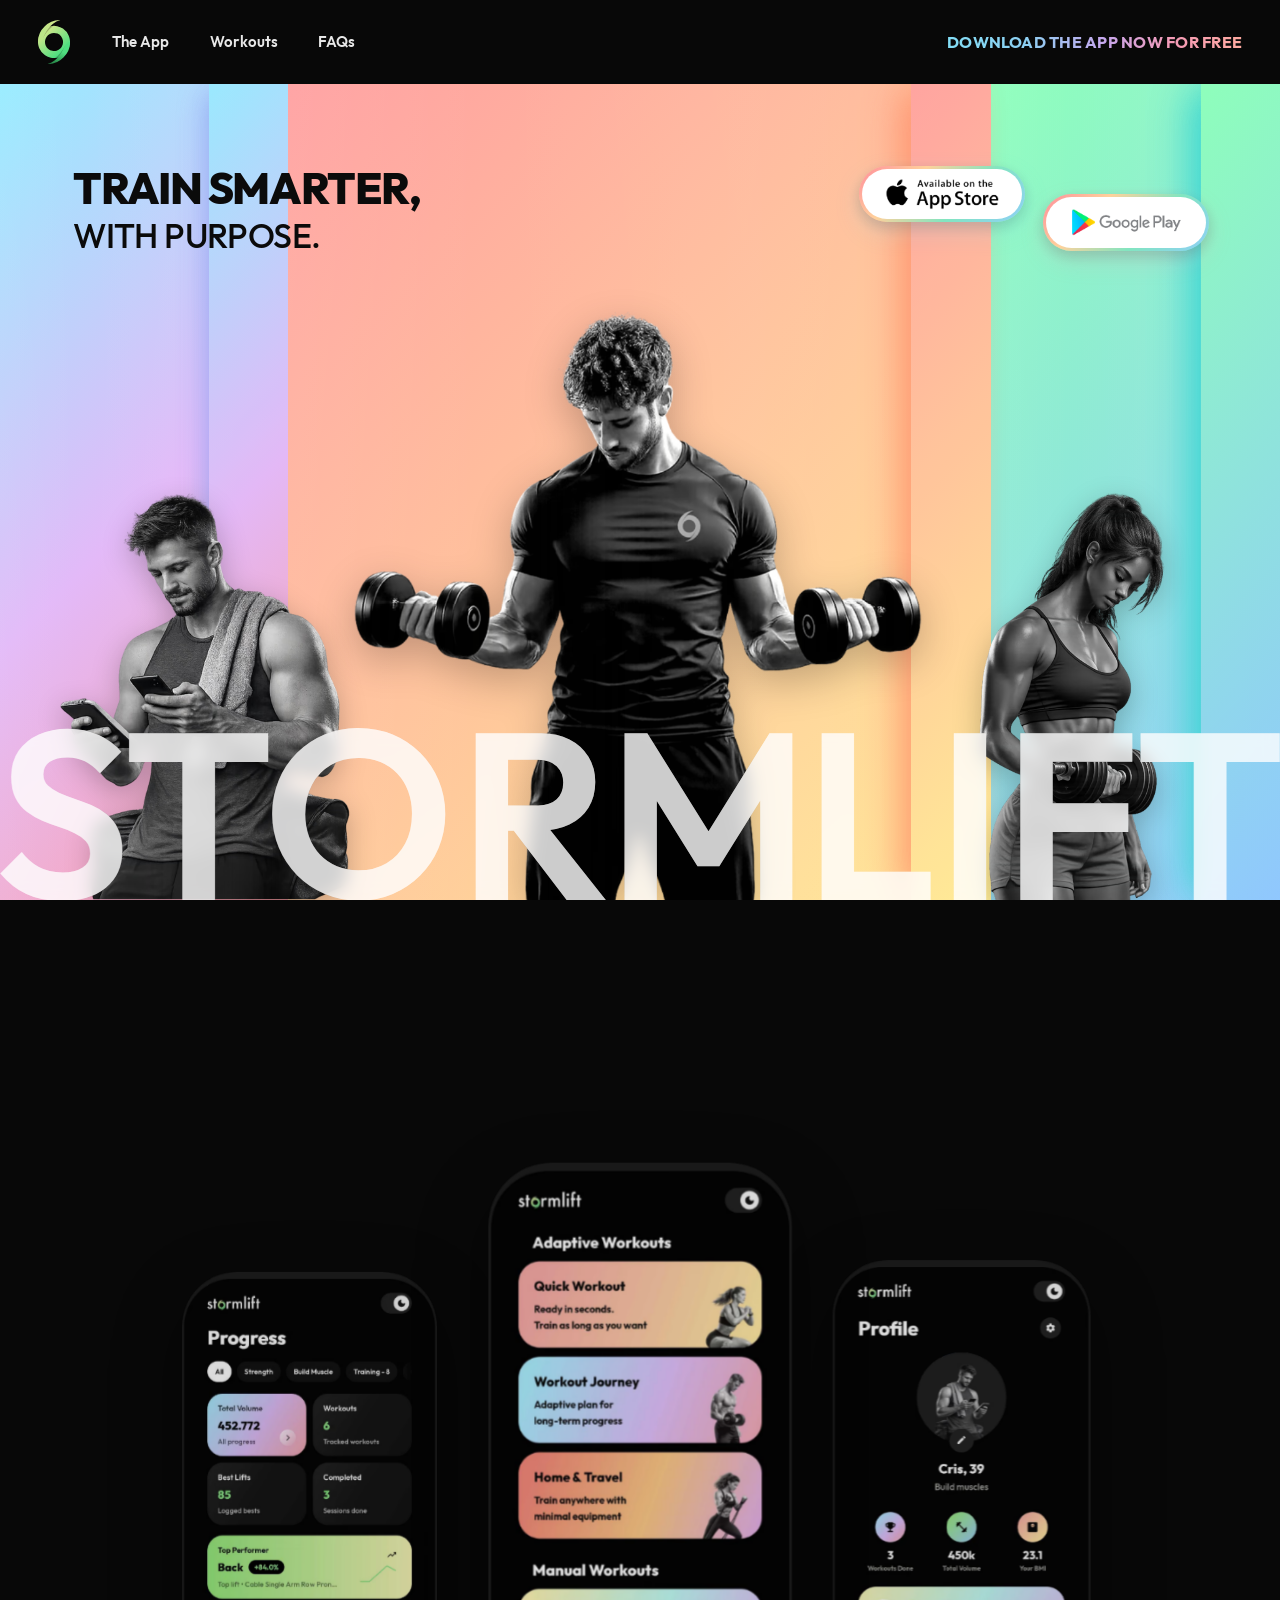
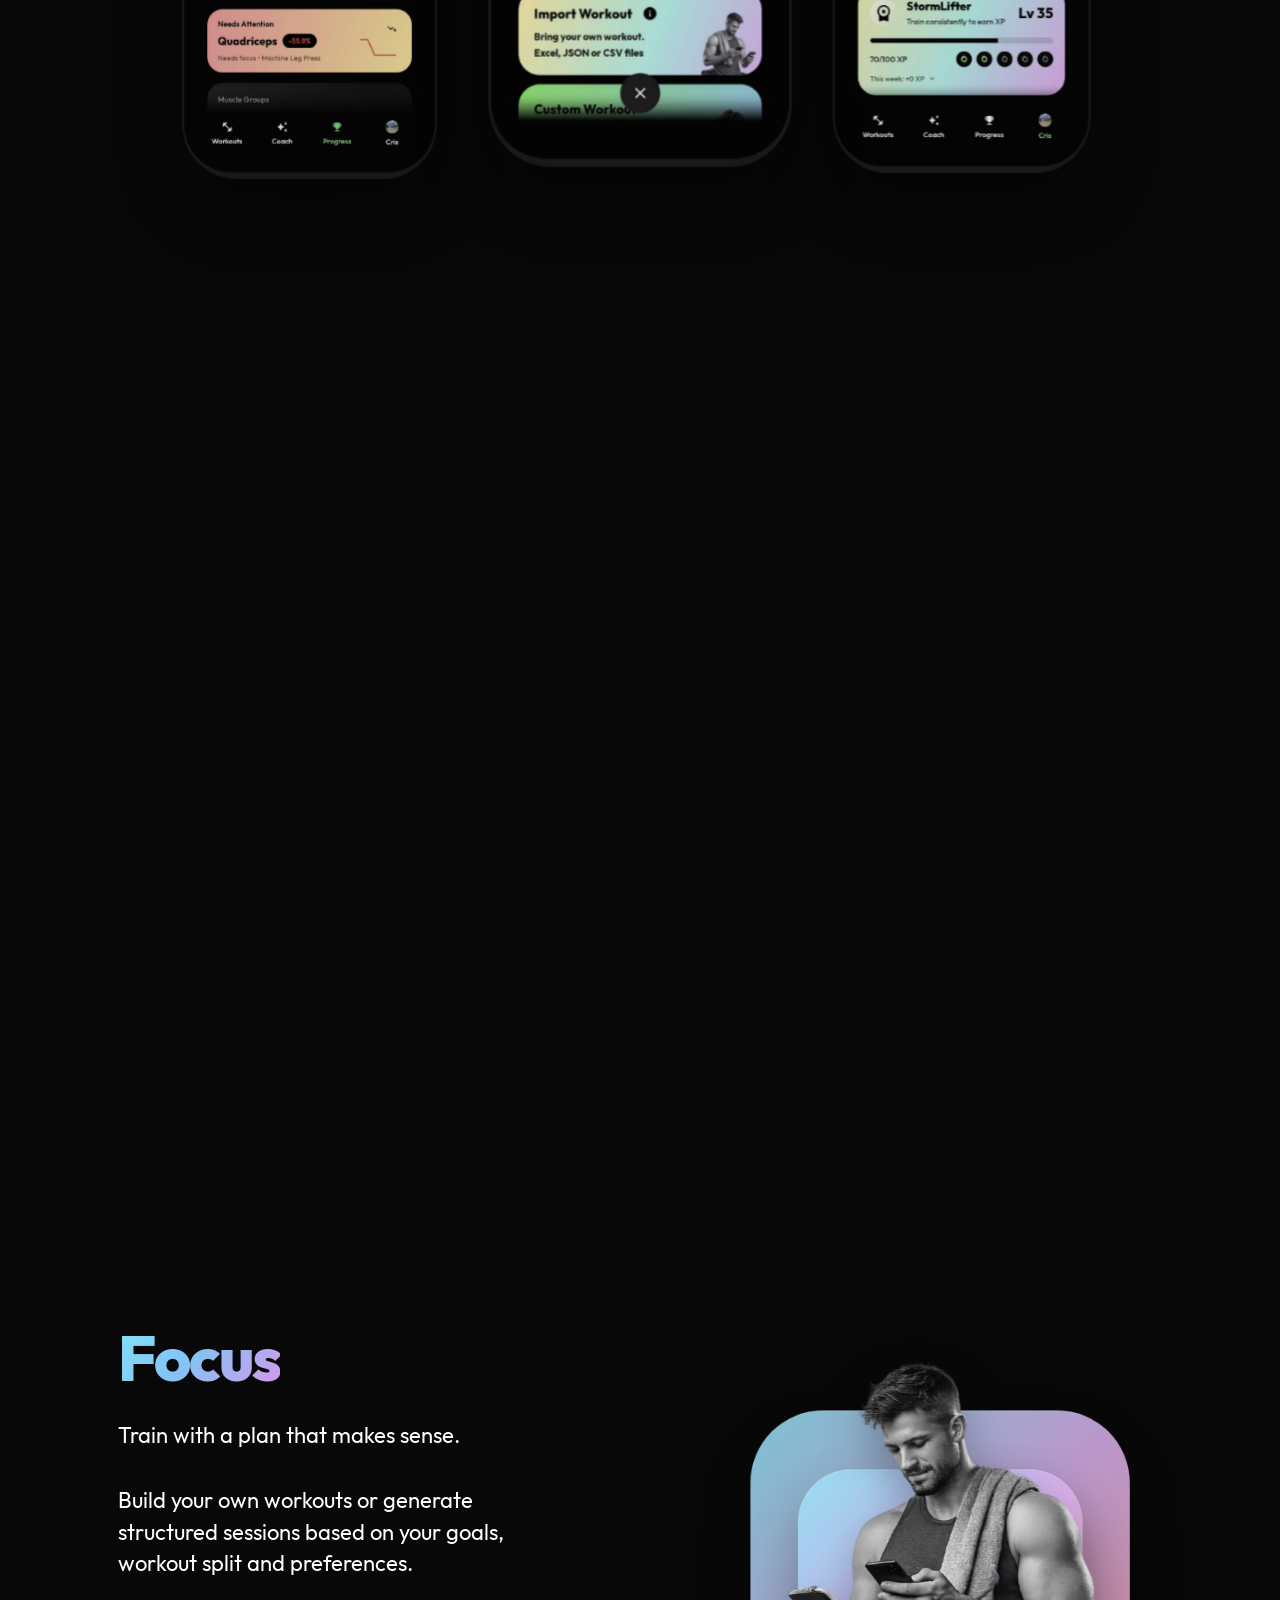
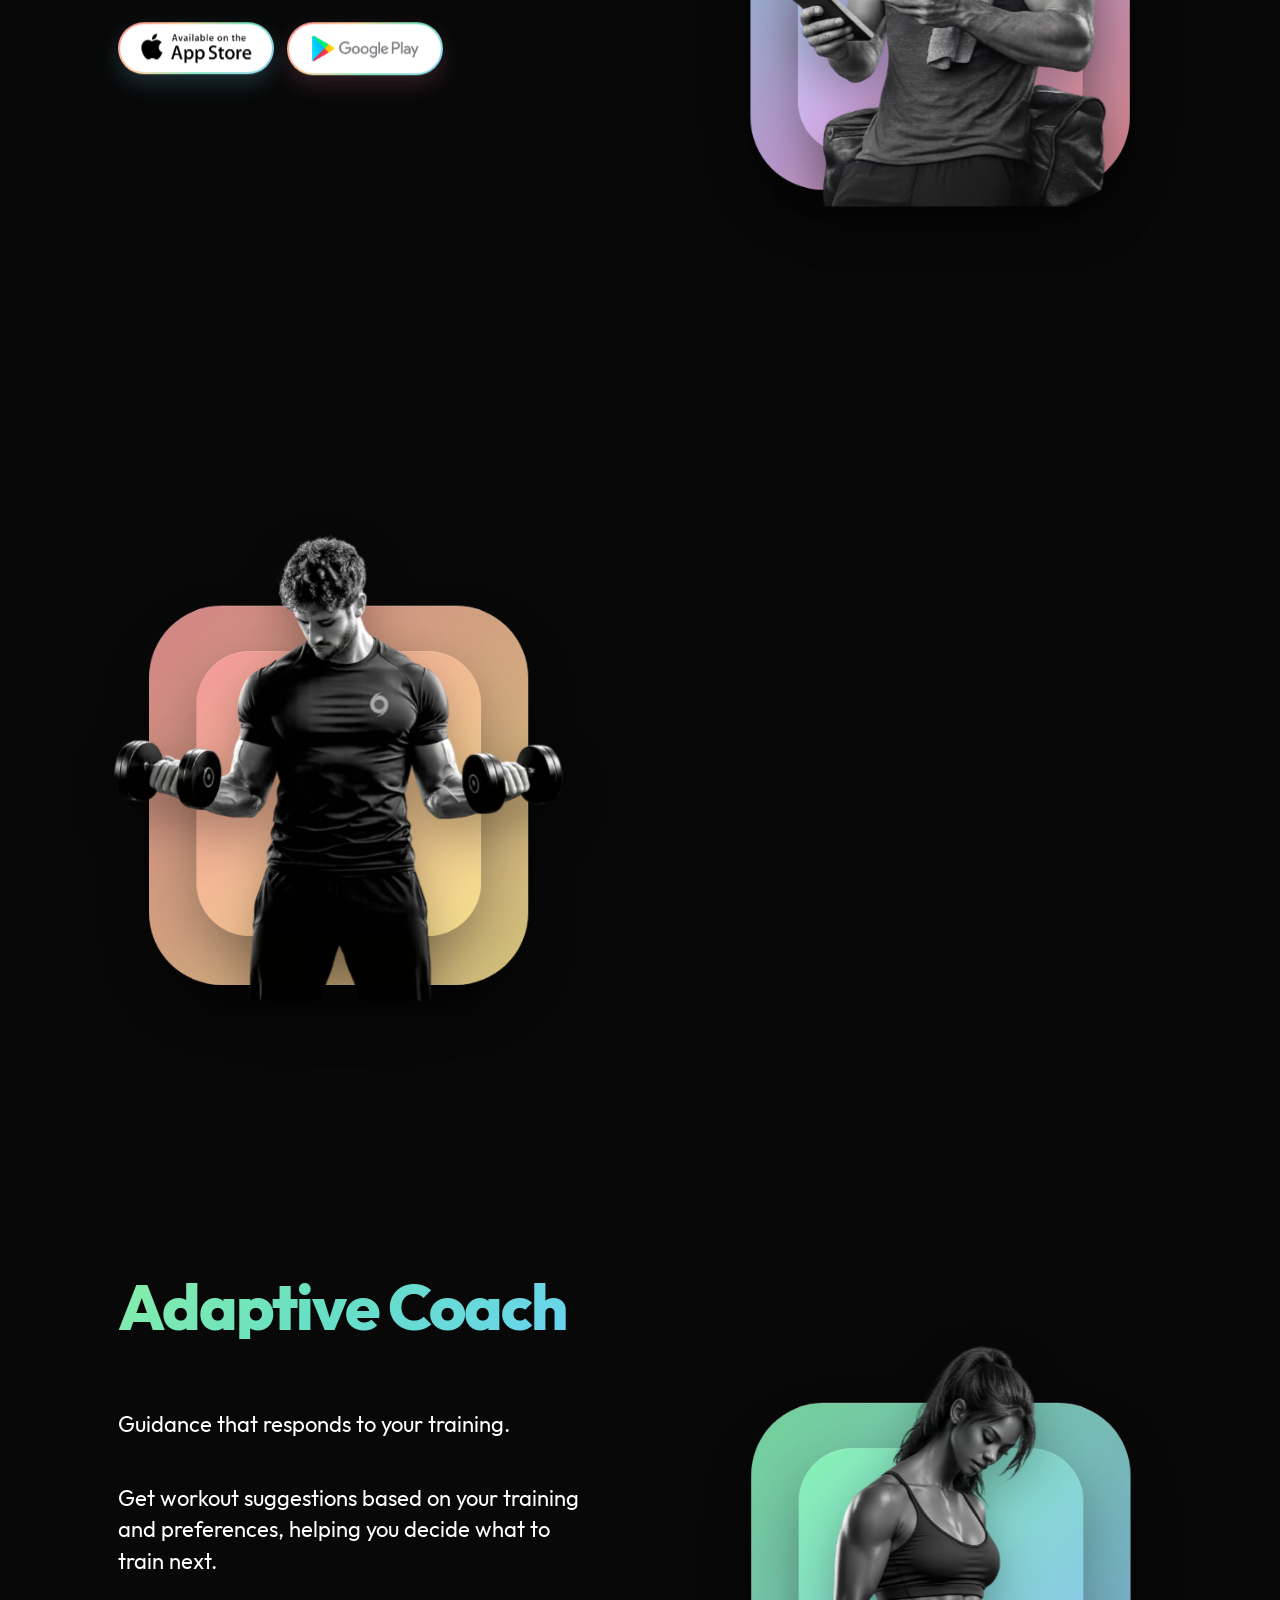
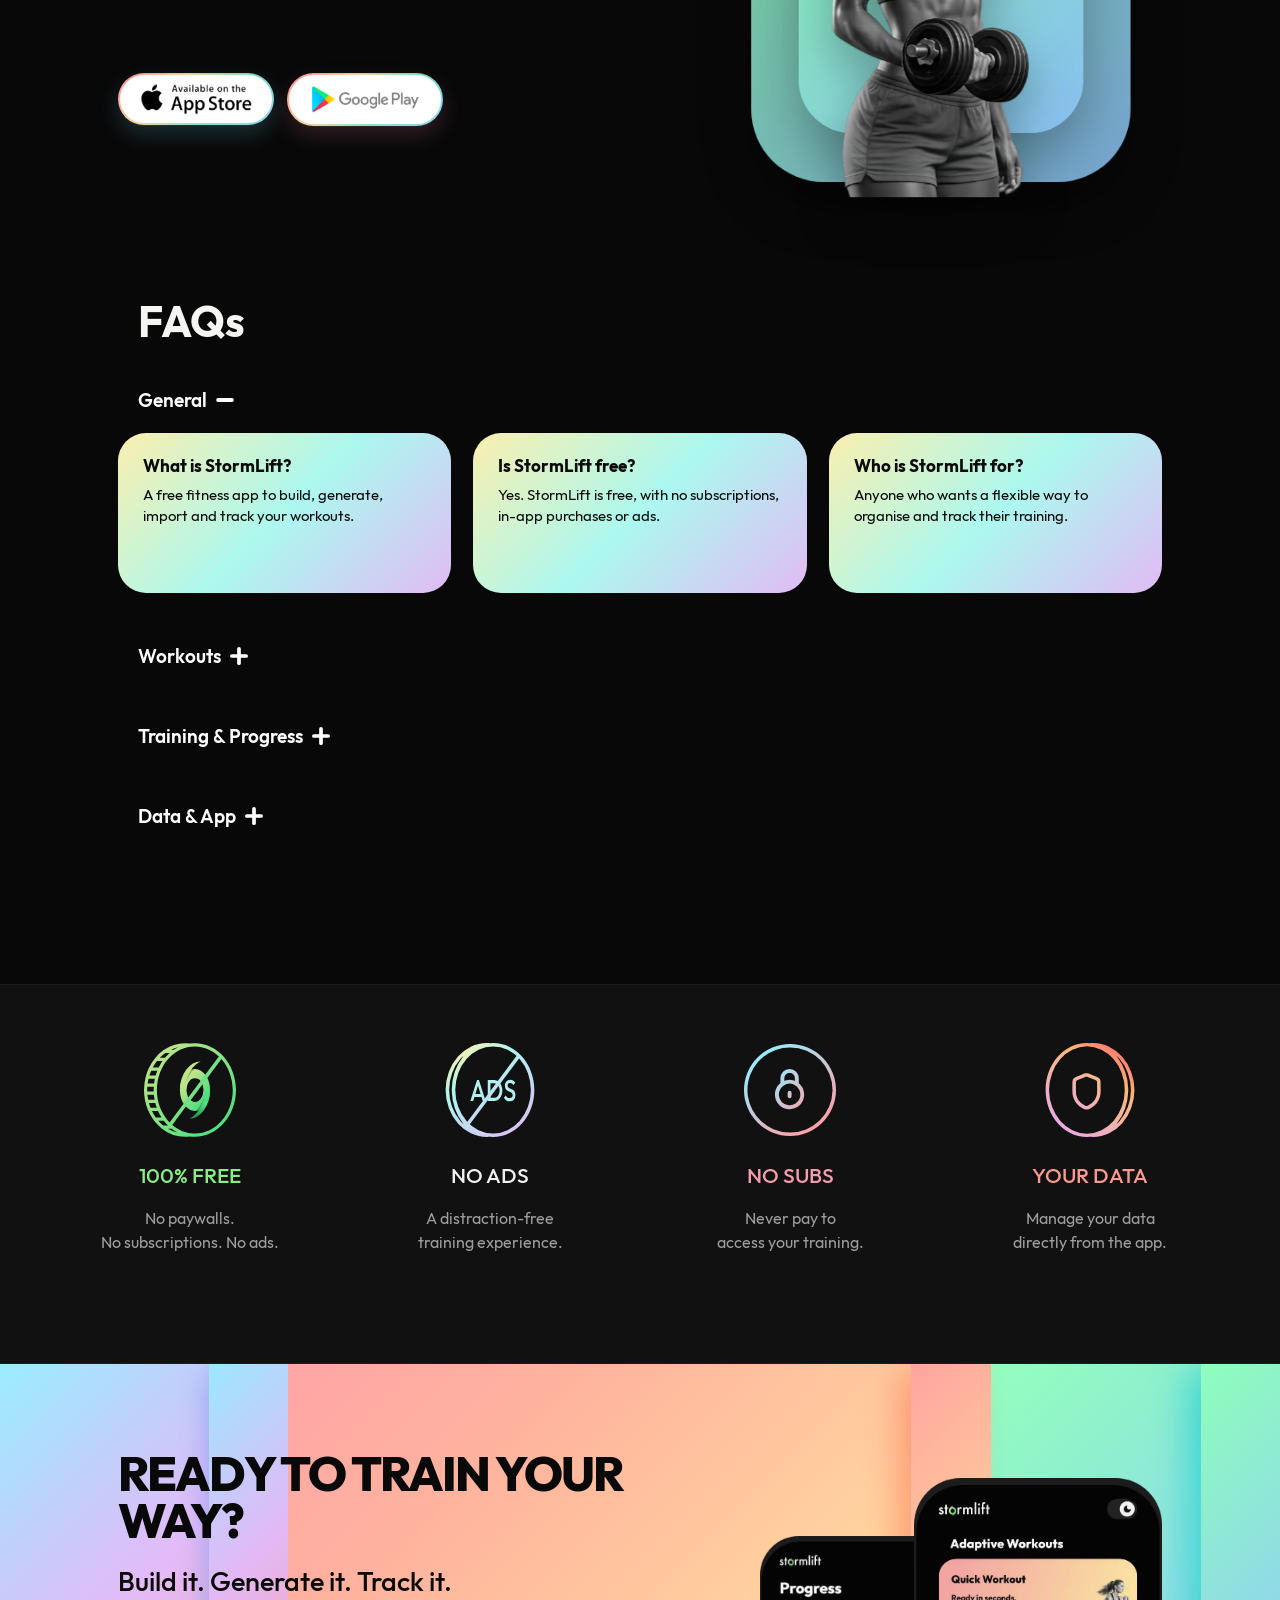
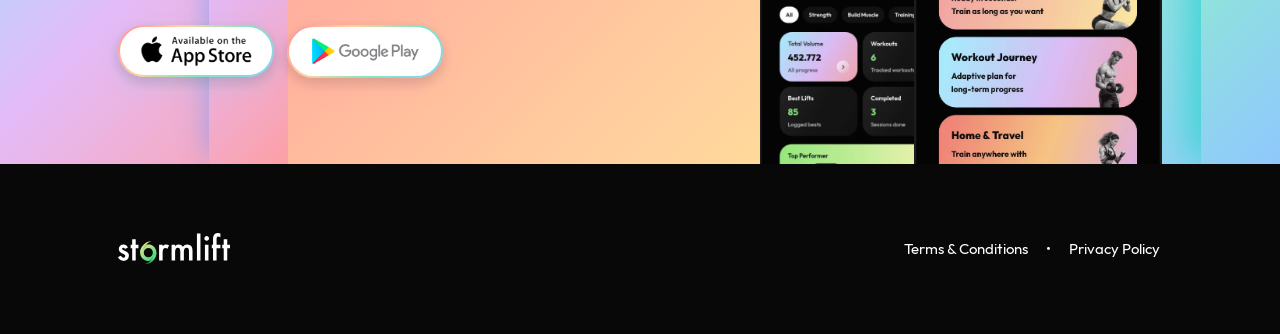
==== index.html @ 26814d28 "Website: refine download CTA layout" ====
<!doctype html>
<html lang="en">
  <head>
    <meta charset="utf-8">
    <meta name="viewport" content="width=device-width, initial-scale=1">
    <script>
      (() => {
        const route = {
          "#privacy": "privacy/",
          "#terms": "terms/",
          "#contact": "terms/#contact"
        }[window.location.hash.toLowerCase()];
        if (route) window.location.replace(route);
      })();
    </script>
    <title>StormLift — Build it. Generate it. Track it.</title>
    <meta name="description" content="StormLift is a free fitness app for building, generating, importing and tracking workouts—without ads or subscriptions.">
    <meta name="theme-color" content="#080808">
    <link rel="canonical" href="https://stormlift.app/">
    <meta property="og:type" content="website">
    <meta property="og:title" content="StormLift — Train smarter, with purpose.">
    <meta property="og:description" content="Build, generate, import and track your workouts with StormLift. Free, with no ads or subscriptions.">
    <meta property="og:url" content="https://stormlift.app/">
    <meta property="og:site_name" content="StormLift">
    <meta name="twitter:card" content="summary">
    <meta name="twitter:title" content="StormLift — Train smarter, with purpose.">
    <meta name="twitter:description" content="Build, generate, import and track your workouts with StormLift. Free, with no ads or subscriptions.">
    <link rel="icon" href="assets/header/logo.svg" type="image/svg+xml">
    <link rel="preload" href="assets/fonts/outfit-regular.woff2" as="font" type="font/woff2" crossorigin>
    <link rel="preload" href="assets/hero-slider/hero-man-dumbbells.avif" as="image" type="image/avif" fetchpriority="high" imagesrcset="assets/hero-slider/hero-man-dumbbells-480.avif 480w, assets/hero-slider/hero-man-dumbbells-640.avif 640w, assets/hero-slider/hero-man-dumbbells.avif 850w" imagesizes="(max-width: 900px) 88vw, 44vw">
    <link rel="stylesheet" href="styles.css?v=cta-layout-1">
    <script src="script.js?v=app-store-launch-1" defer></script>
  </head>
  <!-- Full restore: enable iOS/Hero/Feature/Final/Social flags, set footer layout to center, and disable the compact Header CTA. Hero swapping resumes automatically. -->
  <body class="home-page site-shell-page" data-ios-store-available="true" data-show-hero-store-buttons="true" data-show-feature-store-buttons="true" data-show-final-store-buttons="true" data-show-social-accounts="false" data-show-compact-header-play="false" data-footer-legal-layout="right">
    <a class="skip-link" href="#main-content">Skip to content</a>
    <header class="site-header">
      <a class="brand-mark" href="#top" aria-label="StormLift home"><img src="assets/header/logo.svg" width="48" height="65" alt=""></a>
      <nav class="site-nav" aria-label="Primary navigation">
        <a href="#app">The App</a><a href="#workouts">Workouts</a><a href="#faqs">FAQs</a>
      </nav>
      <div class="header-download-area">
        <div class="header-download" aria-hidden="true">Download the app now for free</div>
      </div>
    </header>

    <main id="main-content">
      <section class="hero-slider" id="top" aria-roledescription="carousel" aria-label="StormLift app highlights" data-slide="0">
        <div class="hero-stage">
          <div class="hero-copy" aria-live="off">
            <div class="hero-copy__item is-active" data-copy="0"><h1>Train smarter,<br><span>with purpose.</span></h1></div>
            <div class="hero-copy__item" data-copy="1" aria-hidden="true"><h2>Import a workout,<br><span>or generate new ones.</span></h2></div>
            <div class="hero-copy__item" data-copy="2" aria-hidden="true"><h2>No pay-walls,<br><span>just you training.</span></h2></div>
          </div>
          <div class="hero-gradient hero-gradient--strength" aria-hidden="true">
            <span class="hero-gradient__main"></span><span class="hero-gradient__strip"></span>
          </div>
          <div class="hero-gradient hero-gradient--coach" aria-hidden="true">
            <span class="hero-gradient__main"></span><span class="hero-gradient__strip"></span>
          </div>
          <div class="hero-gradient hero-gradient--focus" aria-hidden="true">
            <span class="hero-gradient__main"></span><span class="hero-gradient__strip"></span>
          </div>
          <span class="hero-wordmark hero-wordmark--blur" aria-hidden="true"></span>
          <button type="button" class="hero-person hero-person--strength" data-subject-slide="0" aria-label="Show dumbbell workout slide" aria-current="true" disabled tabindex="-1">
            <picture class="asset-picture"><source type="image/avif" srcset="assets/hero-slider/hero-man-dumbbells-480.avif 480w, assets/hero-slider/hero-man-dumbbells-640.avif 640w, assets/hero-slider/hero-man-dumbbells.avif 850w" sizes="(max-width: 900px) 88vw, 44vw"><img src="assets/hero-slider/hero-man-dumbbells.png" width="850" height="878" alt="" fetchpriority="high"></picture>
          </button>
          <button type="button" class="hero-person hero-person--coach" data-subject-slide="1" aria-label="Show woman slide">
            <picture class="asset-picture" data-deferred-hero><source type="image/avif" data-srcset="assets/hero-slider/hero-woman-420.avif 420w, assets/hero-slider/hero-woman-480.avif 480w, assets/hero-slider/hero-woman.avif 588w" data-sizes="(max-width: 900px) 88vw, 36vw"><img data-src="assets/hero-slider/hero-woman.png" width="588" height="882" alt="" decoding="async" fetchpriority="low"></picture>
          </button>
          <button type="button" class="hero-person hero-person--focus" data-subject-slide="2" aria-label="Show phone tracking slide">
            <picture class="asset-picture" data-deferred-hero><source type="image/avif" data-srcset="assets/hero-slider/hero-man-phones-480.avif 480w, assets/hero-slider/hero-man-phones.avif 638w" data-sizes="(max-width: 900px) 88vw, 36vw"><img data-src="assets/hero-slider/hero-man-phones.png" width="638" height="874" alt="" decoding="async" fetchpriority="low"></picture>
          </button>
          <script>
            if (window.matchMedia("(min-width: 901px)").matches) {
              document.currentScript.parentElement.querySelectorAll("[data-deferred-hero]").forEach((picture) => {
                const source = picture.querySelector("source[data-srcset]");
                const image = picture.querySelector("img[data-src]");
                if (source) {
                  source.srcset = source.dataset.srcset;
                  source.sizes = source.dataset.sizes;
                }
                if (image) image.src = image.dataset.src;
              });
            }
          </script>
          <div class="store-badges hero-store-badges" aria-label="Get StormLift">
            <a class="store-link" data-link="appStore" aria-label="Download StormLift on the App Store"><img data-src="assets/hero-slider/app-store-logo.png" width="151" height="43" alt="Download on the App Store"></a>
            <a class="store-link" data-link="playStore" aria-label="Get StormLift on Google Play"><img src="assets/hero-slider/play-store-logo.png" width="155" height="45" alt="Get it on Google Play"></a>
          </div>
          <img class="hero-wordmark hero-wordmark--front" src="assets/hero-slider/stormlift.svg" width="1920" height="259" alt="StormLift">
          <div class="hero-controls" role="group" aria-label="Choose hero slide">
            <button type="button" class="hero-control is-active" data-slide-control="0" aria-label="Show Train smarter" aria-pressed="true"></button>
            <button type="button" class="hero-control" data-slide-control="1" aria-label="Show Import or generate" aria-pressed="false"></button>
            <button type="button" class="hero-control" data-slide-control="2" aria-label="Show No pay-walls" aria-pressed="false"></button>
          </div>
        </div>
      </section>

      <section class="app-showcase section-shell" id="app" aria-labelledby="app-title">
        <h2 class="visually-hidden" id="app-title">The StormLift app</h2>
        <div class="phone-composition" data-scroll-motion>
          <div class="phone-unit phone-unit--left" data-phone="left">
            <picture class="asset-picture"><source type="image/avif" srcset="assets/app-phones/phone-left-240.avif 240w, assets/app-phones/phone-left.avif 373w" sizes="(max-width: 780px) 31vw, 23vw"><img class="phone phone--left" src="assets/app-phones/phone-left.png" width="373" height="742" alt="StormLift progress screen showing workout and body metrics" decoding="async"></picture>
            <span class="phone-pill phone-pill--warm phone-pill--left-top" data-enter-x="-9" data-enter-y="8" aria-hidden="true"><span class="phone-pill__surface"></span></span>
            <span class="phone-pill phone-pill--warm phone-pill--left-bottom" data-enter-x="9" data-enter-y="7" aria-hidden="true"><span class="phone-pill__surface"></span></span>
          </div>
          <div class="phone-unit phone-unit--center" data-phone="center">
            <picture class="asset-picture"><source type="image/avif" srcset="assets/app-phones/phone-center-280.avif 280w, assets/app-phones/phone-center.avif 434w" sizes="(max-width: 780px) 35vw, 27vw"><img class="phone phone--center" src="assets/app-phones/phone-center.png" width="434" height="864" alt="StormLift adaptive workouts screen" decoding="async"></picture>
            <span class="phone-pill phone-pill--focus phone-pill--center-top" data-enter-x="-8" data-enter-y="8" aria-hidden="true"><span class="phone-pill__surface"></span></span>
            <span class="phone-pill phone-pill--focus phone-pill--center-middle" data-enter-x="9" data-enter-y="7" aria-hidden="true"><span class="phone-pill__surface"></span></span>
            <span class="phone-pill phone-pill--focus phone-pill--center-bottom" data-enter-x="-8" data-enter-y="7" aria-hidden="true"><span class="phone-pill__surface"></span></span>
          </div>
          <div class="phone-unit phone-unit--right" data-phone="right">
            <picture class="asset-picture"><source type="image/avif" srcset="assets/app-phones/phone-right-240.avif 240w, assets/app-phones/phone-right.avif 373w" sizes="(max-width: 780px) 31vw, 23vw"><img class="phone phone--right" src="assets/app-phones/phone-right.png" width="373" height="742" alt="StormLift profile screen" decoding="async"></picture>
            <span class="phone-pill phone-pill--coach phone-pill--right-top" data-enter-x="9" data-enter-y="8" aria-hidden="true"><span class="phone-pill__surface"></span></span>
            <span class="phone-pill phone-pill--coach phone-pill--right-bottom" data-enter-x="-9" data-enter-y="7" aria-hidden="true"><span class="phone-pill__surface"></span></span>
          </div>
        </div>
      </section>

      <section class="workouts section-shell content-container" id="workouts" aria-labelledby="workouts-title" data-workouts-reveal>
        <div class="section-intro"><h2 class="gradient-heading gradient-heading--blue" id="workouts-title">Workouts</h2><p>Generate different workouts in seconds, import your own or create custom ones.</p></div>
        <div class="workout-grid">
          <article class="workout-card workout-card--quick"><div><h3>Quick Workout</h3><p>Train freely with flexible sessions that fit your day.</p></div><picture class="asset-picture"><source type="image/avif" srcset="assets/workouts/quick-workout.avif"><img src="assets/workouts/quick-workout.png" width="184" height="248" alt="" loading="lazy" decoding="async"></picture><span class="workout-glow workout-glow--top" aria-hidden="true"></span><span class="workout-glow workout-glow--bottom" aria-hidden="true"></span></article>
          <article class="workout-card workout-card--journey"><div><h3>Workout Journey</h3><p>Follow an adaptive plan built for steady long-term progress.</p></div><picture class="asset-picture"><source type="image/avif" srcset="assets/workouts/workout-journey.avif"><img src="assets/workouts/workout-journey.png" width="232" height="248" alt="" loading="lazy" decoding="async"></picture><span class="workout-glow workout-glow--top" aria-hidden="true"></span><span class="workout-glow workout-glow--bottom" aria-hidden="true"></span></article>
          <article class="workout-card workout-card--travel"><div><h3>Home &amp; Travel</h3><p>Train anywhere with simple workouts and minimal equipment needed.</p></div><picture class="asset-picture"><source type="image/avif" srcset="assets/workouts/home-and-travel.avif"><img src="assets/workouts/home-and-travel.png" width="190" height="284" alt="" loading="lazy" decoding="async"></picture><span class="workout-glow workout-glow--top" aria-hidden="true"></span><span class="workout-glow workout-glow--bottom" aria-hidden="true"></span></article>
          <article class="workout-card workout-card--import"><div><h3>Import Workout</h3><p>Bring your existing workout from Excel, JSON or CSV.</p></div><picture class="asset-picture"><source type="image/avif" srcset="assets/workouts/import-workout.avif"><img src="assets/workouts/import-workout.png" width="182" height="248" alt="" loading="lazy" decoding="async"></picture><span class="workout-glow workout-glow--top" aria-hidden="true"></span><span class="workout-glow workout-glow--bottom" aria-hidden="true"></span></article>
          <article class="workout-card workout-card--custom"><div><h3>Custom Workout</h3><p>Build your own workout with full control, step-by-step planning.</p></div><picture class="asset-picture"><source type="image/avif" srcset="assets/workouts/custom-workout.avif"><img src="assets/workouts/custom-workout.png" width="165" height="248" alt="" loading="lazy" decoding="async"></picture><span class="workout-glow workout-glow--top" aria-hidden="true"></span><span class="workout-glow workout-glow--bottom" aria-hidden="true"></span></article>
        </div>
      </section>

      <section class="features section-shell content-container" aria-label="StormLift features">
        <article class="feature feature--focus" id="focus" data-scroll-motion>
          <div class="feature-copy"><h2 class="gradient-heading gradient-heading--blue">Focus</h2><p>Train with a plan that makes sense.</p><p>Build your own workouts or generate structured sessions based on your goals, workout split and preferences.</p><div class="store-badges store-badges--small" aria-label="Get StormLift"><a class="store-link" data-link="appStore" aria-label="Download StormLift on the App Store"><img data-src="assets/hero-slider/app-store-logo.png" width="151" height="43" alt="Download on the App Store" loading="lazy"></a><a class="store-link" data-link="playStore" aria-label="Get StormLift on Google Play"><img src="assets/hero-slider/play-store-logo.png" width="155" height="45" alt="Get it on Google Play" loading="lazy"></a></div></div>
          <div class="feature-art feature-art--focus"><span class="feature-shape feature-shape--back" aria-hidden="true"></span><span class="feature-shape feature-shape--front" aria-hidden="true"></span><span class="feature-orb feature-orb--one" data-motion-side="right" aria-hidden="true"></span><span class="feature-orb feature-orb--two" data-motion-side="left" aria-hidden="true"></span><picture class="asset-picture"><source type="image/avif" srcset="assets/hero-slider/hero-man-phones-480.avif 480w, assets/hero-slider/hero-man-phones.avif 638w" sizes="(max-width: 780px) 68vw, 36vw"><img src="assets/hero-slider/hero-man-phones.png" width="638" height="874" alt="Athlete reviewing a workout on his phone" loading="lazy" decoding="async"></picture></div>
        </article>
        <article class="feature feature--track feature--reverse" id="track" data-scroll-motion>
          <div class="feature-copy"><h2 class="gradient-heading gradient-heading--warm">Track</h2><p>Every set. Every session. Your progress.</p><p>Track weights, reps and completed workouts while StormLift keeps your training history organised.</p><div class="store-badges store-badges--small" aria-label="Get StormLift"><a class="store-link" data-link="appStore" aria-label="Download StormLift on the App Store"><img data-src="assets/hero-slider/app-store-logo.png" width="151" height="43" alt="Download on the App Store" loading="lazy"></a><a class="store-link" data-link="playStore" aria-label="Get StormLift on Google Play"><img src="assets/hero-slider/play-store-logo.png" width="155" height="45" alt="Get it on Google Play" loading="lazy"></a></div></div>
          <div class="feature-art feature-art--track"><span class="feature-shape feature-shape--back" aria-hidden="true"></span><span class="feature-shape feature-shape--front" aria-hidden="true"></span><span class="feature-orb feature-orb--one" data-motion-side="left" aria-hidden="true"></span><span class="feature-orb feature-orb--two" data-motion-side="right" aria-hidden="true"></span><picture class="asset-picture"><source type="image/avif" srcset="assets/hero-slider/hero-man-dumbbells-480.avif 480w, assets/hero-slider/hero-man-dumbbells-640.avif 640w, assets/hero-slider/hero-man-dumbbells.avif 850w" sizes="(max-width: 780px) 68vw, 36vw"><img src="assets/hero-slider/hero-man-dumbbells.png" width="850" height="878" alt="Athlete tracking a dumbbell workout" loading="lazy" decoding="async"></picture></div>
        </article>
        <article class="feature feature--coach" id="adaptive-coach" data-scroll-motion>
          <div class="feature-copy"><h2 class="gradient-heading gradient-heading--green">Adaptive Coach</h2><p>Guidance that responds to your training.</p><p>Get workout suggestions based on your training and preferences, helping you decide what to train next.</p><div class="store-badges store-badges--small" aria-label="Get StormLift"><a class="store-link" data-link="appStore" aria-label="Download StormLift on the App Store"><img data-src="assets/hero-slider/app-store-logo.png" width="151" height="43" alt="Download on the App Store" loading="lazy"></a><a class="store-link" data-link="playStore" aria-label="Get StormLift on Google Play"><img src="assets/hero-slider/play-store-logo.png" width="155" height="45" alt="Get it on Google Play" loading="lazy"></a></div></div>
          <div class="feature-art feature-art--coach"><span class="feature-shape feature-shape--back" aria-hidden="true"></span><span class="feature-shape feature-shape--front" aria-hidden="true"></span><span class="feature-orb feature-orb--one" data-motion-side="left" aria-hidden="true"></span><span class="feature-orb feature-orb--two" data-motion-side="right" aria-hidden="true"></span><picture class="asset-picture"><source type="image/avif" srcset="assets/hero-slider/hero-woman-420.avif 420w, assets/hero-slider/hero-woman-480.avif 480w, assets/hero-slider/hero-woman.avif 588w" sizes="(max-width: 780px) 68vw, 36vw"><img src="assets/hero-slider/hero-woman.png" width="588" height="882" alt="Athlete following an adaptive dumbbell workout" loading="lazy" decoding="async"></picture></div>
        </article>
      </section>

      <section class="faq-section section-shell content-container" id="faqs" aria-labelledby="faq-title">
        <h2 id="faq-title" class="reveal">FAQs</h2>
        <div class="faq-accordion">
          <section class="faq-category reveal"><h3><button class="faq-toggle" type="button" aria-expanded="true" aria-controls="faq-general"><span>General</span><img src="assets/faqs/minus.svg" width="15" height="15" alt=""></button></h3><div class="faq-panel" id="faq-general"><div class="faq-grid"><article class="faq-card faq-card--warm"><h4>What is StormLift?</h4><p>A free fitness app to build, generate, import and track your workouts.</p></article><article class="faq-card faq-card--green"><h4>Is StormLift free?</h4><p>Yes. StormLift is free, with no subscriptions, in-app purchases or ads.</p></article><article class="faq-card faq-card--blue"><h4>Who is StormLift for?</h4><p>Anyone who wants a flexible way to organise and track their training.</p></article></div></div></section>
          <section class="faq-category reveal"><h3><button class="faq-toggle" type="button" aria-expanded="false" aria-controls="faq-workouts"><span>Workouts</span><img src="assets/faqs/plus.svg" width="15" height="15" alt=""></button></h3><div class="faq-panel" id="faq-workouts" hidden><div class="faq-grid"><article class="faq-card faq-card--pink"><h4>Can StormLift generate workouts?</h4><p>Yes. Generate workouts based on your training setup and preferences.</p></article><article class="faq-card faq-card--blue"><h4>Can I build my own workouts?</h4><p>Yes. Create workouts from scratch with full control over every detail.</p></article><article class="faq-card faq-card--pink"><h4>Can I import my current workouts?</h4><p>Yes. Import workout plans from Excel, CSV or JSON files.</p></article></div></div></section>
          <section class="faq-category reveal"><h3><button class="faq-toggle" type="button" aria-expanded="false" aria-controls="faq-progress"><span>Training &amp; Progress</span><img src="assets/faqs/plus.svg" width="15" height="15" alt=""></button></h3><div class="faq-panel" id="faq-progress" hidden><div class="faq-grid"><article class="faq-card faq-card--green"><h4>Can I track my workouts?</h4><p>Yes. Log sets, reps, weights and completed workouts.</p></article><article class="faq-card faq-card--green"><h4>Does StormLift save my progress?</h4><p>Yes. Your workout history is organised so you can track progress over time.</p></article><article class="faq-card faq-card--blue"><h4>Can I duplicate workouts?</h4><p>Yes. Clone workouts or training days to reuse your programming faster.</p></article></div></div></section>
          <section class="faq-category reveal"><h3><button class="faq-toggle" type="button" aria-expanded="false" aria-controls="faq-data"><span>Data &amp; App</span><img src="assets/faqs/plus.svg" width="15" height="15" alt=""></button></h3><div class="faq-panel" id="faq-data" hidden><div class="faq-grid"><article class="faq-card faq-card--warm"><h4>Can I train at home?</h4><p>Yes. Home &amp; Travel workouts are designed for limited space and equipment.</p></article><article class="faq-card faq-card--pink"><h4>Can I delete my data?</h4><p>Yes. You can delete all StormLift-managed data directly from the app.</p></article><article class="faq-card faq-card--pink"><h4>Is StormLift a medical app?</h4><p>No. StormLift is a fitness app and does not replace professional healthcare advice.</p></article></div></div></section>
        </div>
      </section>

      <section class="benefits" id="benefits" aria-label="StormLift benefits" data-benefits-reveal><div class="benefits-grid section-shell">
        <article class="benefit"><img src="assets/icons/100-free.svg" width="105" height="107" alt="" loading="lazy"><h2>100% Free</h2><p>No paywalls.<br>No subscriptions. No ads.</p></article>
        <article class="benefit"><img src="assets/icons/no-ads.svg" width="101" height="107" alt="" loading="lazy"><h2>No Ads</h2><p>A distraction-free<br>training experience.</p></article>
        <article class="benefit"><img src="assets/icons/no-subs.svg" width="107" height="107" alt="" loading="lazy"><h2>No Subs</h2><p>Never pay to<br>access your training.</p></article>
        <article class="benefit"><img src="assets/icons/your-data.svg" width="101" height="107" alt="" loading="lazy"><h2>Your Data</h2><p>Manage your data<br>directly from the app.</p></article>
      </div></section>

      <section class="final-cta" id="download" aria-labelledby="cta-title" data-cta-reveal>
        <div class="final-cta__backdrop" aria-hidden="true">
          <div class="final-cta-gradient final-cta-gradient--focus"><span class="final-cta-gradient__main"></span><span class="final-cta-gradient__strip"></span></div>
          <div class="final-cta-gradient final-cta-gradient--strength"><span class="final-cta-gradient__main"></span><span class="final-cta-gradient__strip"></span></div>
          <div class="final-cta-gradient final-cta-gradient--coach"><span class="final-cta-gradient__main"></span><span class="final-cta-gradient__strip"></span></div>
        </div>
        <div class="final-cta__content section-shell content-container"><div class="final-cta__copy"><h2 id="cta-title">Ready to train your way?</h2><p>Build it. Generate it. Track it.</p><div class="store-badges store-badges--small" aria-label="Get StormLift"><a class="store-link" data-link="appStore" aria-label="Download StormLift on the App Store"><img data-src="assets/hero-slider/app-store-logo.png" width="151" height="43" alt="Download on the App Store" loading="lazy"></a><a class="store-link" data-link="playStore" aria-label="Get StormLift on Google Play"><img src="assets/hero-slider/play-store-logo.png" width="155" height="45" alt="Get it on Google Play" loading="lazy"></a></div></div><div class="final-cta__phones" aria-hidden="true"><picture class="asset-picture"><source type="image/avif" srcset="assets/final-cta/phone-small-left.avif"><img class="final-phone final-phone--small" src="assets/final-cta/phone-small-left.png" width="257" height="315" alt="" loading="lazy" decoding="async"></picture><picture class="asset-picture"><source type="image/avif" srcset="assets/final-cta/phone-big-right.avif"><img class="final-phone final-phone--big" src="assets/final-cta/phone-big-right.png" width="318" height="389" alt="" loading="lazy" decoding="async"></picture></div></div>
      </section>
    </main>

    <footer class="site-footer" data-footer-reveal>
      <a class="footer-brand" href="#top" aria-label="StormLift home"><img src="assets/footer/logo-footer.svg" width="168" height="46" alt="StormLift" loading="lazy"></a>
      <nav class="footer-nav" aria-label="Legal navigation"><a href="terms/">Terms &amp; Conditions</a><span aria-hidden="true">•</span><a href="privacy/">Privacy Policy</a></nav>
      <div class="social-links" aria-label="StormLift social media"><a data-link="x" aria-label="StormLift on X"><img data-src="assets/footer/logo-x.svg" width="22" height="22" alt=""></a><a data-link="instagram" aria-label="StormLift on Instagram"><img data-src="assets/footer/logo-instagram.svg" width="26" height="26" alt=""></a></div>
    </footer>
  </body>
</html>
---- styles.css ----
@font-face { font-family: "Outfit"; src: url("assets/fonts/outfit-regular.woff2") format("woff2"), url("assets/fonts/outfit-regular.ttf") format("truetype"); font-weight: 400; font-style: normal; font-display: swap; }
@font-face { font-family: "Outfit"; src: url("assets/fonts/outfit-medium.woff2") format("woff2"), url("assets/fonts/outfit-medium.ttf") format("truetype"); font-weight: 500; font-style: normal; font-display: swap; }
@font-face { font-family: "Outfit"; src: url("assets/fonts/outfit-semibold.woff2") format("woff2"), url("assets/fonts/outfit-semibold.ttf") format("truetype"); font-weight: 600; font-style: normal; font-display: swap; }
@font-face { font-family: "Outfit"; src: url("assets/fonts/outfit-bold.woff2") format("woff2"), url("assets/fonts/outfit-bold.ttf") format("truetype"); font-weight: 700; font-style: normal; font-display: swap; }
@font-face { font-family: "Outfit"; src: url("assets/fonts/outfit-extrabold.woff2") format("woff2"), url("assets/fonts/outfit-extrabold.ttf") format("truetype"); font-weight: 800; font-style: normal; font-display: swap; }

:root {
  color-scheme: dark;
  --bg: #080808;
  --panel: #111111;
  --text: #f5f5f3;
  --muted: #a7a7a7;
  --line: rgba(255, 255, 255, 0.11);
  --gradient-red-yellow: linear-gradient(135deg, #FFA0A1 0%, #FFED96 100%);
  --gradient-cyan-lilac-pink: linear-gradient(135deg, #96ECFF 0%, #E3B9F8 50%, #FF9FA4 100%);
  --gradient-red-orange-pink: linear-gradient(135deg, #FF8172 0%, #FFBC76 50%, #E8AAE3 100%);
  --gradient-yellow-cyan-lilac: linear-gradient(135deg, #FAEFAF 0%, #ACF8EF 50%, #E1BBF5 100%);
  --gradient-green-cyan: linear-gradient(135deg, #8EFFBB 0%, #90C7FF 100%);
  --content-max-width: 1592px;
  --content-gutter: 40px;
  --warm: linear-gradient(135deg, #ff718d 0%, #ff9d85 43%, #f5dd7a 100%);
  --coach: linear-gradient(135deg, #87efa8 0%, #67dfc4 47%, #69d4ef 100%);
  --focus: linear-gradient(135deg, #82e2f8 0%, #83c4f5 45%, #d697eb 100%);
  --pink: linear-gradient(135deg, #ff9f8b 0%, #f58fc5 100%);
  --rainbow: linear-gradient(135deg, #ff8d9c 0%, #ffd19b 31%, #82e5c0 63%, #8fcff8 100%);
  --header-cta-gradient: linear-gradient(90deg, #82ddf5 0%, #8dcff2 27%, #c5a7ed 53%, #f39ab6 76%, #ffaaa0 100%);
  --ease-premium: cubic-bezier(0.22, 0.61, 0.36, 1);
  --header-height: 84px;
}

* { box-sizing: border-box; }
html { min-width: 320px; scroll-behavior: smooth; scroll-padding-top: calc(var(--header-height) + 18px); background: var(--bg); }
body { min-width: 320px; min-height: 100%; margin: 0; overflow-x: hidden; color: var(--text); background: var(--bg); font-family: "Outfit", ui-sans-serif, system-ui, sans-serif; line-height: 1.45; -webkit-font-smoothing: antialiased; }
img { display: block; max-width: 100%; }
.asset-picture { display: contents; }
a { color: inherit; text-decoration: none; }
button, a { -webkit-tap-highlight-color: transparent; }
button { font: inherit; }
:focus-visible { outline: 3px solid #8ee8dd; outline-offset: 5px; }
.skip-link { position: fixed; top: 12px; left: 12px; z-index: 100; padding: 10px 16px; transform: translateY(-150%); border-radius: 999px; color: #080808; background: #f5f5f3; font-weight: 700; transition: transform 180ms ease; }
.skip-link:focus { transform: translateY(0); }
.visually-hidden { position: absolute !important; width: 1px !important; height: 1px !important; padding: 0 !important; margin: -1px !important; overflow: hidden !important; clip: rect(0, 0, 0, 0) !important; white-space: nowrap !important; border: 0 !important; }
.section-shell { width: min(100% - 80px, 1550px); margin-inline: auto; }
.content-container { width: min(calc(100% - (var(--content-gutter) * 2)), var(--content-max-width)); margin-inline: auto; }

.site-header { position: relative; z-index: 20; display: grid; grid-template-columns: 1fr auto 1fr; align-items: center; height: var(--header-height); padding: 0 38px; background: #080808; }
.brand-mark { justify-self: start; width: 31px; transition: opacity 180ms ease; }
.brand-mark:hover { opacity: 0.82; }
.brand-mark img { width: 31px; height: auto; }
.site-nav { display: flex; align-items: center; gap: clamp(24px, 3vw, 54px); font-size: 0.86rem; font-weight: 500; }
.site-nav a { position: relative; padding: 12px 2px; color: #e8e8e8; }
.site-nav a::after { position: absolute; right: 0; bottom: 7px; left: 0; height: 1px; content: ""; transform: scaleX(0); transform-origin: center; background: #fff; transition: transform 180ms ease; }
.site-nav a:hover::after, .site-nav a:focus-visible::after { transform: scaleX(1); }
.header-download-area { justify-self: end; display: flex; align-items: center; gap: clamp(10px, .7292vw, 14px); }
.header-download { justify-self: end; color: #b8dff0; font-size: 0.65rem; font-weight: 600; letter-spacing: 0.05em; text-transform: uppercase; }

/* Temporary availability mode. The body data attributes are the only layout/visibility switches. */
.site-shell-page[data-ios-store-available="false"] [data-link="appStore"],
.home-page[data-show-hero-store-buttons="false"] .hero-store-badges,
.home-page[data-show-feature-store-buttons="false"] .features .store-badges,
.home-page[data-show-final-store-buttons="false"] .final-cta .store-badges,
.site-shell-page[data-show-social-accounts="false"] .social-links,
.site-shell-page[data-show-compact-header-play="false"] .header-play-cta { display: none !important; pointer-events: none; }

.home-page {
  --anchor-header-height: var(--header-height);
  --document-scroll-padding: calc(var(--header-height) + 18px);
  --anchor-visible-gap: 24px;
  --app-anchor-content-offset: clamp(150px, 12.8vw, 245px);
  --workouts-anchor-content-offset: 110px;
  --faq-anchor-content-offset: 180px;
}
.site-shell-page .site-header { position: sticky; top: 0; z-index: 90; }
.site-shell-page .brand-mark,
.site-shell-page .brand-mark img { flex: none; }
.site-shell-page .brand-mark img { height: auto; transform: none; image-rendering: auto; }
.site-shell-page .site-nav { font-size: .92rem; font-weight: 600; line-height: 1.15; }
.site-shell-page .header-download {
  color: transparent;
  background: var(--header-cta-gradient);
  background-clip: text;
  -webkit-background-clip: text;
  -webkit-text-fill-color: transparent;
  font-size: clamp(.8rem, 1.25vw, .95rem);
  font-weight: 700;
  line-height: 1;
  letter-spacing: .025em;
}
.home-page #app {
  scroll-margin-top: calc(var(--anchor-header-height) + var(--anchor-visible-gap) - var(--app-anchor-content-offset) - var(--document-scroll-padding));
}
.home-page #workouts {
  scroll-margin-top: calc(var(--anchor-header-height) + var(--anchor-visible-gap) - var(--workouts-anchor-content-offset) - var(--document-scroll-padding));
}
.home-page #faqs {
  scroll-margin-top: calc(var(--anchor-header-height) + var(--anchor-visible-gap) - var(--faq-anchor-content-offset) - var(--document-scroll-padding));
}

.hero-slider { position: relative; height: calc(100vh - var(--header-height)); height: max(620px, calc(100dvh - var(--header-height))); overflow: hidden; background: #080808; }
.hero-stage { position: relative; width: 100%; height: 100%; overflow: hidden; isolation: isolate;
  --copy-top: 102px; --store-top: 104px; --store-left: 69%;
}
.hero-slider[data-slide="0"] .hero-stage { background-image: var(--gradient-red-yellow); }
.hero-slider[data-slide="1"] .hero-stage { background-image: var(--gradient-green-cyan); }
.hero-slider[data-slide="2"] .hero-stage { background-image: var(--gradient-cyan-lilac-pink); }
.hero-gradient { position: absolute; inset-block: 0; z-index: 1; left: var(--gradient-left); width: var(--gradient-width); pointer-events: none; background: var(--subject-gradient); transition: left 1.28s cubic-bezier(.64,0,.22,1), width 1.28s cubic-bezier(.64,0,.22,1); will-change: left, width; --strip-width: clamp(58px, 6.25vw, 120px); }
.hero-gradient__main { position: absolute; inset: 0; background: var(--subject-gradient); background-size: 112% 100%; }
.hero-gradient__main::after { position: absolute; inset: 0; content: ""; background: linear-gradient(90deg, rgba(255,255,255,.08), transparent 28%, rgba(255,255,255,.055) 65%, transparent); opacity: .7; }
.hero-gradient__strip { position: absolute; inset-block: 0; right: 0; z-index: 3; width: var(--strip-width); background: var(--subject-strip-gradient); box-shadow: var(--strip-shadow, -14px 0 30px -10px var(--subject-shadow), -7px 0 22px -12px var(--subject-shadow)); opacity: var(--strip-opacity, .86); }
.hero-gradient--strength { --subject-gradient: var(--gradient-red-yellow); --subject-strip-gradient: var(--gradient-red-yellow); --subject-shadow: rgba(255,126,103,.58); --strip-shadow: -18px 0 38px -7px rgba(255,126,103,.78), -10px 0 28px -9px rgba(255,190,102,.52); }
.hero-gradient--coach { --subject-gradient: var(--gradient-green-cyan); --subject-strip-gradient: var(--gradient-green-cyan); --subject-shadow: rgba(52,210,218,.76); --strip-shadow: -18px 0 40px -7px rgba(52,210,218,.88), -10px 0 30px -9px rgba(65,224,175,.56); --strip-opacity: .94; }
.hero-gradient--focus { --subject-gradient: var(--gradient-cyan-lilac-pink); --subject-strip-gradient: var(--gradient-cyan-lilac-pink); --subject-shadow: rgba(132,157,239,.62); }
.hero-slider[data-slide="0"] .hero-gradient--focus,
.hero-slider[data-slide="1"] .hero-gradient--strength,
.hero-slider[data-slide="2"] .hero-gradient--coach { --gradient-left: 0%; --gradient-width: 22.6%; }
.hero-slider[data-slide="0"] .hero-gradient--strength,
.hero-slider[data-slide="1"] .hero-gradient--coach,
.hero-slider[data-slide="2"] .hero-gradient--focus { --gradient-left: 22.5%; --gradient-width: 54.9%; z-index: 2; }
.hero-slider[data-slide="0"] .hero-gradient--coach,
.hero-slider[data-slide="1"] .hero-gradient--focus,
.hero-slider[data-slide="2"] .hero-gradient--strength { --gradient-left: 77.3%; --gradient-width: 22.8%; }
.hero-person { appearance: none; position: absolute; bottom: 0; left: 0; z-index: 5; width: auto; max-width: none; padding: 0; border: 0; color: inherit; background: transparent; transform: translate3d(var(--person-x),0,0) scale(var(--person-scale)); transform-origin: left bottom; transition: transform 1.32s cubic-bezier(.64,0,.22,1) 70ms; will-change: transform; }
.hero-person img { width: 100%; max-width: none; height: auto; pointer-events: none; filter: drop-shadow(0 18px 30px rgba(0,0,0,.24)); transition: filter 180ms ease, transform 180ms ease; }
.hero-person--strength { width: min(850px, 58vw); }
.hero-person--coach { width: min(588px, 42vw); }
.hero-person--focus { width: min(638px, 45vw); }
.hero-slider[data-slide="0"] .hero-person--strength,
.hero-slider[data-slide="1"] .hero-person--coach,
.hero-slider[data-slide="2"] .hero-person--focus { z-index: 6; }
.hero-slider[data-slide="0"] .hero-person--strength { --person-x: 24vw; --person-scale: .9; }
.hero-slider[data-slide="0"] .hero-person--coach { --person-x: 73vw; --person-scale: .64; }
.hero-slider[data-slide="0"] .hero-person--focus { --person-x: 4.5vw; --person-scale: .64; }
.hero-slider[data-slide="1"] .hero-person--strength { --person-x: 2vw; --person-scale: .64; }
.hero-slider[data-slide="1"] .hero-person--coach { --person-x: 31vw; --person-scale: .9; }
.hero-slider[data-slide="1"] .hero-person--focus { --person-x: 70vw; --person-scale: .64; }
.hero-slider[data-slide="2"] .hero-person--strength { --person-x: 68vw; --person-scale: .64; }
.hero-slider[data-slide="2"] .hero-person--coach { --person-x: 2.5vw; --person-scale: .64; }
.hero-slider[data-slide="2"] .hero-person--focus { --person-x: 30vw; --person-scale: .9; }
.hero-person:not(:disabled) { cursor: pointer; }
.hero-person:not(:disabled):hover img { transform: translateY(-2px) scale(1.008); filter: drop-shadow(0 21px 34px rgba(0,0,0,.25)) brightness(1.035); }
.hero-person:focus-visible { outline: 0; }
.hero-person:focus-visible img { filter: drop-shadow(0 18px 30px rgba(0,0,0,.24)) drop-shadow(0 0 8px rgba(255,255,255,.9)); }
.hero-copy { position: absolute; top: var(--copy-top); left: clamp(42px, 5.8vw, 112px); z-index: 9; width: min(460px, 31vw); perspective: 900px; }
.hero-copy__item { position: absolute; inset: 0 auto auto 0; width: 100%; transform: translate3d(0,22px,-18px) rotateX(-30deg) scale(.985); transform-origin: 50% 0; opacity: 0; pointer-events: none; transition: opacity 520ms ease, transform 820ms var(--ease-premium); }
.hero-copy__item.is-leaving { transform: translate3d(0,-18px,-16px) rotateX(28deg) scale(.985); transform-origin: 50% 100%; }
.hero-copy__item.is-active { transform: translateY(0) rotateX(0); opacity: 1; pointer-events: auto; }
.hero-copy h1, .hero-copy h2 { margin: 0; color: #0b0b0b; font-size: clamp(2.3rem, 3.35vw, 4rem); font-weight: 800; letter-spacing: -0.035em; line-height: 0.98; text-transform: uppercase; }
.hero-copy h1 span, .hero-copy h2 span { font-size: 0.72em; font-weight: 500; letter-spacing: -0.02em; }
.store-badges { display: flex; align-items: center; gap: 22px; }
.hero-store-badges { position: absolute; top: var(--store-top); left: var(--store-left); z-index: 9; width: calc((var(--store-button-width) * 2) + var(--store-gap)); height: calc(var(--store-button-height) + var(--store-stagger)); --store-art-width: clamp(136px, 7.6563vw, 147px); --store-image-width: clamp(124px, 6.9792vw, 134px); --store-pad-x: clamp(22px, 1.6667vw, 32px); --store-pad-y: clamp(11px, .7292vw, 14px); --store-border: 3px; --store-gap: clamp(18px, 1.1458vw, 22px); --store-stagger: clamp(28px, 1.9792vw, 38px); --store-button-width: calc(var(--store-art-width) + (var(--store-pad-x) * 2) + (var(--store-border) * 2)); --store-button-height: calc((var(--store-art-width) * .2903) + (var(--store-pad-y) * 2) + (var(--store-border) * 2)); }
.store-link { display: block; overflow: hidden; border-radius: 999px; background: #fff; box-shadow: 0 7px 14px rgba(0,0,0,0.16); transition: transform 180ms ease, opacity 180ms ease; }
.store-link:hover { transform: translateY(-2px); }
.store-link[aria-disabled="true"], .social-links a[aria-disabled="true"] { cursor: default; }
.store-link[aria-disabled="true"]:hover { transform: none; }
.header-play-cta {
  --header-play-art-width: clamp(82px, 5vw, 96px);
  display: grid;
  place-items: center;
  overflow: visible;
  padding: clamp(5px, .3125vw, 6px) clamp(10px, .625vw, 12px);
  border: 2px solid transparent;
  background: linear-gradient(#fff, #fff) padding-box, var(--rainbow) border-box;
  box-shadow: 0 7px 18px rgba(115,211,238,.2), 0 4px 10px rgba(0,0,0,.18);
}
.header-play-cta:hover { transform: translateY(-1px); }
.header-play-cta img { width: var(--header-play-art-width); height: auto; filter: none; }
.hero-store-badges .store-link { position: absolute; top: 0; display: grid; place-items: center; width: var(--store-button-width); overflow: visible; padding: var(--store-pad-y) var(--store-pad-x); border: var(--store-border) solid transparent; background: linear-gradient(#fff,#fff) padding-box, var(--rainbow) border-box; box-shadow: 0 10px 25px rgba(115,211,238,.22), 0 5px 14px rgba(0,0,0,.16); transform: translateY(calc(var(--store-y) + var(--store-hover-y, 0px))); transition: transform 1.05s var(--ease-premium) 120ms, opacity 180ms ease; will-change: transform; }
.hero-store-badges .store-link:first-child { left: 0; }
.hero-store-badges .store-link:nth-child(2) { left: calc(var(--store-button-width) + var(--store-gap)); }
.hero-store-badges .store-link:nth-child(2) { box-shadow: 0 10px 25px rgba(244,145,176,.2), 0 5px 14px rgba(0,0,0,.16); }
.hero-store-badges .store-link:hover { --store-hover-y: -2px; }
.hero-store-badges .store-link[aria-disabled="true"]:hover { --store-hover-y: 0px; }
.hero-store-badges img { width: var(--store-image-width); height: auto; filter: none; }
.hero-store-badges:not(.is-swapped) .store-link:first-child,
.hero-store-badges.is-swapped .store-link:nth-child(2) { --store-y: 0px; }
.hero-store-badges:not(.is-swapped) .store-link:nth-child(2),
.hero-store-badges.is-swapped .store-link:first-child { --store-y: var(--store-stagger); }
.hero-wordmark { position: absolute; right: 0; bottom: -1px; left: 0; width: 100%; max-width: none; height: auto; pointer-events: none; }
.hero-wordmark--blur { z-index: 7; aspect-ratio: 1920 / 259; background: rgba(255,255,255,.58); -webkit-backdrop-filter: blur(8px) saturate(.92); backdrop-filter: blur(8px) saturate(.92); -webkit-mask: url("assets/hero-slider/stormlift.svg") center bottom / 100% 100% no-repeat; mask: url("assets/hero-slider/stormlift.svg") center bottom / 100% 100% no-repeat; }
.hero-wordmark--front { z-index: 8; opacity: .52; filter: none; }
.hero-controls { display: none !important; }
.hero-control { position: relative; width: 40px; height: 40px; padding: 0; border: 0; background: transparent; cursor: pointer; }
.hero-control::before { position: absolute; top: 50%; left: 50%; width: 10px; height: 10px; content: ""; transform: translate(-50%, -50%); border: 1px solid rgba(255,255,255,0.75); border-radius: 999px; background: transparent; transition: width 220ms ease, background 220ms ease; }
.hero-control.is-active::before { width: 28px; background: #fff; }

.app-showcase { min-height: clamp(900px, 64vw, 1230px); padding: clamp(150px, 12.8vw, 245px) 0 clamp(100px, 8.8vw, 170px); }
.phone-composition { position: relative; width: min(1120px, 100%); height: clamp(600px, 42.7vw, 820px); margin: 0 auto; }
.phone-unit { position: absolute; bottom: 0; z-index: 2; aspect-ratio: 373 / 742; opacity: var(--phone-opacity, .86); transform: translate3d(0, var(--phone-y, 44px), 0) scale(var(--phone-scale, .91)); transform-origin: 50% 100%; will-change: transform, opacity; }
.phone-unit--left { left: 6%; height: 77.9%; }
.phone-unit--center { left: 50%; z-index: 3; height: 95%; aspect-ratio: 434 / 864; transform: translate3d(-50%, var(--phone-y, 32px), 0) scale(var(--phone-scale, .93)); }
.phone-unit--right { right: 6%; height: 77.9%; }
.phone { position: relative; z-index: 2; width: 100%; height: 100%; max-height: none; object-fit: contain; filter: drop-shadow(0 28px 42px rgba(0,0,0,0.55)); }
.phone-pill { position: absolute; z-index: 4; height: clamp(18px, 5.2%, 38px); opacity: var(--pill-opacity, 0); transform: translate3d(var(--pill-x, 0), var(--pill-y, 8px), 0) scale(var(--pill-scale, .84)); transform-origin: center; will-change: transform, opacity; }
.phone-pill__surface { position: relative; display: block; width: 100%; height: 100%; border: 1px solid rgba(255,255,255,.18); border-radius: 999px; box-shadow: var(--pill-shadow), inset 0 1px 0 rgba(255,255,255,.28); }
.phone-pill__surface::before { position: absolute; inset: 0; content: ""; border-radius: inherit; background: var(--pill-gradient); opacity: .88; }
.phone-pill--warm { --pill-gradient: var(--gradient-red-yellow); --pill-shadow: 0 4px 14px 1px rgba(255,160,161,.46), 0 0 18px rgba(255,237,150,.24); }
.phone-pill--focus { --pill-gradient: var(--gradient-cyan-lilac-pink); --pill-shadow: 0 4px 14px 1px rgba(227,185,248,.42), 0 0 18px rgba(150,236,255,.26), 0 0 10px rgba(255,159,164,.2); }
.phone-pill--coach { --pill-gradient: var(--gradient-green-cyan); --pill-shadow: 0 4px 14px 1px rgba(142,255,187,.42), 0 0 18px rgba(144,199,255,.28); }
.phone-pill--left-top { top: 6.2%; left: -6%; width: clamp(42px, 20.3%, 76px); }
.phone-pill--left-bottom { top: 88.7%; left: 84%; width: clamp(42px, 20.3%, 76px); }
.phone-pill--center-top { top: 8.5%; left: -8.5%; width: clamp(42px, 15.5%, 68px); }
.phone-pill--center-middle { top: 47.4%; left: 89%; width: clamp(54px, 27%, 116px); }
.phone-pill--center-bottom { top: 90.3%; left: -3.5%; width: clamp(50px, 23%, 98px); }
.phone-pill--right-top { top: 17%; left: 86.5%; width: clamp(42px, 20.3%, 76px); }
.phone-pill--right-bottom { top: 89%; left: -6%; width: clamp(50px, 25.5%, 94px); }
.phone-pill--left-top .phone-pill__surface { animation: phone-pill-drift-a 8.8s ease-in-out infinite -2.1s; }
.phone-pill--left-bottom .phone-pill__surface { animation: phone-pill-drift-b 11.2s ease-in-out infinite -5.4s; }
.phone-pill--center-top .phone-pill__surface { animation: phone-pill-drift-c 9.6s ease-in-out infinite -4s; }
.phone-pill--center-middle .phone-pill__surface { animation: phone-pill-drift-a 12.6s ease-in-out infinite -7.2s; }
.phone-pill--center-bottom .phone-pill__surface { animation: phone-pill-drift-b 10.4s ease-in-out infinite -1.8s; }
.phone-pill--right-top .phone-pill__surface { animation: phone-pill-drift-c 11.8s ease-in-out infinite -6.3s; }
.phone-pill--right-bottom .phone-pill__surface { animation: phone-pill-drift-a 9.2s ease-in-out infinite -3.7s; }
@keyframes phone-pill-drift-a { 0%,100% { translate: 0 0; } 50% { translate: 6px -4px; } }
@keyframes phone-pill-drift-b { 0%,100% { translate: 0 0; } 50% { translate: -5px 5px; } }
@keyframes phone-pill-drift-c { 0%,100% { translate: 0 0; } 50% { translate: 3px 6px; } }

.workouts { min-height: clamp(850px, 58vw, 1120px); padding: 110px 0 clamp(190px, 15vw, 290px); }
.section-intro { text-align: center; }
.section-intro p { margin: 18px 0 0; color: var(--muted); font-size: clamp(1rem, 1.25vw, 1.2rem); }
.workouts .section-intro p { color: #FFFFFF; font-size: clamp(1.05rem, 1.35vw, 1.3rem); }
.gradient-heading { width: fit-content; margin: 0; color: transparent; background-clip: text; -webkit-background-clip: text; font-size: clamp(3rem, 4vw, 4.5rem); font-weight: 800; letter-spacing: -0.03em; line-height: 1.02; }
.section-intro .gradient-heading { margin-inline: auto; }
.gradient-heading--blue { background-image: var(--focus); }
.gradient-heading--warm { background-image: var(--warm); }
.gradient-heading--green { background-image: var(--coach); }
.workout-grid { display: grid; grid-template-columns: repeat(6, minmax(0, 1fr)); gap: 44px 30px; margin-top: 95px; }
.workout-card { --card-delay: 0ms; position: relative; grid-column: span 2; height: clamp(185px, 11.5vw, 220px); padding: 35px 28px; overflow: visible; border-radius: 36px; color: #0a0a0a; background: var(--workout-gradient); box-shadow: 0 20px 34px rgba(0,0,0,0.26); isolation: isolate; }
.workout-card:nth-child(4) { grid-column: 2 / span 2; }
.workout-card:nth-child(5) { grid-column: 4 / span 2; }
.workout-card--quick { --workout-gradient: var(--gradient-red-yellow); --workout-pill-gradient: linear-gradient(135deg, rgba(255,160,161,.9) 0%, rgba(255,237,150,.9) 100%); --workout-pill-shadow: 0 7px 22px rgba(255,160,161,.58), 0 0 19px rgba(255,237,150,.38); --top-pill-left: 13%; --bottom-pill-right: 9%; }
.workout-card--journey { --workout-gradient: var(--gradient-cyan-lilac-pink); --workout-pill-gradient: linear-gradient(135deg, rgba(150,236,255,.9) 0%, rgba(227,185,248,.9) 50%, rgba(255,159,164,.9) 100%); --workout-pill-shadow: 0 7px 22px rgba(227,185,248,.56), 0 0 19px rgba(150,236,255,.42), 0 0 13px rgba(255,159,164,.28); --top-pill-left: 12%; --bottom-pill-right: 11%; }
.workout-card--travel { --workout-gradient: var(--gradient-red-orange-pink); --workout-pill-gradient: linear-gradient(135deg, rgba(255,129,114,.9) 0%, rgba(255,188,118,.9) 50%, rgba(232,170,227,.9) 100%); --workout-pill-shadow: 0 7px 22px rgba(255,129,114,.56), 0 0 19px rgba(255,188,118,.4), 0 0 13px rgba(232,170,227,.28); --top-pill-left: 14%; --bottom-pill-right: 9%; }
.workout-card--import { --workout-gradient: var(--gradient-yellow-cyan-lilac); --workout-pill-gradient: linear-gradient(135deg, rgba(250,239,175,.9) 0%, rgba(172,248,239,.9) 50%, rgba(225,187,245,.9) 100%); --workout-pill-shadow: 0 7px 22px rgba(250,239,175,.48), 0 0 19px rgba(172,248,239,.4), 0 0 13px rgba(225,187,245,.3); --top-pill-left: 13%; --bottom-pill-right: 9%; }
.workout-card--custom { --workout-gradient: var(--gradient-green-cyan); --workout-pill-gradient: linear-gradient(135deg, rgba(142,255,187,.9) 0%, rgba(144,199,255,.9) 100%); --workout-pill-shadow: 0 7px 22px rgba(142,255,187,.54), 0 0 19px rgba(144,199,255,.42); --top-pill-left: 12%; --bottom-pill-right: 10%; }
.workout-card > div { position: relative; z-index: 2; max-width: 52%; padding-top: 4px; }
.workout-card--quick > div { max-width: 50%; }
.workout-card--journey > div { max-width: 56%; }
.workout-card--travel > div { max-width: 58%; }
.workout-card--import > div { max-width: 58%; }
.workout-card--custom > div { max-width: 62%; }
.workout-card h3 { position: relative; z-index: 2; margin: 0 0 10px; font-size: clamp(1.25rem, 1.5vw, 1.65rem); line-height: 1; }
.workout-card p { position: relative; z-index: 2; margin: 0; font-size: clamp(1.0625rem, 1.7vw, 1.25rem); line-height: 1.32; }
.workout-card img { position: absolute; right: 12px; bottom: 0; z-index: 1; width: auto; height: clamp(210px, 12.9vw, 248px); object-fit: contain; object-position: bottom right; }
.workout-card--quick img { right: 20px; }
.workout-card--journey img { right: 20px; height: clamp(224px, 13.75vw, 264px); }
.workout-card--travel img { right: 16px; height: clamp(236px, 15.42vw, 296px); }
.workout-card--import img { right: 16px; height: clamp(216px, 13.33vw, 256px); }
.workout-card--custom img { right: 22px; height: clamp(220px, 13.33vw, 256px); }
.workout-glow { position: absolute; z-index: 3; display: block; border-radius: 999px; }
.workout-glow::before { position: absolute; inset: 0; content: ""; border-radius: inherit; background: var(--workout-pill-gradient, var(--workout-gradient)); box-shadow: var(--workout-pill-shadow); animation: var(--pill-drift-name, workout-pill-drift-a) var(--pill-drift-duration, 12s) ease-in-out var(--pill-drift-delay, 700ms) infinite; animation-play-state: paused; }
.workout-glow--top { top: -14px; left: var(--top-pill-left); width: clamp(72px, 5vw, 96px); height: clamp(28px, 1.7708vw, 34px); }
.workout-glow--bottom { right: var(--bottom-pill-right); bottom: -15px; width: clamp(84px, 6.0417vw, 116px); height: clamp(30px, 1.875vw, 36px); }
.workouts.is-composed .workout-glow::before { animation-play-state: running; }
.workout-card:nth-child(1) .workout-glow--top { --pill-drift-name: workout-pill-drift-a; --pill-drift-duration: 10.8s; --pill-drift-delay: calc(var(--card-delay) + 640ms); }
.workout-card:nth-child(1) .workout-glow--bottom { --pill-drift-name: workout-pill-drift-b; --pill-drift-duration: 13.2s; --pill-drift-delay: calc(var(--card-delay) + 780ms); }
.workout-card:nth-child(2) .workout-glow--top { --pill-drift-name: workout-pill-drift-c; --pill-drift-duration: 11.6s; --pill-drift-delay: calc(var(--card-delay) + 720ms); }
.workout-card:nth-child(2) .workout-glow--bottom { --pill-drift-name: workout-pill-drift-d; --pill-drift-duration: 14.1s; --pill-drift-delay: calc(var(--card-delay) + 860ms); }
.workout-card:nth-child(3) .workout-glow--top { --pill-drift-name: workout-pill-drift-b; --pill-drift-duration: 12.7s; --pill-drift-delay: calc(var(--card-delay) + 670ms); }
.workout-card:nth-child(3) .workout-glow--bottom { --pill-drift-name: workout-pill-drift-e; --pill-drift-duration: 15.2s; --pill-drift-delay: calc(var(--card-delay) + 830ms); }
.workout-card:nth-child(4) .workout-glow--top { --pill-drift-name: workout-pill-drift-d; --pill-drift-duration: 13.6s; --pill-drift-delay: calc(var(--card-delay) + 700ms); }
.workout-card:nth-child(4) .workout-glow--bottom { --pill-drift-name: workout-pill-drift-a; --pill-drift-duration: 11.9s; --pill-drift-delay: calc(var(--card-delay) + 810ms); }
.workout-card:nth-child(5) .workout-glow--top { --pill-drift-name: workout-pill-drift-e; --pill-drift-duration: 14.7s; --pill-drift-delay: calc(var(--card-delay) + 690ms); }
.workout-card:nth-child(5) .workout-glow--bottom { --pill-drift-name: workout-pill-drift-c; --pill-drift-duration: 12.3s; --pill-drift-delay: calc(var(--card-delay) + 840ms); }
@keyframes workout-pill-drift-a { 0%,100% { translate: 0 0; scale: 1; } 50% { translate: 3px -2px; scale: 1.012; } }
@keyframes workout-pill-drift-b { 0%,100% { translate: 0 0; scale: 1; } 50% { translate: -3px 2px; scale: .992; } }
@keyframes workout-pill-drift-c { 0%,100% { translate: 0 0; scale: 1; } 50% { translate: 2px 3px; scale: 1.008; } }
@keyframes workout-pill-drift-d { 0%,100% { translate: 0 0; scale: 1; } 50% { translate: -2px -3px; scale: .988; } }
@keyframes workout-pill-drift-e { 0%,100% { translate: 0 0; scale: 1; } 50% { translate: 4px 2px; scale: 1.01; } }

.features { padding-bottom: 230px; }
.feature { display: grid; grid-template-columns: minmax(0, .88fr) minmax(480px, 1.12fr); align-items: center; min-height: clamp(720px, 48vw, 920px); gap: 9vw; }
.feature + .feature { margin-top: 85px; }
.feature--reverse .feature-copy { grid-column: 2; grid-row: 1; }
.feature--reverse .feature-art { grid-column: 1; grid-row: 1; }
.feature-copy { max-width: 540px; padding-left: clamp(0px, 3vw, 48px); opacity: var(--motion-opacity, 1); transform: translateY(var(--copy-y, 0)); will-change: transform, opacity; }
.feature-copy > p { margin: 30px 0 0; color: #FFFFFF; font-size: clamp(1.125rem, 1.35vw, 1.375rem); line-height: 1.42; }
.feature-copy > p + p { max-width: 470px; margin-top: 34px; }
.store-badges--small {
  --feature-store-image-width: clamp(112px, 7.1875vw, 138px);
  --feature-store-pad-x: clamp(18px, 1.5625vw, 30px);
  --feature-store-pad-y: clamp(8px, .5208vw, 10px);
  --feature-store-border: 2px;
  gap: clamp(12px, 1.0417vw, 20px);
  margin-top: 54px;
  opacity: var(--cta-opacity, 1);
  transform: translateY(var(--cta-y, 0));
  will-change: transform, opacity;
}
.store-badges--small .store-link {
  display: grid;
  place-items: center;
  overflow: visible;
  padding: var(--feature-store-pad-y) var(--feature-store-pad-x);
  border: var(--feature-store-border) solid transparent;
  background: linear-gradient(#fff, #fff) padding-box, var(--rainbow) border-box;
  box-shadow: 0 9px 22px rgba(115,211,238,.2), 0 5px 13px rgba(0,0,0,.16);
}
.store-badges--small .store-link:nth-child(2) { box-shadow: 0 9px 22px rgba(244,145,176,.18), 0 5px 13px rgba(0,0,0,.16); }
.store-badges--small .store-link[aria-disabled="true"]:hover { transform: none; }
.store-badges--small img { width: var(--feature-store-image-width); height: auto; filter: none; }
.feature-art {
  --composition-x: 50%;
  --outer-size: min(93%, 670px);
  --inner-size: min(72%, 520px);
  --outer-bottom: 0%;
  --inner-bottom: 10%;
  --person-x: 0px;
  --feature-gradient: var(--gradient-cyan-lilac-pink);
  --feature-glow: rgba(150,236,255,.28);
  position: relative;
  width: 100%;
  height: clamp(500px, 34vw, 650px);
  overflow: visible;
  transform: translateY(var(--shape-y, 0)) scale(var(--motion-scale, 1));
  transform-origin: center;
  will-change: transform;
}
.feature-shape {
  position: absolute;
  left: var(--composition-x);
  aspect-ratio: 1;
  background: var(--feature-gradient);
  box-shadow: inset 0 1px 0 rgba(255,255,255,.28), 0 30px 65px rgba(0,0,0,.4);
  transform-origin: center bottom;
  will-change: transform;
}
.feature-shape--back {
  bottom: var(--outer-bottom);
  width: var(--outer-size);
  border-radius: 105px;
  opacity: .82;
  transform: translate3d(-50%, 0, 0) scale(var(--outer-shape-scale, 1));
}
.feature-shape--front {
  bottom: var(--inner-bottom);
  width: var(--inner-size);
  border-radius: 78px;
  opacity: .74;
  transform: translate3d(-50%, var(--inner-y, 0), 0) scale(var(--inner-shape-scale, 1));
}
.feature-art--focus { --person-rest-y: 2px; --feature-gradient: var(--gradient-cyan-lilac-pink); --feature-glow: rgba(227,185,248,.34); }
.feature-art--track { --feature-gradient: var(--gradient-red-yellow); --feature-glow: rgba(255,160,161,.34); }
.feature-art--coach { --feature-gradient: var(--gradient-green-cyan); --feature-glow: rgba(142,255,187,.34); }
.feature-art img {
  position: absolute;
  right: auto;
  bottom: var(--outer-bottom);
  left: var(--composition-x);
  z-index: 2;
  width: auto;
  max-width: none;
  object-fit: contain;
  object-position: bottom;
  transform: translate3d(calc(-50% + var(--person-x)), calc(var(--person-y, 0px) + var(--person-rest-y, 0px)), 0) scale(var(--motion-side-scale, 1));
  transform-origin: center bottom;
  filter: drop-shadow(0 22px 26px rgba(0,0,0,.3));
  will-change: transform;
}
.feature-art--focus img { height: min(98.6%, 710px); }
.feature-art--track img { width: min(94.5%, 690px); height: auto; }
.feature-art--coach img { height: min(106.7%, 720px); }
.feature-orb {
  position: absolute;
  z-index: 3;
  width: 130px;
  height: 130px;
  border-radius: 40px;
  background: var(--feature-gradient);
  box-shadow: 0 16px 34px var(--feature-glow), 0 12px 24px rgba(0,0,0,.18), inset 0 1px 0 rgba(255,255,255,.24);
  opacity: calc(.88 * var(--orb-opacity-current, 1));
  transform: translate3d(var(--orb-x, 0px), var(--orb-y, 0px), 0) scale(var(--orb-scale, 1));
  will-change: transform, opacity;
}
.feature-orb--two { width: 110px; height: 110px; border-radius: 34px; }

.faq-section { padding: 180px 0 95px; }
.faq-section > h2 { margin: 0 0 44px; font-size: clamp(2.5rem, 3.4vw, 3.8rem); line-height: 1; }
.faq-category + .faq-category { margin-top: 24px; }
.faq-category h3 { margin: 0; }
.faq-toggle { display: flex; align-items: center; gap: 9px; width: 100%; min-height: 48px; padding: 0; border: 0; color: #fff; background: transparent; text-align: left; cursor: pointer; font-size: 1rem; font-weight: 600; }
.faq-toggle img { width: 15px; height: 15px; object-fit: contain; }
.faq-panel { display: grid; grid-template-rows: 1fr; overflow: hidden; opacity: 1; transition: grid-template-rows 360ms var(--ease-premium), opacity 260ms ease; }
.faq-panel[hidden] { display: none; }
.faq-grid { display: grid; grid-template-columns: repeat(3, 1fr); gap: 30px; min-height: 0; padding: 13px 0 8px; }
.faq-card { min-height: 160px; padding: 26px 27px; border-radius: 30px; color: #0b0b0b; }
#faq-general .faq-card { background: var(--gradient-yellow-cyan-lilac); }
#faq-workouts .faq-card { background: var(--gradient-cyan-lilac-pink); }
#faq-progress .faq-card { background: var(--gradient-green-cyan); }
#faq-data .faq-card { background: var(--gradient-red-orange-pink); }
.faq-card h4 { margin: 0 0 12px; font-size: 1.05rem; line-height: 1.1; }
.faq-card p { margin: 0; font-size: 0.98rem; line-height: 1.25; }

.benefits { border-top: 1px solid rgba(255,255,255,0.05); border-bottom: 1px solid rgba(255,255,255,0.05); background: #111111; }
.benefits-grid { display: grid; grid-template-columns: repeat(4, 1fr); align-items: start; min-height: 460px; padding-top: 80px; padding-bottom: 72px; }
.benefit { text-align: center; }
.benefit img { width: 92px; height: 94px; margin: 0 auto 28px; }
.benefit h2 { margin: 0; color: #f0f0f0; font-size: 1.35rem; font-weight: 500; text-transform: uppercase; }
.benefit:nth-child(1) h2 { color: #8cec86; }
.benefit:nth-child(3) h2 { color: #f59cae; }
.benefit:nth-child(4) h2 { color: #fb9a8e; }
.benefit p { margin: 15px 0 0; color: #9e9e9e; font-size: 0.96rem; line-height: 1.4; }

.final-cta { position: relative; isolation: isolate; height: 390px; overflow: hidden; background: var(--gradient-red-yellow); color: #090909; }
.final-cta__backdrop { position: absolute; inset: 0; z-index: 0; overflow: hidden; pointer-events: none; }
.final-cta-gradient { position: absolute; inset-block: 0; left: var(--cta-panel-left); width: var(--cta-panel-width); background: var(--cta-panel-gradient); --cta-strip-width: clamp(30px, 6.25vw, 120px); }
.final-cta-gradient__main { position: absolute; inset: 0; background: var(--cta-panel-gradient); background-size: 112% 100%; }
.final-cta-gradient__main::after { position: absolute; inset: 0; content: ""; background: linear-gradient(135deg, rgba(255,255,255,.08), transparent 28%, rgba(255,255,255,.055) 65%, transparent); opacity: .7; }
.final-cta-gradient__strip { position: absolute; inset-block: 0; right: 0; z-index: 3; width: var(--cta-strip-width); background: var(--cta-panel-gradient); box-shadow: var(--cta-strip-shadow); opacity: var(--cta-strip-opacity, .86); }
.final-cta-gradient--focus { z-index: 1; --cta-panel-left: 0%; --cta-panel-width: 22.6%; --cta-panel-gradient: var(--gradient-cyan-lilac-pink); --cta-strip-shadow: -14px 0 30px -10px rgba(132,157,239,.62), -7px 0 22px -12px rgba(132,157,239,.62); }
.final-cta-gradient--strength { z-index: 2; --cta-panel-left: 22.5%; --cta-panel-width: 54.9%; --cta-panel-gradient: var(--gradient-red-yellow); --cta-strip-shadow: -18px 0 38px -7px rgba(255,126,103,.78), -10px 0 28px -9px rgba(255,190,102,.52); }
.final-cta-gradient--coach { z-index: 1; --cta-panel-left: 77.3%; --cta-panel-width: 22.8%; --cta-panel-gradient: var(--gradient-green-cyan); --cta-strip-shadow: -18px 0 40px -7px rgba(52,210,218,.88), -10px 0 30px -9px rgba(65,224,175,.56); --cta-strip-opacity: .94; }
.final-cta__content { position: relative; z-index: 1; display: flex; align-items: center; height: 100%; }
.final-cta__copy { position: relative; z-index: 2; padding-left: 30px; }
.final-cta h2 { margin: 0; font-size: clamp(2rem, 3.2vw, 3.8rem); font-weight: 800; letter-spacing: -0.04em; line-height: .98; text-transform: uppercase; }
.final-cta p { margin: 16px 0 0; font-size: clamp(1.2rem, 1.8vw, 1.75rem); font-weight: 500; }
.home-page .final-cta .store-badges { flex-wrap: wrap; margin-top: 24px; }
.final-cta__phones { position: absolute; right: 7%; bottom: -18px; width: 430px; height: 100%; }
.final-phone { position: absolute; bottom: 0; width: auto; }
.final-phone--small { left: 28px; z-index: 1; width: 200px; height: auto; }
.final-phone--big { right: 0; z-index: 2; width: 248px; height: auto; }

.site-footer { display: grid; grid-template-columns: 1fr auto 1fr; align-items: center; min-height: 150px; padding: 30px 9vw; background: #080808; }
.footer-brand img { width: 132px; height: auto; }
.footer-nav { display: flex; align-items: center; gap: 12px; color: #FFFFFF; font-size: 0.84rem; }
.footer-nav a { position: relative; padding: 12px 2px; color: #e8e8e8; }
.footer-nav a::after { position: absolute; right: 0; bottom: 7px; left: 0; height: 1px; content: ""; transform: scaleX(0); transform-origin: center; background: #fff; transition: transform 180ms ease; }
.footer-nav a:hover, .footer-nav a:focus-visible { color: #fff; }
.footer-nav a:hover::after, .footer-nav a:focus-visible::after { transform: scaleX(1); }
.social-links { justify-self: end; display: flex; gap: 12px; }
.social-links a { display: grid; place-items: center; width: 32px; height: 32px; border-radius: 50%; background: var(--rainbow); transition: transform 180ms ease; }
.social-links a:hover { transform: translateY(-2px); }
.social-links img { width: 16px; height: 16px; }
.site-shell-page[data-footer-legal-layout="right"] .site-footer { grid-template-columns: 1fr auto; }
.site-shell-page[data-footer-legal-layout="right"] .footer-nav { grid-column: 2; justify-self: end; }

.motion-ready .reveal { opacity: 0; transform: translateY(28px) scale(.985); transition: opacity 720ms ease, transform 780ms var(--ease-premium); }
.motion-ready .reveal.is-visible { opacity: 1; transform: translateY(0) scale(1); }
.benefit { --benefit-delay: 0ms; }
.benefit:nth-child(2) { --benefit-delay: 72ms; }
.benefit:nth-child(3) { --benefit-delay: 144ms; }
.benefit:nth-child(4) { --benefit-delay: 216ms; }
.motion-ready .benefits[data-benefits-reveal] .benefit img,
.motion-ready .benefits[data-benefits-reveal] .benefit h2,
.motion-ready .benefits[data-benefits-reveal] .benefit p { opacity: 0; }
.motion-ready .benefits[data-benefits-reveal] .benefit img {
  transform: translate3d(0, 16px, 0) scale(.88);
  transform-origin: center;
  transition: opacity 420ms ease var(--benefit-delay), transform 560ms var(--ease-premium) var(--benefit-delay);
}
.motion-ready .benefits[data-benefits-reveal] .benefit h2 {
  transform: translateY(12px);
  transition: opacity 400ms ease calc(var(--benefit-delay) + 64ms), transform 500ms var(--ease-premium) calc(var(--benefit-delay) + 64ms);
}
.motion-ready .benefits[data-benefits-reveal] .benefit p {
  transform: translateY(10px);
  transition: opacity 400ms ease calc(var(--benefit-delay) + 112ms), transform 500ms var(--ease-premium) calc(var(--benefit-delay) + 112ms);
}
.motion-ready .benefits[data-benefits-reveal].is-composed .benefit img,
.motion-ready .benefits[data-benefits-reveal].is-composed .benefit h2,
.motion-ready .benefits[data-benefits-reveal].is-composed .benefit p { opacity: 1; transform: translate3d(0, 0, 0) scale(1); }

.motion-ready .final-cta[data-cta-reveal] h2,
.motion-ready .final-cta[data-cta-reveal] p,
.motion-ready .final-cta[data-cta-reveal] .final-phone { opacity: 0; }
.motion-ready .final-cta[data-cta-reveal] h2 {
  transform: translate3d(-18px, 8px, 0);
  transition: opacity 500ms ease, transform 620ms var(--ease-premium);
}
.motion-ready .final-cta[data-cta-reveal] p {
  transform: translate3d(-12px, 7px, 0);
  transition: opacity 460ms ease 110ms, transform 560ms var(--ease-premium) 110ms;
}
.motion-ready .final-cta[data-cta-reveal] .final-phone--small {
  transform: translate3d(20px, 24px, 0) scale(.92);
  transform-origin: right bottom;
  transition: opacity 540ms ease 235ms, transform 700ms var(--ease-premium) 235ms;
}
.motion-ready .final-cta[data-cta-reveal] .final-phone--big {
  transform: translate3d(26px, 30px, 0) scale(.88);
  transform-origin: right bottom;
  transition: opacity 580ms ease 355ms, transform 760ms var(--ease-premium) 355ms;
}
.motion-ready .final-cta[data-cta-reveal].is-composed h2,
.motion-ready .final-cta[data-cta-reveal].is-composed p,
.motion-ready .final-cta[data-cta-reveal].is-composed .final-phone { opacity: 1; transform: translate3d(0, 0, 0) scale(1); }

.motion-ready .site-footer[data-footer-reveal] {
  opacity: 0;
  transform: translateY(14px);
  transition: opacity 480ms ease, transform 620ms var(--ease-premium);
}
.motion-ready .site-footer[data-footer-reveal].is-composed { opacity: 1; transform: translateY(0); }
.motion-ready .workouts[data-workouts-reveal] .section-intro h2,
.motion-ready .workouts[data-workouts-reveal] .section-intro p,
.motion-ready .workouts[data-workouts-reveal] .workout-card,
.motion-ready .workouts[data-workouts-reveal] .workout-glow { opacity: 0; }
.motion-ready .workouts[data-workouts-reveal] .section-intro h2 { transform: translateY(16px); transition: opacity 520ms ease, transform 580ms var(--ease-premium); }
.motion-ready .workouts[data-workouts-reveal] .section-intro p { transform: translateY(12px); transition: opacity 500ms ease 100ms, transform 560ms var(--ease-premium) 100ms; }
.motion-ready .workouts[data-workouts-reveal] .workout-card { --card-delay: 220ms; transform: translateY(20px) scale(.93); transform-origin: center; transition: opacity 560ms ease var(--card-delay), transform 640ms var(--ease-premium) var(--card-delay); }
.motion-ready .workouts[data-workouts-reveal] .workout-card:nth-child(2) { --card-delay: 340ms; }
.motion-ready .workouts[data-workouts-reveal] .workout-card:nth-child(3) { --card-delay: 460ms; }
.motion-ready .workouts[data-workouts-reveal] .workout-card:nth-child(4) { --card-delay: 580ms; }
.motion-ready .workouts[data-workouts-reveal] .workout-card:nth-child(5) { --card-delay: 700ms; }
.motion-ready .workouts[data-workouts-reveal] .workout-glow { transition: opacity 420ms ease calc(var(--card-delay) + 45ms), transform 460ms var(--ease-premium) calc(var(--card-delay) + 45ms); }
.motion-ready .workouts[data-workouts-reveal] .workout-glow--top { transform: translate3d(-7px,5px,0) scale(.84); }
.motion-ready .workouts[data-workouts-reveal] .workout-glow--bottom { transform: translate3d(7px,-5px,0) scale(.84); transition-delay: calc(var(--card-delay) + 90ms); }
.motion-ready .workouts[data-workouts-reveal].is-composed .section-intro h2,
.motion-ready .workouts[data-workouts-reveal].is-composed .section-intro p,
.motion-ready .workouts[data-workouts-reveal].is-composed .workout-card,
.motion-ready .workouts[data-workouts-reveal].is-composed .workout-glow { opacity: 1; transform: translate3d(0,0,0) scale(1); }

/* Desktop fidelity map, measured against the 1920px final artwork. */
@media (min-width: 1181px) {
  .site-shell-page {
    --fidelity-header: clamp(84px, 6.0417vw, 116px);
    --header-height: var(--fidelity-header);
    --fidelity-footer: clamp(170px, 10.8854vw, 209px);
  }

  .home-page {
    --anchor-header-height: var(--fidelity-header);
    --document-scroll-padding: 102px;
    --app-anchor-content-offset: clamp(120px, 8.3333vw, 160px);
    --workouts-anchor-content-offset: clamp(68px, 4.375vw, 84px);
    --faq-anchor-content-offset: 0px;
    --fidelity-hero: clamp(800px, 50.2083vw, 964px);
    --fidelity-app: clamp(900px, 58.3333vw, 1120px);
    --fidelity-workouts: clamp(900px, 52.0833vw, 1000px);
    --fidelity-feature: clamp(800px, 52.0833vw, 1000px);
    --fidelity-faq: clamp(650px, 39.0625vw, 750px);
    --fidelity-benefits: clamp(380px, 21.5625vw, 414px);
    --fidelity-cta: clamp(400px, 23.6458vw, 454px);
    --home-warm: var(--gradient-red-yellow);
    --home-coach: var(--gradient-green-cyan);
    --home-focus: var(--gradient-cyan-lilac-pink);
    --home-rainbow: linear-gradient(90deg, #82ddf5 0%, #cba8ef 16%, #89d7ef 22.5%, #ff8e9e 22.5%, #ffd09a 61%, #ff9c8c 77.3%, #7be9b6 77.3%, #72dcc7 93.6%, #84cdf3 100%);
  }

  .site-shell-page .site-header {
    display: flex;
    height: var(--header-height);
    padding: 0 clamp(38px, 2.0833vw, 40px);
  }
  .site-shell-page .brand-mark,
  .site-shell-page .brand-mark img { width: clamp(31px, 2.5vw, 48px); }
  .site-shell-page .site-nav {
    gap: clamp(38px, 3.1771vw, 61px);
    margin-left: clamp(42px, 3.1771vw, 61px);
    font-size: clamp(.95rem, 1.0417vw, 1.25rem);
  }
  .site-shell-page .site-nav a { padding-inline: 0; }
  .site-shell-page .header-download-area { margin-left: auto; }
  .site-shell-page .header-download {
    margin-left: 0;
    font-size: clamp(1rem, 1.015625vw, 1.21875rem);
    letter-spacing: .015em;
  }

  .home-page .hero-slider { height: calc(100vh - var(--header-height)); height: max(620px, calc(100dvh - var(--header-height))); }
  .home-page .hero-stage {
    --copy-top: clamp(94px, 6.25vw, 120px);
    --store-top: clamp(98px, 5.8333vw, 112px);
    --store-left: 67.1%;
  }
  .home-page .hero-slider[data-slide="0"] .hero-stage { background-image: var(--home-warm); }
  .home-page .hero-slider[data-slide="1"] .hero-stage { background-image: var(--home-coach); }
  .home-page .hero-slider[data-slide="2"] .hero-stage { background-image: var(--home-focus); }
  .home-page .hero-gradient--strength { --subject-gradient: var(--home-warm); }
  .home-page .hero-gradient--coach { --subject-gradient: var(--home-coach); }
  .home-page .hero-gradient--focus { --subject-gradient: var(--home-focus); }

  .home-page .hero-person {
    bottom: 0;
    left: 0;
    max-width: none;
    transform: translate3d(var(--person-x),0,0) scale(var(--person-scale));
    transform-origin: left bottom;
    transition: transform 1.32s cubic-bezier(.64, 0, .22, 1) 70ms;
    will-change: transform;
  }
  .home-page .hero-person--strength { width: 850px; }
  .home-page .hero-person--coach { width: 588px; }
  .home-page .hero-person--focus { width: 638px; }
  .home-page .hero-slider[data-slide="0"] .hero-person--strength { --person-x: 27.6vw; --person-scale: .94; }
  .home-page .hero-slider[data-slide="0"] .hero-person--coach { --person-x: 73.4vw; --person-scale: .65; }
  .home-page .hero-slider[data-slide="0"] .hero-person--focus { --person-x: 4.5vw; --person-scale: .66; }
  .home-page .hero-slider[data-slide="1"] .hero-person--strength { --person-x: 5.8vw; --person-scale: .67; }
  .home-page .hero-slider[data-slide="1"] .hero-person--coach { --person-x: 36.6vw; --person-scale: .94; }
  .home-page .hero-slider[data-slide="1"] .hero-person--focus { --person-x: 68.9vw; --person-scale: .67; }
  .home-page .hero-slider[data-slide="2"] .hero-person--strength { --person-x: calc(100vw - 580px); --person-scale: .65; }
  .home-page .hero-slider[data-slide="2"] .hero-person--coach { --person-x: 4.8vw; --person-scale: .65; }
  .home-page .hero-slider[data-slide="2"] .hero-person--focus { --person-x: 33.8vw; --person-scale: .94; }

  .home-page .hero-copy {
    top: var(--copy-top);
    left: clamp(56px, 5.7292vw, 110px);
    width: clamp(560px, 37.5vw, 720px);
    perspective: 900px;
  }
  .home-page .hero-copy h1,
  .home-page .hero-copy h2 {
    font-size: clamp(2.75rem, 3.125vw, 3.75rem);
    letter-spacing: -.032em;
    line-height: .99;
  }
  .home-page .hero-copy h1 span,
  .home-page .hero-copy h2 span {
    font-size: .78em;
    font-weight: 500;
    letter-spacing: -.018em;
  }
  .home-page .hero-store-badges {
    top: var(--store-top);
    left: var(--store-left);
  }
  .home-page .hero-wordmark { bottom: -1px; }

  .home-page .app-showcase {
    width: min(calc(100% - 80px), 1740px);
    height: var(--fidelity-app);
    min-height: 0;
    padding: clamp(120px, 8.3333vw, 160px) 0 clamp(65px, 5vw, 96px);
  }
  .home-page .phone-composition {
    width: min(78.125vw, 1500px);
    height: clamp(715px, 45vw, 864px);
  }
  .home-page .phone-unit--left { left: 2.25%; height: 81.59%; }
  .home-page .phone-unit--center { height: 94.91%; }
  .home-page .phone-unit--right { right: 3.15%; height: 81.59%; }

  .home-page .workouts {
    height: var(--fidelity-workouts);
    min-height: 0;
    padding: clamp(68px, 4.375vw, 84px) 0 0;
  }
  .home-page .section-intro p {
    margin-top: 18px;
    font-size: clamp(1.05rem, 1.1458vw, 1.375rem);
  }
  .home-page .gradient-heading { font-size: clamp(4rem, 5vw, 6rem); }
  .home-page .workouts .gradient-heading { font-size: clamp(3.6rem, 3.75vw, 4.5rem); }
  .home-page .workout-grid {
    grid-template-columns: repeat(6, minmax(0, 1fr));
    width: min(100%, 1280px);
    gap: 68px 50px;
    margin-top: clamp(82px, 5.2604vw, 101px);
    margin-inline: auto;
  }
  .home-page .workout-card {
    height: 180px;
    padding: 24px;
    border-radius: clamp(32px, 1.875vw, 36px);
  }
  .home-page .workout-card > div { padding-top: 6px; }
  .home-page .workout-card h3 { width: max-content; margin: 4px 0 12px 0; font-size: clamp(1.35rem, 1.5625vw, 1.875rem); white-space: nowrap; }
  .home-page .workout-card p { font-size: clamp(1.125rem, 1.1979vw, 1.4375rem); line-height: 1.32; }
  .home-page .workout-card--quick > div { max-width: 55%; }
  .home-page .workout-card--journey > div { max-width: 62%; }
  .home-page .workout-card--travel > div { max-width: 84%; }
  .home-page .workout-card--import > div { max-width: 62%; }
  .home-page .workout-card--custom > div { max-width: 70%; }
  .home-page .workout-card img { bottom: 0; height: clamp(185px, 10.3125vw, 198px); }
  .home-page .workout-card--quick img { right: 12px; height: clamp(185px, 10.3125vw, 198px); }
  .home-page .workout-card--journey img { right: 12px; height: clamp(197px, 11.1458vw, 214px); }
  .home-page .workout-card--travel img { right: -30px; height: clamp(200px, 11.4583vw, 220px); }
  .home-page .workout-card--import img { right: 8px; height: clamp(190px, 10.7292vw, 206px); }
  .home-page .workout-card--custom img { right: 10px; height: clamp(190px, 10.7292vw, 206px); }
  .home-page .workout-glow--top { top: -17px; height: 34px; }
  .home-page .workout-glow--bottom { bottom: -18px; height: 36px; }

  .home-page .features {
    --feature-content-gutter: 118px;
    width: min(calc(100% - (var(--feature-content-gutter) * 2)), var(--content-max-width));
    padding-bottom: 0;
  }
  .home-page .feature {
    grid-template-columns: 40.83% 45.85%;
    align-items: center;
    min-height: var(--fidelity-feature);
    gap: 13.32%;
  }
  .home-page .feature--reverse { grid-template-columns: 45.85% 40.83%; }
  .home-page .feature + .feature { margin-top: 0; }
  .home-page .feature-copy {
    max-width: none;
    margin-top: 0;
    padding-left: 0;
  }
  .home-page .feature--reverse .feature-copy { padding-left: clamp(6px, .4688vw, 9px); }
  .home-page .feature-copy > p {
    max-width: 610px;
    margin-top: clamp(30px, 2.2917vw, 44px);
    color: #FFFFFF;
    font-size: clamp(1.35rem, 1.6667vw, 2rem);
    line-height: 1.46;
  }
  .home-page .feature-copy > p + p { max-width: 590px; margin-top: clamp(32px, 2.6042vw, 50px); }
  .home-page .store-badges--small { margin-top: clamp(42px, 2.9167vw, 56px); }
  .home-page .feature-art {
    width: 100%;
    height: clamp(590px, 37.5vw, 720px);
    margin-top: 0;
  }
  .home-page .feature--track .feature-copy > p { margin-top: clamp(46px, 2.9167vw, 56px); }
  .home-page .feature--track .feature-copy > p + p { margin-top: clamp(58px, 3.6458vw, 70px); }
  .home-page .feature--track .store-badges--small { margin-top: clamp(86px, 5.4688vw, 105px); }
  .home-page .feature--track .feature-art {
    height: clamp(555px, 35.1563vw, 675px);
  }
  .home-page .feature--coach {
    grid-template-columns: 45.85% 42.21%;
    gap: 11.94%;
  }
  .home-page .feature--coach .feature-copy > p { margin-top: clamp(70px, 4.4271vw, 85px); }
  .home-page .feature--coach .feature-copy > p + p { margin-top: clamp(42px, 2.6042vw, 50px); }
  .home-page .feature--coach .store-badges--small { margin-top: clamp(96px, 6.25vw, 120px); }
  .home-page .feature--coach .feature-art {
    height: clamp(555px, 35.1563vw, 675px);
  }
  .home-page .feature-shape--back { border-radius: clamp(84px, 6.25vw, 120px); }
  .home-page .feature-shape--front { border-radius: clamp(64px, 4.6875vw, 90px); }
  .home-page .feature-art--focus {
    --composition-x: 54%;
    --outer-size: min(91.8%, 670px);
    --inner-size: min(71.25%, 520px);
    --outer-bottom: 2%;
    --inner-bottom: 10%;
    --person-x: clamp(8px, .78125vw, 15px);
  }
  .home-page .feature-art--track {
    --composition-x: 46%;
    --outer-size: min(91.8%, 670px);
    --inner-size: min(71.25%, 520px);
    --outer-bottom: 0%;
    --inner-bottom: 11%;
    --person-x: 0px;
  }
  .home-page .feature-art--coach {
    --composition-x: 50%;
    --outer-size: min(99.7%, 670px);
    --inner-size: min(77.4%, 520px);
    --outer-bottom: .5%;
    --inner-bottom: 11.5%;
    --person-x: 0px;
  }
  .home-page .feature-art--focus img { height: clamp(500px, 36.9792vw, 710px); }
  .home-page .feature-art--track img { width: clamp(500px, 35.9375vw, 690px); height: auto; }
  .home-page .feature-art--coach img { height: clamp(510px, 37.5vw, 720px); }
  .home-page .feature-art--focus .feature-orb--one { top: 13.5%; right: -7%; width: clamp(130px, 8.8542vw, 170px); height: clamp(130px, 8.8542vw, 170px); border-radius: clamp(40px, 2.7083vw, 52px); }
  .home-page .feature-art--focus .feature-orb--two { bottom: 14%; left: 0; width: clamp(110px, 7.0833vw, 136px); height: clamp(110px, 7.0833vw, 136px); border-radius: clamp(34px, 2.1875vw, 42px); }
  .home-page .feature-art--track .feature-orb--one,
  .home-page .feature-art--coach .feature-orb--one { width: clamp(130px, 8.8542vw, 170px); height: clamp(130px, 8.8542vw, 170px); border-radius: 42px; }
  .home-page .feature-art--track .feature-orb--two,
  .home-page .feature-art--coach .feature-orb--two { width: clamp(110px, 7.0833vw, 136px); height: clamp(110px, 7.0833vw, 136px); border-radius: clamp(34px, 2.1875vw, 42px); }
  .home-page .feature-art--track .feature-orb--one { top: 12.5%; right: auto; left: -5%; }
  .home-page .feature-art--track .feature-orb--two { right: .5%; bottom: 10.7%; left: auto; }
  .home-page .feature-art--coach .feature-orb--one { top: 11.5%; right: auto; left: -4%; }
  .home-page .feature-art--coach .feature-orb--two { right: -6.5%; bottom: 9.8%; left: auto; }

  .home-page .faq-section {
    --faq-content-gutter: 118px;
    --faq-benefits-gap: calc(
      clamp(325px, 19.53125vw, 375px)
      - clamp(1.35rem, 1.35415vw, 1.625rem)
      - clamp(16px, 1.04165vw, 20px)
      - 100px
      - clamp(15px, 1.04165vw, 20px)
      - clamp(15px, 1.04165vw, 20px)
      - clamp(15px, 1.04165vw, 20px)
    );
    width: min(calc(100% - (var(--faq-content-gutter) * 2)), var(--content-max-width));
    height: auto;
    min-height: 0;
    padding: 0 0 var(--faq-benefits-gap);
  }
  .home-page .faq-section > h2 { margin: 0 0 clamp(32px, 2.0833vw, 40px) clamp(20px, 1.4583vw, 28px); font-size: clamp(2.7rem, 2.7083vw, 3.25rem); }
  .home-page .faq-toggle { min-height: 50px; padding-left: clamp(20px, 1.4583vw, 28px); font-size: clamp(1rem, 1.4583vw, 1.75rem); }
  .home-page .faq-toggle img { width: 18px; height: 18px; }
  .home-page .faq-grid { gap: clamp(22px, 1.6667vw, 32px); padding: 8px 0; }
  .home-page .faq-card {
    min-height: 160px;
    padding: 24px clamp(25px, 1.6667vw, 32px);
    border-radius: clamp(28px, 2.0833vw, 40px);
  }
  .home-page .faq-card h4 { margin-bottom: 8px; font-size: clamp(1.05rem, 1.25vw, 1.5rem); }
  .home-page .faq-card p { font-size: clamp(.95rem, 1.0417vw, 1.25rem); line-height: 1.4; }
  .home-page .faq-category + .faq-category { margin-top: clamp(30px, 2.0833vw, 40px); }

  .home-page .benefits { height: var(--fidelity-benefits); min-height: 0; }
  .home-page .benefits-grid {
    width: min(calc(100% - 80px), 1592px);
    height: 100%;
    min-height: 0;
    padding-top: clamp(58px, 3.6458vw, 70px);
    padding-bottom: clamp(45px, 2.8646vw, 55px);
  }
  .home-page .benefit img { width: clamp(92px, 5.4688vw, 105px); height: clamp(94px, 5.5729vw, 107px); margin-bottom: clamp(24px, 1.4583vw, 28px); }
  .home-page .benefit h2 { font-size: clamp(1.25rem, 1.6667vw, 2rem); }
  .home-page .benefit p { margin-top: clamp(14px, 1.0417vw, 20px); font-size: clamp(.95rem, 1.25vw, 1.5rem); line-height: 1.55; }

  .home-page .final-cta {
    height: var(--fidelity-cta);
    background: var(--home-warm);
  }
  .home-page .final-cta__content {
    --final-cta-content-gutter: 118px;
    width: min(calc(100% - (var(--final-cta-content-gutter) * 2)), var(--content-max-width));
  }
  .home-page .final-cta__copy { max-width: calc(100% - 430px); padding-left: 0; }
  .home-page .final-cta h2 { font-size: clamp(3rem, 3.2292vw, 3.875rem); }
  .home-page .final-cta p { margin-top: 18px; font-size: clamp(1.45rem, 2.0833vw, 2.5rem); }
  .home-page .final-cta__phones { right: 0; bottom: -18px; width: 430px; height: 100%; }
  .home-page .final-phone--small { left: 28px; width: 200px; height: auto; }
  .home-page .final-phone--big { width: 248px; height: auto; }

  .site-shell-page .site-footer {
    --footer-content-gutter: 118px;
    min-height: var(--fidelity-footer);
    padding: 30px max(var(--footer-content-gutter), calc((100vw - 1592px) / 2));
  }
  .site-shell-page .footer-brand img { width: clamp(112px, 6.25vw, 128px); }
  .site-shell-page .footer-nav { gap: 16px; font-size: clamp(.95rem, 1.1458vw, 1.375rem); }
  .site-shell-page .footer-nav a { color: #FFFFFF; }
  .site-shell-page .social-links { gap: 18px; }
  .site-shell-page .social-links a { width: clamp(38px, 2.5vw, 48px); height: clamp(38px, 2.5vw, 48px); }
  .site-shell-page .social-links a:first-child { background: linear-gradient(135deg, #78e5d0, #82cdf2); }
  .site-shell-page .social-links a:last-child { background: linear-gradient(135deg, #ff9a8f, #e996db); }
  .site-shell-page .social-links img { width: clamp(20px, 1.3542vw, 26px); height: clamp(20px, 1.3542vw, 26px); }

  .home-page.motion-ready .reveal { transform: translateY(16px) scale(.993); transition: opacity .64s ease, transform .78s cubic-bezier(.22,.61,.36,1); }
  .home-page.motion-ready .reveal.is-visible { transform: translateY(0) scale(1); }
}

@media (min-width: 1181px) and (max-width: 1599px) {
  .home-page .hero-slider[data-slide="0"] .hero-person--strength { --person-scale: .76; }
  .home-page .hero-slider[data-slide="0"] .hero-person--coach { --person-scale: .55; }
  .home-page .hero-slider[data-slide="0"] .hero-person--focus { --person-scale: .55; }
  .home-page .hero-slider[data-slide="1"] .hero-person--strength { --person-scale: .55; }
  .home-page .hero-slider[data-slide="1"] .hero-person--coach { --person-scale: .76; }
  .home-page .hero-slider[data-slide="1"] .hero-person--focus { --person-scale: .55; }
  .home-page .hero-slider[data-slide="2"] .hero-person--strength { --person-scale: .55; }
  .home-page .hero-slider[data-slide="2"] .hero-person--coach { --person-scale: .55; }
  .home-page .hero-slider[data-slide="2"] .hero-person--focus { --person-scale: .77; }
  .home-page .hero-slider[data-slide="2"] .hero-person--strength { --person-x: calc(100vw - 490px); }
}

@media (min-width: 1181px) and (max-width: 1450px) {
  .home-page .hero-stage { --copy-top: 82px; --store-top: 82px; }
  .home-page .hero-slider[data-slide="0"] .hero-person--strength,
  .home-page .hero-slider[data-slide="1"] .hero-person--coach,
  .home-page .hero-slider[data-slide="2"] .hero-person--focus { --person-scale: .67; }
  .home-page .hero-slider[data-slide="0"] .hero-person--coach,
  .home-page .hero-slider[data-slide="0"] .hero-person--focus,
  .home-page .hero-slider[data-slide="1"] .hero-person--strength,
  .home-page .hero-slider[data-slide="1"] .hero-person--focus,
  .home-page .hero-slider[data-slide="2"] .hero-person--strength,
  .home-page .hero-slider[data-slide="2"] .hero-person--coach { --person-scale: .47; }
  .home-page .hero-slider[data-slide="2"] .hero-person--strength { --person-x: calc(100vw - 420px); }
  .home-page .hero-store-badges { --store-art-width: 124px; --store-image-width: 114px; --store-pad-x: 18px; --store-pad-y: 9px; --store-gap: 18px; --store-stagger: 28px; }
}

/* Shared legal presentation */
.legal-page { background: #080808; }
.legal-main { width: min(100% - 40px, 900px); margin: 0 auto; padding: 110px 0 150px; }
.legal-hero { margin-bottom: 78px; }
.legal-eyebrow { margin: 0 0 18px; color: #8fe1ce; font-size: 0.8rem; font-weight: 700; letter-spacing: 0.12em; text-transform: uppercase; }
.legal-hero h1 { margin: 0; color: transparent; background: var(--rainbow); background-clip: text; -webkit-background-clip: text; font-size: clamp(3rem, 7vw, 5.8rem); font-weight: 800; letter-spacing: -0.045em; line-height: .98; }
.legal-effective { margin: 24px 0 0; color: var(--muted); font-size: 1rem; }
.legal-content { color: #d2d2d2; }
.legal-content h2 { margin: 68px 0 18px; padding-top: 34px; border-top: 1px solid var(--line); color: #fff; font-size: clamp(1.45rem, 3vw, 2rem); line-height: 1.2; }
.legal-content h2:first-child { margin-top: 0; }
.legal-content h3 { margin: 38px 0 12px; color: #fff; font-size: 1.2rem; }
.legal-content p, .legal-content li, .legal-content address { color: #c5c5c5; font-size: 1.05rem; line-height: 1.72; }
.legal-content p, .legal-content ul, .legal-content address { margin: 0 0 22px; }
.legal-content ul { padding-left: 1.35rem; }
.legal-content li + li { margin-top: 10px; }
.legal-content address { font-style: normal; }
.legal-content a { color: #8fe1ce; text-decoration: underline; text-underline-offset: 3px; }
.legal-content [id] { scroll-margin-top: calc(var(--header-height) + 18px); }
.legal-content .google-notice { padding: 22px 24px; border-left: 3px solid #eea0b6; background: #121212; font-size: .94rem; }
.legal-back { display: inline-flex; align-items: center; min-height: 44px; margin-top: 50px; color: #8fe1ce; font-weight: 600; }

@media (max-width: 1180px) {
  :root { --header-height: 76px; --content-gutter: 28px; }
  .home-page {
    --app-anchor-content-offset: 160px;
    --workouts-anchor-content-offset: 110px;
    --faq-anchor-content-offset: 180px;
  }
  .section-shell { width: min(100% - 56px, 1100px); }
  .hero-slider { height: calc(100vh - var(--header-height)); height: clamp(680px, calc(100dvh - var(--header-height)), 820px); }
  .hero-stage { --copy-top: 82px; --store-top: 84px; }
  .hero-copy { width: 39vw; }
  .app-showcase { min-height: 900px; padding-top: 160px; }
  .phone-composition { height: 600px; }
  .workouts { min-height: 900px; }
  .workout-grid { gap: 30px 22px; }
  .workout-card { height: 200px; padding: 30px 24px; border-radius: 30px; }
  .workout-card img { bottom: 0; height: 220px; }
  .workout-card--quick img { right: 16px; height: 220px; }
  .workout-card--journey img { right: 12px; height: 230px; }
  .workout-card--travel img { right: 12px; height: 242px; }
  .workout-card--import img { right: 12px; height: 220px; }
  .workout-card--custom img { right: 16px; height: 225px; }
  .feature { grid-template-columns: minmax(0, .9fr) minmax(400px, 1.1fr); min-height: 740px; gap: 6vw; }
  .feature-art { height: 520px; }
  .faq-card { min-height: 175px; }
  .final-cta__copy { width: 42%; }
  .final-cta__phones { right: -2%; }
}

@media (max-width: 900px) {
  .home-page {
    --workouts-anchor-content-offset: 100px;
    --faq-anchor-content-offset: 140px;
  }
  .site-header { grid-template-columns: auto 1fr; padding: 0 24px; }
  .site-nav { justify-self: end; gap: 28px; }
  .header-download-area { display: none; }
  .header-download { display: none; }
  .hero-slider { height: calc(100vh - var(--header-height)); height: clamp(650px, calc(100dvh - var(--header-height)), 850px); touch-action: pan-y; }
  .hero-stage { --copy-top: 48px; --store-top: auto; --store-left: auto; }
  .hero-copy { top: 48px; left: 30px; width: calc(100% - 60px); text-align: left; }
  .hero-copy h1, .hero-copy h2 { font-size: clamp(2.25rem, 8vw, 4.2rem); }
  .hero-store-badges { top: auto; right: auto; bottom: 110px; left: 30px; --store-art-width: 118px; --store-image-width: 108px; --store-pad-x: 14px; --store-pad-y: 9px; --store-border: 2px; --store-gap: 12px; --store-stagger: 18px; }
  .hero-wordmark { bottom: 0; width: 122%; max-width: none; transform: translateX(-8%); }
  .hero-gradient { left: 0 !important; width: 100% !important; opacity: 0; transition: opacity 720ms ease; }
  .hero-person { bottom: 0; left: 50%; opacity: 0; pointer-events: none; transform: translate3d(-50%,0,0) scale(.98); transition: opacity 700ms ease, transform 900ms var(--ease-premium); }
  .hero-slider[data-slide="0"] .hero-gradient--strength,
  .hero-slider[data-slide="1"] .hero-gradient--coach,
  .hero-slider[data-slide="2"] .hero-gradient--focus { opacity: 1; }
  .hero-slider[data-slide="0"] .hero-person--strength,
  .hero-slider[data-slide="1"] .hero-person--coach,
  .hero-slider[data-slide="2"] .hero-person--focus { opacity: 1; transform: translate3d(-50%,0,0) scale(1); }
  .hero-slider[data-slide="0"] .hero-person--strength { width: min(590px, 82vw); }
  .hero-slider[data-slide="1"] .hero-person--coach { width: min(430px, 63vw); }
  .hero-slider[data-slide="2"] .hero-person--focus { width: min(465px, 68vw); }
  .app-showcase { min-height: 900px; padding: 160px 0 120px; }
  .phone-composition { height: 610px; }
  .phone-unit--left { left: 0; }
  .phone-unit--right { right: 0; }
  .workouts { min-height: auto; padding: 100px 0 220px; }
  .workout-grid { grid-template-columns: repeat(2, 1fr); gap: 26px; }
  .workout-card, .workout-card:nth-child(4), .workout-card:nth-child(5) { grid-column: auto; }
  .workout-card:last-child { grid-column: 1 / -1; width: calc(50% - 13px); justify-self: center; }
  .feature { grid-template-columns: minmax(0, .85fr) minmax(360px, 1.15fr); min-height: 720px; gap: 34px; }
  .feature + .feature { margin-top: 70px; }
  .feature-art { height: 480px; }
  .feature-shape { border-radius: 80px; }
  .feature-shape--front { border-radius: 58px; }
  .feature-orb { width: 75px; height: 75px; border-radius: 24px; }
  .feature-copy { padding-left: 0; }
  .feature-copy > p { font-size: 1.0625rem; line-height: 1.45; }
  .faq-section { padding: 140px 0 70px; }
  .faq-grid { grid-template-columns: repeat(2, 1fr); gap: 22px; }
  .faq-card:last-child { grid-column: 1 / -1; }
  .benefits-grid { grid-template-columns: repeat(2, 1fr); gap: 64px 24px; padding-block: 70px; }
  .final-cta__copy { width: 42%; padding-left: 0; }
  .final-cta__phones { right: -8%; width: 390px; }
  .final-phone--small { left: 24px; width: 180px; }
  .final-phone--big { width: 224px; }
}

@media (max-width: 640px) {
  :root { --header-height: 68px; --content-gutter: 18px; }
  .home-page {
    --app-anchor-content-offset: 125px;
    --workouts-anchor-content-offset: 90px;
    --faq-anchor-content-offset: 110px;
  }
  .section-shell { width: min(100% - 36px, 560px); }
  .site-header { padding: 0 16px; }
  .brand-mark { width: 24px; }
  .brand-mark img { width: 24px; }
  .site-nav { gap: 18px; font-size: 0.78rem; }
  .site-shell-page .site-nav { font-size: 0.82rem; }
  .site-nav a { min-height: 44px; display: flex; align-items: center; }
  .hero-slider { height: calc(100vh - var(--header-height)); height: clamp(620px, calc(100dvh - var(--header-height)), 820px); }
  .hero-copy { top: 38px; left: 20px; width: calc(100% - 40px); }
  .hero-copy h1, .hero-copy h2 { font-size: clamp(2rem, 10vw, 3.15rem); }
  .hero-store-badges { bottom: 120px; left: 18px; --store-art-width: 116px; --store-image-width: 106px; }
  .hero-slider[data-slide="0"] .hero-person--strength { width: min(530px, 115vw); }
  .hero-slider[data-slide="1"] .hero-person--coach { width: min(390px, 88vw); }
  .hero-slider[data-slide="2"] .hero-person--focus { width: min(410px, 94vw); }
  .hero-wordmark { bottom: 0; width: 180%; transform: translateX(-25%); }
  .app-showcase { min-height: 690px; padding: 125px 0 80px; }
  .phone-composition { height: 460px; }
  .phone-unit--left { left: 0; height: 68.4%; }
  .phone-unit--right { right: 0; height: 68.4%; }
  .phone-unit--center { height: 88.4%; }
  .phone-pill--right-top { left: 80%; }
  .workouts { padding: 90px 0 165px; }
  .gradient-heading { font-size: clamp(2.7rem, 13vw, 4rem); }
  .section-intro p { max-width: 330px; margin-inline: auto; font-size: .95rem; }
  .workouts .section-intro p { color: #FFFFFF; font-size: 1.02rem; }
  .workout-grid { grid-template-columns: 1fr; gap: 24px; margin-top: 64px; }
  .workout-card, .workout-card:last-child { grid-column: auto; width: 100%; height: 185px; justify-self: stretch; padding: 28px 24px; border-radius: 28px; }
  .workout-card img { bottom: 0; height: 205px; }
  .workout-card--quick img { right: 10px; height: 205px; }
  .workout-card--journey img { right: -4px; height: 205px; }
  .workout-card--travel img { right: 8px; height: 225px; }
  .workout-card--import img { right: 8px; height: 205px; }
  .workout-card--custom img { right: 12px; height: 210px; }
  .features { padding-bottom: 90px; }
  .feature, .feature--reverse { display: flex; flex-direction: column; min-height: auto; gap: 50px; padding: 70px 0 110px; }
  .feature + .feature { margin-top: 20px; }
  .feature--reverse .feature-copy, .feature--reverse .feature-art { grid-column: auto; grid-row: auto; }
  .feature--reverse .feature-copy { order: 1; }
  .feature--reverse .feature-art { order: 2; }
  .feature-copy { width: 100%; }
  .feature-copy > p { margin-top: 22px; font-size: 1.0625rem; line-height: 1.45; }
  .feature-copy > p + p { margin-top: 24px; }
  .store-badges--small {
    --feature-store-image-width: clamp(96px, 27vw, 112px);
    --feature-store-pad-x: 12px;
    --feature-store-pad-y: 8px;
    margin-top: 36px;
    gap: 12px;
  }
  .store-badges--small img { width: var(--feature-store-image-width); }
  .feature-art { width: calc(100% - 10px); height: 410px; }
  .feature-shape { border-radius: 64px; }
  .feature-shape--front { border-radius: 46px; }
  .feature-art--focus { --composition-x: 50%; --outer-size: min(93%, 380px); --inner-size: min(72%, 292px); --outer-bottom: 0%; --inner-bottom: 10%; --person-x: 4px; }
  .feature-art--track { --composition-x: 50%; --outer-size: min(93%, 380px); --inner-size: min(72%, 292px); --outer-bottom: 0%; --inner-bottom: 10%; --person-x: 0px; }
  .feature-art--coach { --composition-x: 50%; --outer-size: min(93%, 380px); --inner-size: min(72%, 292px); --outer-bottom: 0%; --inner-bottom: 10%; --person-x: 0px; }
  .feature-art--focus img { right: auto; height: min(100%, 390px); }
  .feature-art--track img { right: auto; width: min(105%, 370px); height: auto; }
  .feature-art--coach img { right: auto; height: min(108%, 410px); }
  .feature-art--focus .feature-orb--one { top: 15%; right: 8px; left: auto; }
  .feature-art--focus .feature-orb--two { bottom: 10%; left: 8px; }
  .feature-art--track .feature-orb--one,
  .feature-art--coach .feature-orb--one { top: 15%; right: auto; left: 8px; }
  .feature-art--track .feature-orb--two,
  .feature-art--coach .feature-orb--two { right: 8px; bottom: 10%; left: auto; }
  .faq-section { padding: 110px 0 60px; }
  .faq-section > h2 { margin-bottom: 32px; }
  .faq-category + .faq-category { margin-top: 16px; }
  .faq-grid { grid-template-columns: 1fr; gap: 15px; }
  .faq-card, .faq-card:last-child { grid-column: auto; min-height: 138px; padding: 23px 22px; border-radius: 24px; }
  .benefits-grid { gap: 54px 12px; padding-block: 58px; }
  .benefit img { width: 72px; height: 76px; margin-bottom: 20px; }
  .benefit h2 { font-size: 1.05rem; }
  .benefit p { font-size: .83rem; }
  .final-cta { height: auto; min-height: 410px; }
  .final-cta__content { align-items: flex-start; height: auto; min-height: 410px; padding-block: 40px 240px; }
  .final-cta__copy { width: 100%; padding-left: 0; }
  .final-cta h2 { max-width: 340px; font-size: clamp(2rem, 10vw, 3rem); }
  .final-cta p { margin-top: 10px; font-size: 1.15rem; }
  .final-cta__phones { right: -48px; bottom: -22px; width: 315px; height: 64%; }
  .final-phone--small { left: 18px; width: 145px; }
  .final-phone--big { width: 180px; }
  .site-footer { grid-template-columns: 1fr auto; min-height: 176px; padding: 30px 20px; }
  .footer-brand img { width: 105px; }
  .footer-nav { grid-column: 1 / -1; grid-row: 2; justify-content: center; order: 3; font-size: .75rem; }
  .social-links { grid-column: 2; grid-row: 1; }
  .site-shell-page[data-footer-legal-layout="right"] .site-footer { grid-template-columns: 1fr; align-content: center; row-gap: 8px; }
  .site-shell-page[data-footer-legal-layout="right"] .footer-nav { grid-column: 1; grid-row: 2; justify-self: end; justify-content: flex-end; }
  .legal-main { width: min(100% - 32px, 900px); padding: 72px 0 100px; }
  .legal-hero { margin-bottom: 54px; }
  .legal-content h2 { margin-top: 50px; padding-top: 28px; }
  .legal-content p, .legal-content li, .legal-content address { font-size: 1rem; line-height: 1.65; }
}

@media (max-width: 380px) {
  .site-nav { gap: 12px; }
  .hero-store-badges { --store-art-width: 108px; --store-image-width: 99px; --store-pad-x: 12px; --store-gap: 10px; }
  .store-badges--small { gap: 10px; }
  .store-badges--small img { width: var(--feature-store-image-width); }
  .phone-composition { height: 420px; }
  .workout-card h3 { width: max-content; margin-bottom: 10px; font-size: 1.125rem; white-space: nowrap; }
  .workout-card--quick > div { max-width: 58%; }
  .workout-card--journey > div { max-width: 56%; }
  .workout-card--travel > div { max-width: 62%; }
  .workout-card--import > div { max-width: 62%; }
  .workout-card--custom > div { max-width: 65%; }
  .workout-card--quick img { right: 0; height: 195px; }
  .workout-card--journey img { right: -18px; height: 190px; }
  .workout-card--travel img { right: -16px; height: 210px; }
  .workout-card--import img { right: -16px; height: 195px; }
  .workout-card--custom img { right: -16px; height: 195px; }
  .feature-art { height: 360px; }
  .benefit p { font-size: .77rem; }
}

@media (prefers-reduced-motion: reduce) {
  html { scroll-behavior: auto; }
  *, *::before, *::after { scroll-behavior: auto !important; animation-duration: .01ms !important; animation-iteration-count: 1 !important; transition-duration: .01ms !important; }
  .hero-copy__item { transform: none; }
  .motion-ready .reveal, .motion-ready .reveal.is-visible { opacity: 1; transform: none; }
  .motion-ready .workouts[data-workouts-reveal] .section-intro h2,
  .motion-ready .workouts[data-workouts-reveal] .section-intro p,
  .motion-ready .workouts[data-workouts-reveal] .workout-card,
  .motion-ready .workouts[data-workouts-reveal] .workout-glow { opacity: 1; transform: none; transition: none; }
  .motion-ready .benefits[data-benefits-reveal] .benefit img,
  .motion-ready .benefits[data-benefits-reveal] .benefit h2,
  .motion-ready .benefits[data-benefits-reveal] .benefit p,
  .motion-ready .final-cta[data-cta-reveal] h2,
  .motion-ready .final-cta[data-cta-reveal] p,
  .motion-ready .final-cta[data-cta-reveal] .final-phone,
  .motion-ready .site-footer[data-footer-reveal] { opacity: 1; transform: none; transition: none; }
  .workout-glow::before { animation: none !important; }
  .phone-unit { --phone-scale: 1 !important; --phone-y: 0px !important; --phone-opacity: 1 !important; }
  .phone-pill { --pill-x: 0px !important; --pill-y: 0px !important; --pill-scale: 1 !important; --pill-opacity: 1 !important; }
  .phone-pill__surface { animation: none !important; }
  .feature, .feature-copy, .feature-art, .feature-art img, .feature-orb, .store-badges--small { --motion-scale: 1 !important; --motion-side-scale: 1 !important; --outer-shape-scale: 1 !important; --inner-shape-scale: 1 !important; --motion-y: 0px !important; --shape-y: 0px !important; --inner-y: 0px !important; --person-y: 0px !important; --copy-y: 0px !important; --orb-x: 0px !important; --orb-y: 0px !important; --orb-scale: 1 !important; --orb-opacity-current: 1 !important; --cta-y: 0px !important; --cta-opacity: 1 !important; --motion-opacity: 1 !important; }
}
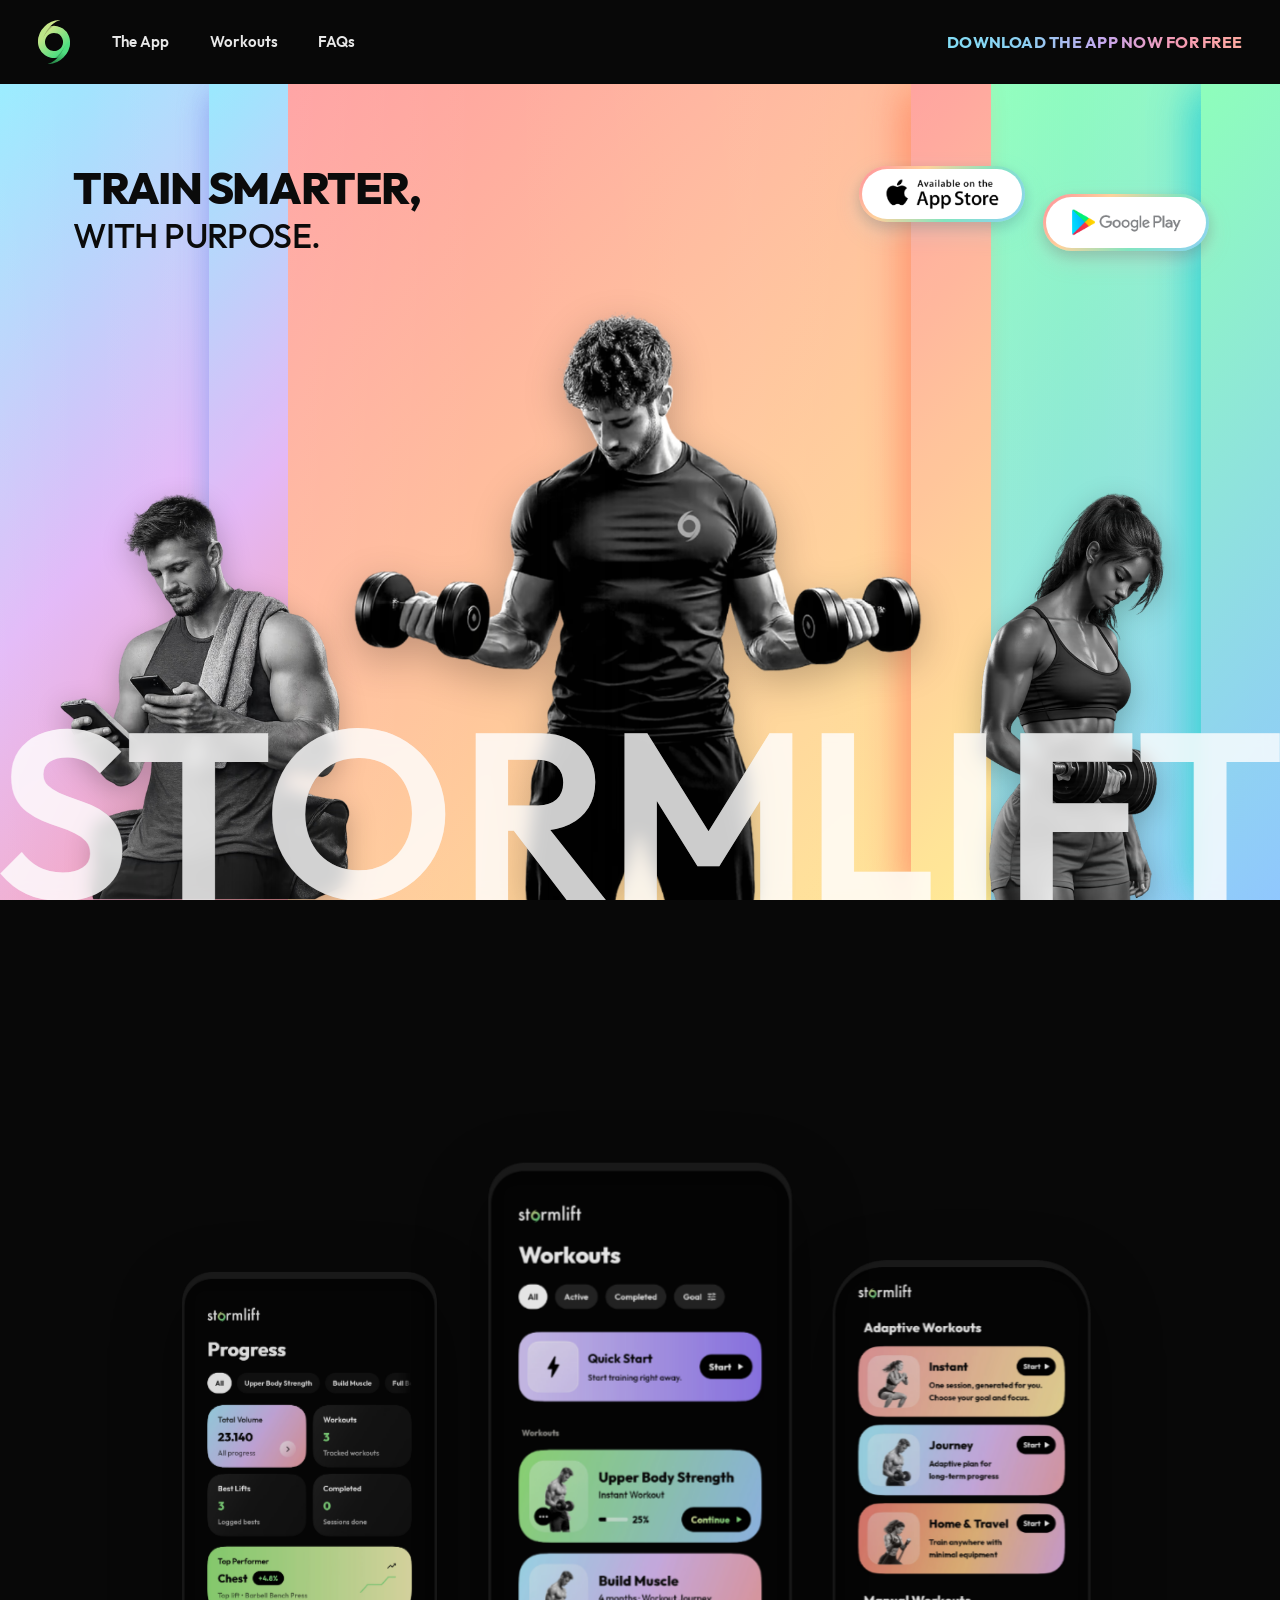
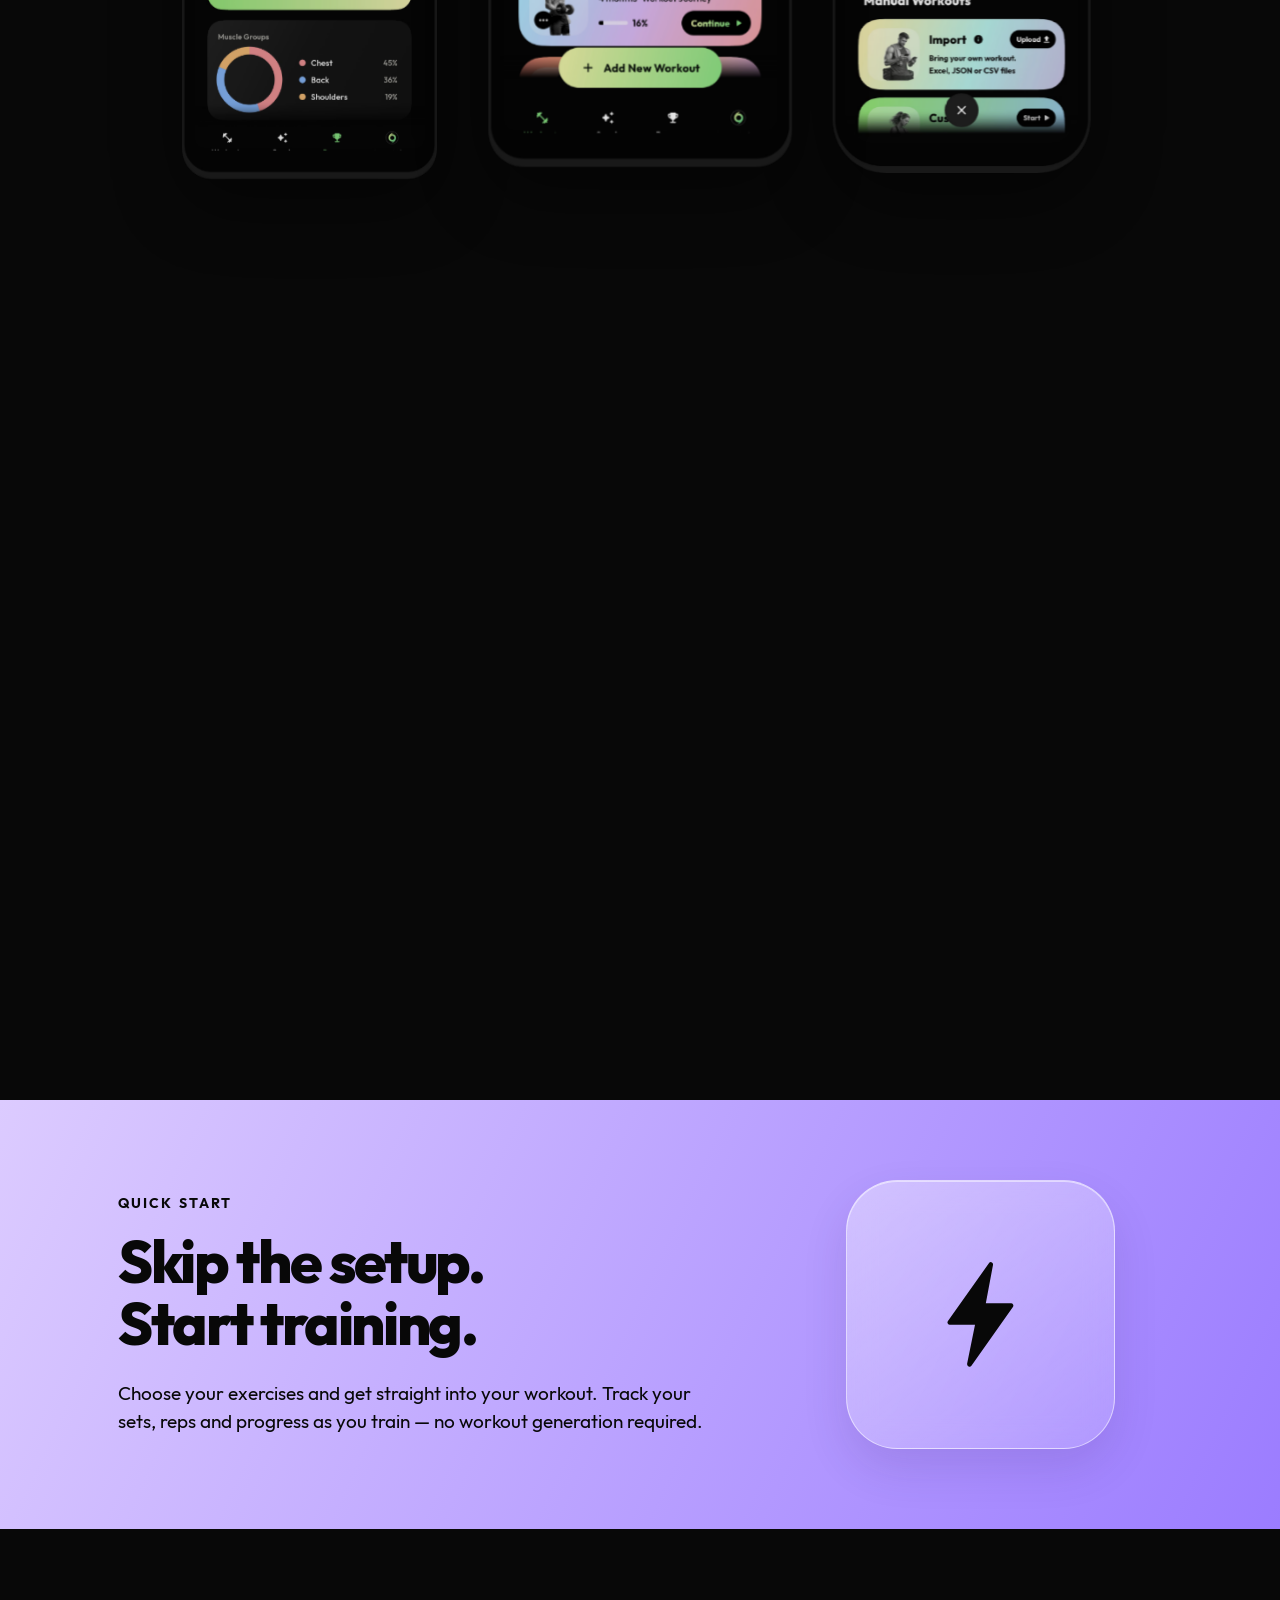
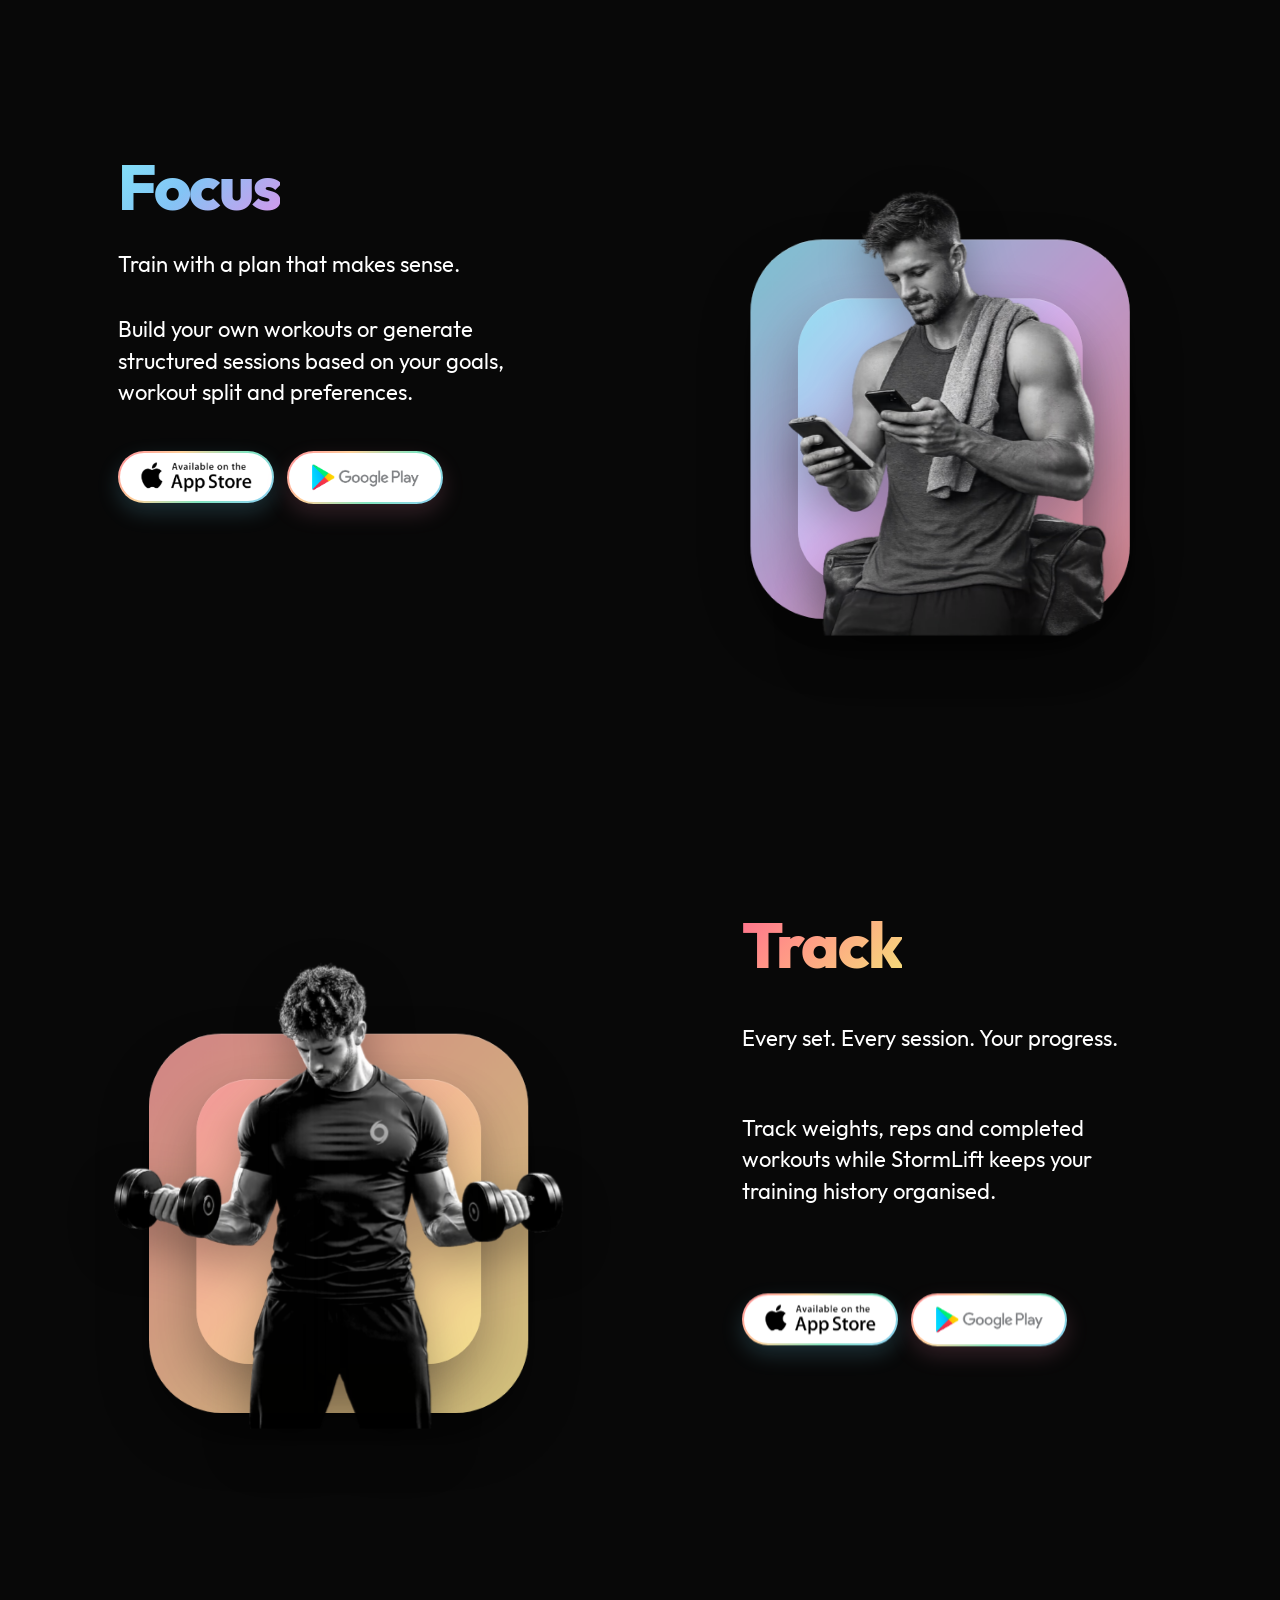
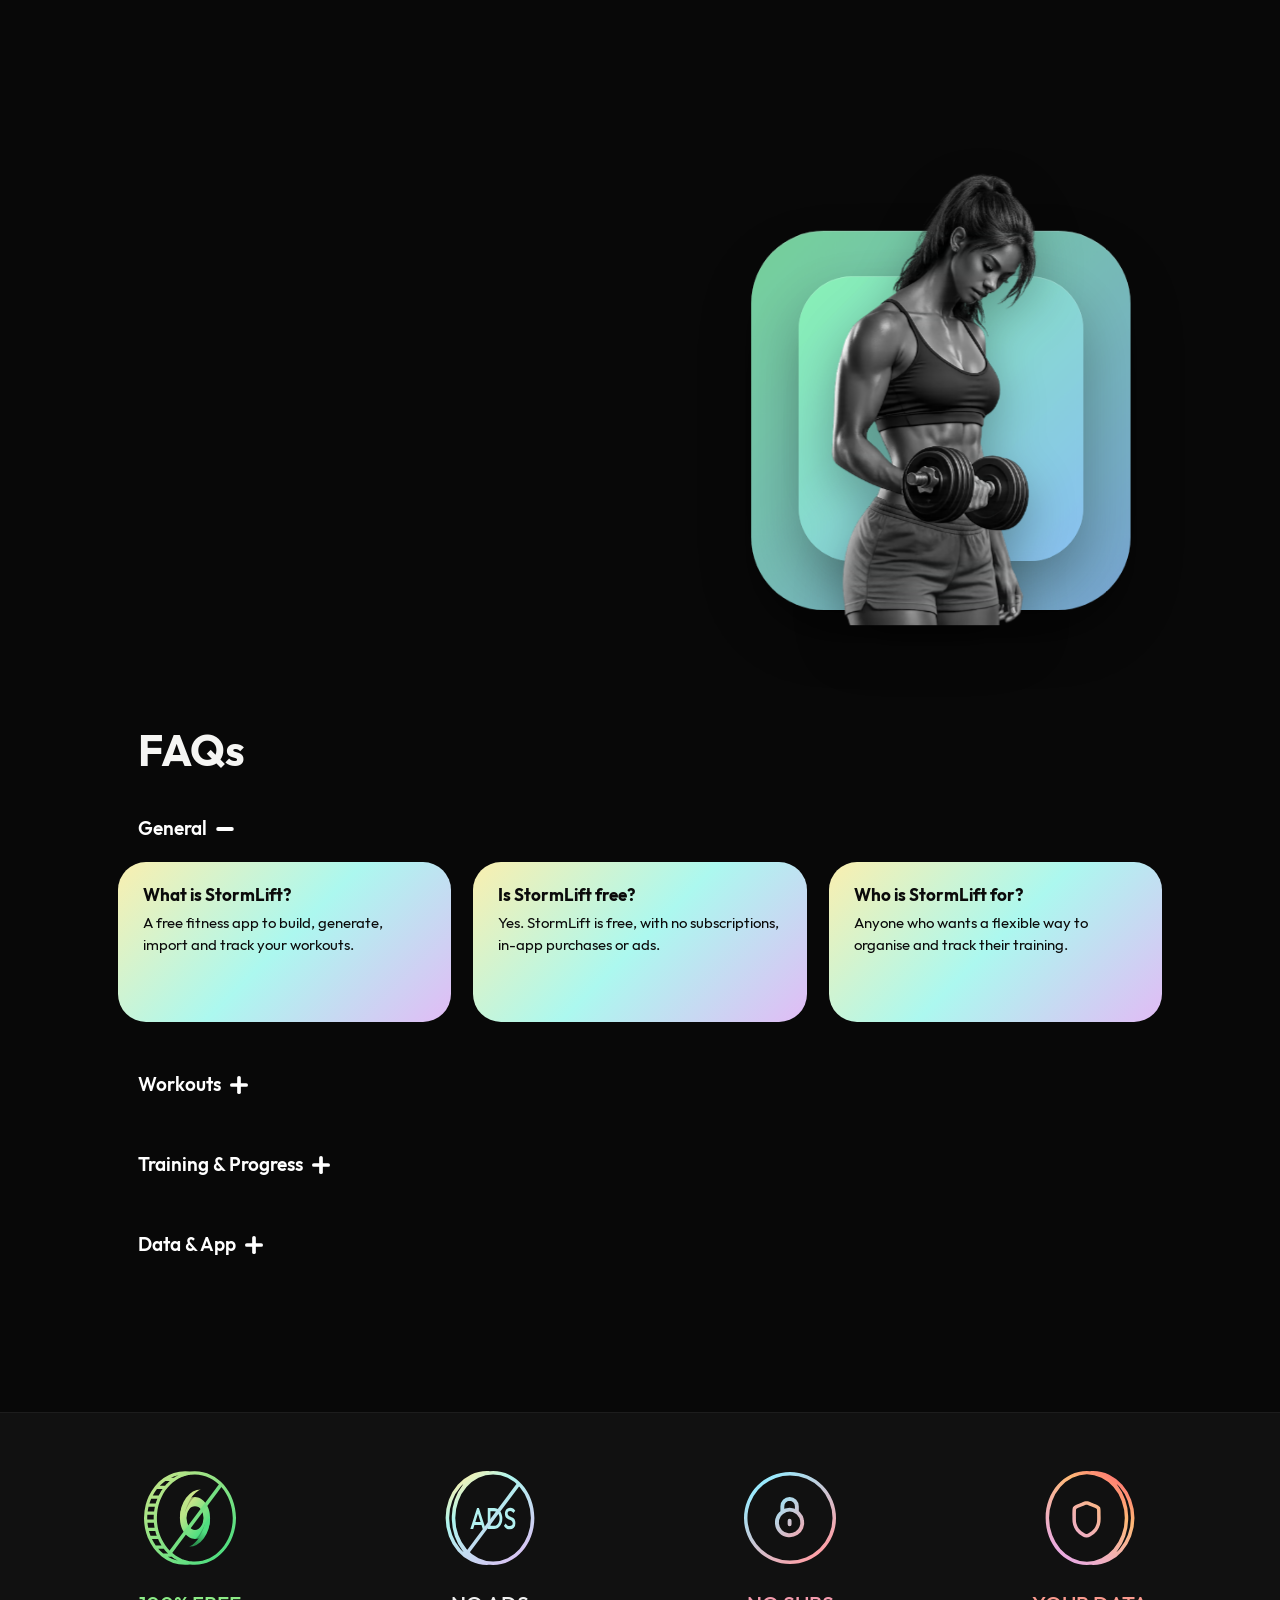
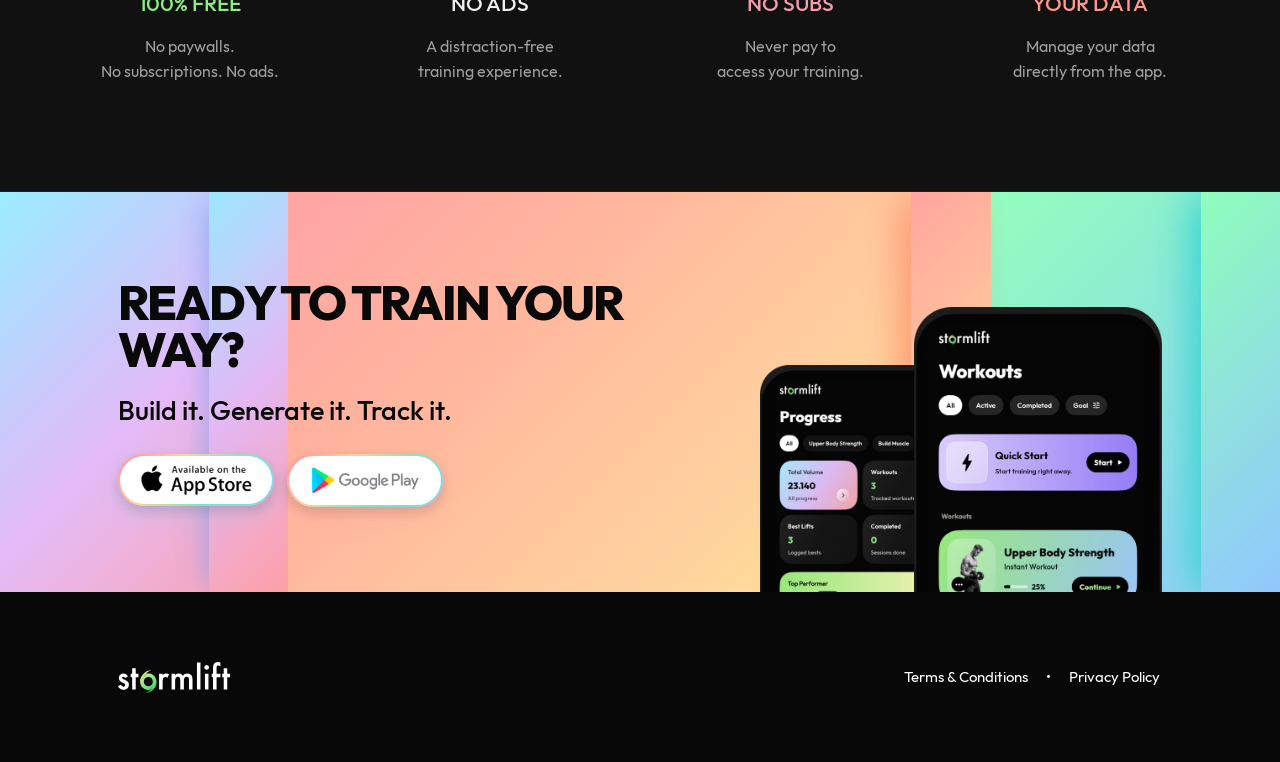
==== commit 73cb9a77: "feat: refresh website with Quick Start and updated product assets" ====
--- a/index.html
+++ b/index.html
@@ -28,7 +28,7 @@
     <link rel="icon" href="assets/header/logo.svg" type="image/svg+xml">
     <link rel="preload" href="assets/fonts/outfit-regular.woff2" as="font" type="font/woff2" crossorigin>
     <link rel="preload" href="assets/hero-slider/hero-man-dumbbells.avif" as="image" type="image/avif" fetchpriority="high" imagesrcset="assets/hero-slider/hero-man-dumbbells-480.avif 480w, assets/hero-slider/hero-man-dumbbells-640.avif 640w, assets/hero-slider/hero-man-dumbbells.avif 850w" imagesizes="(max-width: 900px) 88vw, 44vw">
-    <link rel="stylesheet" href="styles.css?v=cta-layout-1">
+    <link rel="stylesheet" href="styles.css?v=product-refresh-1">
     <script src="script.js?v=app-store-launch-1" defer></script>
   </head>
   <!-- Full restore: enable iOS/Hero/Feature/Final/Social flags, set footer layout to center, and disable the compact Header CTA. Hero swapping resumes automatically. -->
@@ -101,18 +101,18 @@
         <h2 class="visually-hidden" id="app-title">The StormLift app</h2>
         <div class="phone-composition" data-scroll-motion>
           <div class="phone-unit phone-unit--left" data-phone="left">
-            <picture class="asset-picture"><source type="image/avif" srcset="assets/app-phones/phone-left-240.avif 240w, assets/app-phones/phone-left.avif 373w" sizes="(max-width: 780px) 31vw, 23vw"><img class="phone phone--left" src="assets/app-phones/phone-left.png" width="373" height="742" alt="StormLift progress screen showing workout and body metrics" decoding="async"></picture>
+            <picture class="asset-picture"><source type="image/avif" srcset="assets/app-phones/phone-left-240.avif 240w, assets/app-phones/phone-left.avif 1024w" sizes="(max-width: 640px) min(145px, 37vw), (max-width: 900px) 240px, (max-width: 1180px) 235px, clamp(294px, 18.46vw, 355px)"><img class="phone phone--left" src="assets/app-phones/phone-left.png" width="373" height="742" alt="StormLift Progress screen showing workout metrics and muscle groups" decoding="async"></picture>
             <span class="phone-pill phone-pill--warm phone-pill--left-top" data-enter-x="-9" data-enter-y="8" aria-hidden="true"><span class="phone-pill__surface"></span></span>
             <span class="phone-pill phone-pill--warm phone-pill--left-bottom" data-enter-x="9" data-enter-y="7" aria-hidden="true"><span class="phone-pill__surface"></span></span>
           </div>
           <div class="phone-unit phone-unit--center" data-phone="center">
-            <picture class="asset-picture"><source type="image/avif" srcset="assets/app-phones/phone-center-280.avif 280w, assets/app-phones/phone-center.avif 434w" sizes="(max-width: 780px) 35vw, 27vw"><img class="phone phone--center" src="assets/app-phones/phone-center.png" width="434" height="864" alt="StormLift adaptive workouts screen" decoding="async"></picture>
+            <picture class="asset-picture"><source type="image/avif" srcset="assets/app-phones/phone-center-280.avif 280w, assets/app-phones/phone-center.avif 1024w" sizes="(max-width: 640px) min(187px, 47vw), (max-width: 900px) 292px, (max-width: 1180px) 287px, clamp(342px, 21.46vw, 413px)"><img class="phone phone--center" src="assets/app-phones/phone-center.png" width="434" height="864" alt="StormLift Workouts screen with Quick Start and workout cards" decoding="async"></picture>
             <span class="phone-pill phone-pill--focus phone-pill--center-top" data-enter-x="-8" data-enter-y="8" aria-hidden="true"><span class="phone-pill__surface"></span></span>
             <span class="phone-pill phone-pill--focus phone-pill--center-middle" data-enter-x="9" data-enter-y="7" aria-hidden="true"><span class="phone-pill__surface"></span></span>
             <span class="phone-pill phone-pill--focus phone-pill--center-bottom" data-enter-x="-8" data-enter-y="7" aria-hidden="true"><span class="phone-pill__surface"></span></span>
           </div>
           <div class="phone-unit phone-unit--right" data-phone="right">
-            <picture class="asset-picture"><source type="image/avif" srcset="assets/app-phones/phone-right-240.avif 240w, assets/app-phones/phone-right.avif 373w" sizes="(max-width: 780px) 31vw, 23vw"><img class="phone phone--right" src="assets/app-phones/phone-right.png" width="373" height="742" alt="StormLift profile screen" decoding="async"></picture>
+            <picture class="asset-picture"><source type="image/avif" srcset="assets/app-phones/phone-right-240.avif 240w, assets/app-phones/phone-right.avif 434w" sizes="(max-width: 640px) min(145px, 37vw), (max-width: 900px) 240px, (max-width: 1180px) 235px, clamp(294px, 18.46vw, 355px)"><img class="phone phone--right" src="assets/app-phones/phone-right.png" width="373" height="742" alt="StormLift Create Workout screen with adaptive and manual workout modes" decoding="async"></picture>
             <span class="phone-pill phone-pill--coach phone-pill--right-top" data-enter-x="9" data-enter-y="8" aria-hidden="true"><span class="phone-pill__surface"></span></span>
             <span class="phone-pill phone-pill--coach phone-pill--right-bottom" data-enter-x="-9" data-enter-y="7" aria-hidden="true"><span class="phone-pill__surface"></span></span>
           </div>
@@ -122,11 +122,26 @@
       <section class="workouts section-shell content-container" id="workouts" aria-labelledby="workouts-title" data-workouts-reveal>
         <div class="section-intro"><h2 class="gradient-heading gradient-heading--blue" id="workouts-title">Workouts</h2><p>Generate different workouts in seconds, import your own or create custom ones.</p></div>
         <div class="workout-grid">
-          <article class="workout-card workout-card--quick"><div><h3>Quick Workout</h3><p>Train freely with flexible sessions that fit your day.</p></div><picture class="asset-picture"><source type="image/avif" srcset="assets/workouts/quick-workout.avif"><img src="assets/workouts/quick-workout.png" width="184" height="248" alt="" loading="lazy" decoding="async"></picture><span class="workout-glow workout-glow--top" aria-hidden="true"></span><span class="workout-glow workout-glow--bottom" aria-hidden="true"></span></article>
-          <article class="workout-card workout-card--journey"><div><h3>Workout Journey</h3><p>Follow an adaptive plan built for steady long-term progress.</p></div><picture class="asset-picture"><source type="image/avif" srcset="assets/workouts/workout-journey.avif"><img src="assets/workouts/workout-journey.png" width="232" height="248" alt="" loading="lazy" decoding="async"></picture><span class="workout-glow workout-glow--top" aria-hidden="true"></span><span class="workout-glow workout-glow--bottom" aria-hidden="true"></span></article>
+          <article class="workout-card workout-card--quick"><div><h3>Instant</h3><p>One session generated for your goal and training setup.</p></div><picture class="asset-picture"><source type="image/avif" srcset="assets/workouts/quick-workout.avif"><img src="assets/workouts/quick-workout.png" width="184" height="248" alt="" loading="lazy" decoding="async"></picture><span class="workout-glow workout-glow--top" aria-hidden="true"></span><span class="workout-glow workout-glow--bottom" aria-hidden="true"></span></article>
+          <article class="workout-card workout-card--journey"><div><h3>Journey</h3><p>Follow an adaptive plan built for steady long-term progress.</p></div><picture class="asset-picture"><source type="image/avif" srcset="assets/workouts/workout-journey.avif"><img src="assets/workouts/workout-journey.png" width="232" height="248" alt="" loading="lazy" decoding="async"></picture><span class="workout-glow workout-glow--top" aria-hidden="true"></span><span class="workout-glow workout-glow--bottom" aria-hidden="true"></span></article>
           <article class="workout-card workout-card--travel"><div><h3>Home &amp; Travel</h3><p>Train anywhere with simple workouts and minimal equipment needed.</p></div><picture class="asset-picture"><source type="image/avif" srcset="assets/workouts/home-and-travel.avif"><img src="assets/workouts/home-and-travel.png" width="190" height="284" alt="" loading="lazy" decoding="async"></picture><span class="workout-glow workout-glow--top" aria-hidden="true"></span><span class="workout-glow workout-glow--bottom" aria-hidden="true"></span></article>
-          <article class="workout-card workout-card--import"><div><h3>Import Workout</h3><p>Bring your existing workout from Excel, JSON or CSV.</p></div><picture class="asset-picture"><source type="image/avif" srcset="assets/workouts/import-workout.avif"><img src="assets/workouts/import-workout.png" width="182" height="248" alt="" loading="lazy" decoding="async"></picture><span class="workout-glow workout-glow--top" aria-hidden="true"></span><span class="workout-glow workout-glow--bottom" aria-hidden="true"></span></article>
-          <article class="workout-card workout-card--custom"><div><h3>Custom Workout</h3><p>Build your own workout with full control, step-by-step planning.</p></div><picture class="asset-picture"><source type="image/avif" srcset="assets/workouts/custom-workout.avif"><img src="assets/workouts/custom-workout.png" width="165" height="248" alt="" loading="lazy" decoding="async"></picture><span class="workout-glow workout-glow--top" aria-hidden="true"></span><span class="workout-glow workout-glow--bottom" aria-hidden="true"></span></article>
+          <article class="workout-card workout-card--import"><div><h3>Import</h3><p>Bring your existing workout from Excel, JSON or CSV.</p></div><picture class="asset-picture"><source type="image/avif" srcset="assets/workouts/import-workout.avif"><img src="assets/workouts/import-workout.png" width="182" height="248" alt="" loading="lazy" decoding="async"></picture><span class="workout-glow workout-glow--top" aria-hidden="true"></span><span class="workout-glow workout-glow--bottom" aria-hidden="true"></span></article>
+          <article class="workout-card workout-card--custom"><div><h3>Custom</h3><p>Build your own workout with full control, step-by-step planning.</p></div><picture class="asset-picture"><source type="image/avif" srcset="assets/workouts/custom-workout.avif"><img src="assets/workouts/custom-workout.png" width="165" height="248" alt="" loading="lazy" decoding="async"></picture><span class="workout-glow workout-glow--top" aria-hidden="true"></span><span class="workout-glow workout-glow--bottom" aria-hidden="true"></span></article>
+        </div>
+      </section>
+
+      <section class="quick-start" id="quick-start" aria-labelledby="quick-start-title">
+        <div class="quick-start__content section-shell content-container">
+          <div class="quick-start__copy">
+            <p class="quick-start__eyebrow">QUICK START</p>
+            <h2 id="quick-start-title">Skip the setup. Start training.</h2>
+            <p class="quick-start__body">Choose your exercises and get straight into your workout. Track your sets, reps and progress as you train — no workout generation required.</p>
+          </div>
+          <div class="quick-start__visual" aria-hidden="true">
+            <div class="quick-start__glass">
+              <svg viewBox="0 0 100 100" fill="currentColor" focusable="false"><path d="M57 7a2 2 0 0 1 3 2L54 41h21a2 2 0 0 1 1.7 3L42 93a2 2 0 0 1-3.6-1.5L45 59H24a2 2 0 0 1-1.7-3L57 7Z"/></svg>
+            </div>
+          </div>
         </div>
       </section>
 
--- a/styles.css
+++ b/styles.css
@@ -267,6 +267,17 @@
 @keyframes workout-pill-drift-d { 0%,100% { translate: 0 0; scale: 1; } 50% { translate: -2px -3px; scale: .988; } }
 @keyframes workout-pill-drift-e { 0%,100% { translate: 0 0; scale: 1; } 50% { translate: 4px 2px; scale: 1.01; } }
 
+/* Quick Start is a separate, manual entry point after the creation modes. */
+.quick-start { color: #080808; background: linear-gradient(115deg, #DCCBFF 0%, #9B7CFF 100%); }
+.quick-start__content { display: grid; grid-template-columns: minmax(0, 1.5fr) minmax(0, .9fr); align-items: center; gap: clamp(40px, 6vw, 112px); padding-block: clamp(64px, 6.25vw, 110px); }
+.quick-start__copy { min-width: 0; }
+.quick-start__eyebrow { margin: 0 0 18px; font-size: .875rem; font-weight: 700; letter-spacing: .15em; }
+.quick-start h2 { max-width: 14ch; margin: 0; font-size: clamp(2.5rem, 4.6vw, 5rem); font-weight: 800; letter-spacing: -.04em; line-height: 1.04; text-wrap: balance; }
+.quick-start__body { max-width: 52ch; margin: 26px 0 0; font-size: clamp(1.125rem, 1.45vw, 1.375rem); line-height: 1.5; }
+.quick-start__visual { display: grid; place-items: center; min-width: 0; }
+.quick-start__glass { display: grid; place-items: center; width: min(100%, clamp(220px, 21vw, 340px)); aspect-ratio: 1; border: 1px solid rgba(255,255,255,.52); border-radius: clamp(44px, 4vw, 64px); background: linear-gradient(145deg, rgba(255,255,255,.4), rgba(255,255,255,.14)); box-shadow: inset 0 1px 0 rgba(255,255,255,.5), 0 20px 45px rgba(48,24,89,.12); -webkit-backdrop-filter: blur(14px); backdrop-filter: blur(14px); }
+.quick-start__glass svg { display: block; width: 45%; height: auto; }
+
 .features { padding-bottom: 230px; }
 .feature { display: grid; grid-template-columns: minmax(0, .88fr) minmax(480px, 1.12fr); align-items: center; min-height: clamp(720px, 48vw, 920px); gap: 9vw; }
 .feature + .feature { margin-top: 85px; }
@@ -415,9 +426,10 @@
 .final-cta p { margin: 16px 0 0; font-size: clamp(1.2rem, 1.8vw, 1.75rem); font-weight: 500; }
 .home-page .final-cta .store-badges { flex-wrap: wrap; margin-top: 24px; }
 .final-cta__phones { position: absolute; right: 7%; bottom: -18px; width: 430px; height: 100%; }
-.final-phone { position: absolute; bottom: 0; width: auto; }
-.final-phone--small { left: 28px; z-index: 1; width: 200px; height: auto; }
-.final-phone--big { right: 0; z-index: 2; width: 248px; height: auto; }
+.final-phone { position: absolute; bottom: 0; width: auto; object-fit: contain; object-position: center bottom; }
+/* Keep the approved display boxes when source pixel dimensions change. */
+.final-phone--small { left: 28px; z-index: 1; width: 200px; height: auto; aspect-ratio: 257 / 315; }
+.final-phone--big { right: 0; z-index: 2; width: 248px; height: auto; aspect-ratio: 318 / 389; }
 
 .site-footer { display: grid; grid-template-columns: 1fr auto 1fr; align-items: center; min-height: 150px; padding: 30px 9vw; background: #080808; }
 .footer-brand img { width: 132px; height: auto; }
@@ -674,6 +686,7 @@
     width: min(calc(100% - (var(--feature-content-gutter) * 2)), var(--content-max-width));
     padding-bottom: 0;
   }
+  .home-page .quick-start__content { --content-gutter: 118px; }
   .home-page .feature {
     grid-template-columns: 40.83% 45.85%;
     align-items: center;
@@ -911,6 +924,9 @@
 }
 
 @media (max-width: 900px) {
+  .quick-start__content { grid-template-columns: minmax(0, 1.35fr) minmax(0, .75fr); gap: 32px; padding-block: 60px; }
+  .quick-start h2 { font-size: clamp(2.5rem, 4.9vw, 3rem); }
+  .quick-start__glass { width: min(100%, clamp(180px, 26vw, 230px)); }
   .home-page {
     --workouts-anchor-content-offset: 100px;
     --faq-anchor-content-offset: 140px;
@@ -963,11 +979,16 @@
 }
 
 @media (max-width: 640px) {
+  .quick-start__content { grid-template-columns: minmax(0, 1fr); gap: 32px; padding-block: 48px; }
+  .quick-start__eyebrow { margin-bottom: 16px; }
+  .quick-start h2 { font-size: clamp(2.25rem, 10.5vw, 3rem); }
+  .quick-start__body { margin-top: 22px; font-size: 1.125rem; }
+  .quick-start__glass { width: clamp(144px, 40vw, 180px); border-radius: 36px; }
   :root { --header-height: 68px; --content-gutter: 18px; }
   .home-page {
     --app-anchor-content-offset: 125px;
     --workouts-anchor-content-offset: 90px;
-    --faq-anchor-content-offset: 110px;
+    --faq-anchor-content-offset: 60px;
   }
   .section-shell { width: min(100% - 36px, 560px); }
   .site-header { padding: 0 16px; }
@@ -979,13 +1000,15 @@
   .hero-slider { height: calc(100vh - var(--header-height)); height: clamp(620px, calc(100dvh - var(--header-height)), 820px); }
   .hero-copy { top: 38px; left: 20px; width: calc(100% - 40px); }
   .hero-copy h1, .hero-copy h2 { font-size: clamp(2rem, 10vw, 3.15rem); }
-  .hero-store-badges { bottom: 120px; left: 18px; --store-art-width: 116px; --store-image-width: 106px; }
+  .hero-store-badges { bottom: 120px; left: 18px; width: calc(100% - 36px); height: auto; flex-direction: column; gap: var(--store-gap); --store-art-width: 116px; --store-image-width: 106px; --store-stagger: 0px; }
+  .hero-store-badges .store-link:first-child,
+  .hero-store-badges .store-link:nth-child(2) { position: relative; left: auto; }
   .hero-slider[data-slide="0"] .hero-person--strength { width: min(530px, 115vw); }
   .hero-slider[data-slide="1"] .hero-person--coach { width: min(390px, 88vw); }
   .hero-slider[data-slide="2"] .hero-person--focus { width: min(410px, 94vw); }
-  .hero-wordmark { bottom: 0; width: 180%; transform: translateX(-25%); }
+  .hero-wordmark { bottom: 0; width: 100%; transform: none; }
   .app-showcase { min-height: 690px; padding: 125px 0 80px; }
-  .phone-composition { height: 460px; }
+  .phone-composition { width: min(calc(100% - 36px), 504px); height: min(420px, 105vw); }
   .phone-unit--left { left: 0; height: 68.4%; }
   .phone-unit--right { right: 0; height: 68.4%; }
   .phone-unit--center { height: 88.4%; }
@@ -994,16 +1017,16 @@
   .gradient-heading { font-size: clamp(2.7rem, 13vw, 4rem); }
   .section-intro p { max-width: 330px; margin-inline: auto; font-size: .95rem; }
   .workouts .section-intro p { color: #FFFFFF; font-size: 1.02rem; }
-  .workout-grid { grid-template-columns: 1fr; gap: 24px; margin-top: 64px; }
+  .workout-grid { grid-template-columns: 1fr; gap: 36px; margin-top: 64px; }
   .workout-card, .workout-card:last-child { grid-column: auto; width: 100%; height: 185px; justify-self: stretch; padding: 28px 24px; border-radius: 28px; }
-  .workout-card img { bottom: 0; height: 205px; }
-  .workout-card--quick img { right: 10px; height: 205px; }
-  .workout-card--journey img { right: -4px; height: 205px; }
-  .workout-card--travel img { right: 8px; height: 225px; }
-  .workout-card--import img { right: 8px; height: 205px; }
-  .workout-card--custom img { right: 12px; height: 210px; }
-  .features { padding-bottom: 90px; }
-  .feature, .feature--reverse { display: flex; flex-direction: column; min-height: auto; gap: 50px; padding: 70px 0 110px; }
+  .workout-card img { bottom: 0; height: 185px; }
+  .workout-card--quick img { right: 10px; height: 185px; }
+  .workout-card--journey img { right: -4px; height: 185px; }
+  .workout-card--travel img { right: 8px; height: 205px; }
+  .workout-card--import img { right: 8px; height: 185px; }
+  .workout-card--custom img { right: 12px; height: 190px; }
+  .features { padding-bottom: 30px; }
+  .feature, .feature--reverse { display: flex; flex-direction: column; min-height: auto; gap: 50px; padding: 40px 0 50px; }
   .feature + .feature { margin-top: 20px; }
   .feature--reverse .feature-copy, .feature--reverse .feature-art { grid-column: auto; grid-row: auto; }
   .feature--reverse .feature-copy { order: 1; }
@@ -1034,7 +1057,7 @@
   .feature-art--coach .feature-orb--one { top: 15%; right: auto; left: 8px; }
   .feature-art--track .feature-orb--two,
   .feature-art--coach .feature-orb--two { right: 8px; bottom: 10%; left: auto; }
-  .faq-section { padding: 110px 0 60px; }
+  .faq-section { padding: 60px 0 60px; }
   .faq-section > h2 { margin-bottom: 32px; }
   .faq-category + .faq-category { margin-top: 16px; }
   .faq-grid { grid-template-columns: 1fr; gap: 15px; }
@@ -1048,15 +1071,17 @@
   .final-cta__copy { width: 100%; padding-left: 0; }
   .final-cta h2 { max-width: 340px; font-size: clamp(2rem, 10vw, 3rem); }
   .final-cta p { margin-top: 10px; font-size: 1.15rem; }
-  .final-cta__phones { right: -48px; bottom: -22px; width: 315px; height: 64%; }
-  .final-phone--small { left: 18px; width: 145px; }
-  .final-phone--big { width: 180px; }
+  .final-cta__phones { right: 0; bottom: 0; left: 0; width: min(100%, 280px); height: 64%; margin-inline: auto; }
+  .final-phone--small { left: 0; width: 48.8%; }
+  .final-phone--big { width: 60.6%; }
   .site-footer { grid-template-columns: 1fr auto; min-height: 176px; padding: 30px 20px; }
   .footer-brand img { width: 105px; }
   .footer-nav { grid-column: 1 / -1; grid-row: 2; justify-content: center; order: 3; font-size: .75rem; }
   .social-links { grid-column: 2; grid-row: 1; }
   .site-shell-page[data-footer-legal-layout="right"] .site-footer { grid-template-columns: 1fr; align-content: center; row-gap: 8px; }
   .site-shell-page[data-footer-legal-layout="right"] .footer-nav { grid-column: 1; grid-row: 2; justify-self: end; justify-content: flex-end; }
+  .home-page .footer-brand { justify-self: center; }
+  .home-page[data-footer-legal-layout="right"] .footer-nav { justify-self: center; justify-content: center; }
   .legal-main { width: min(100% - 32px, 900px); padding: 72px 0 100px; }
   .legal-hero { margin-bottom: 54px; }
   .legal-content h2 { margin-top: 50px; padding-top: 28px; }
@@ -1068,18 +1093,17 @@
   .hero-store-badges { --store-art-width: 108px; --store-image-width: 99px; --store-pad-x: 12px; --store-gap: 10px; }
   .store-badges--small { gap: 10px; }
   .store-badges--small img { width: var(--feature-store-image-width); }
-  .phone-composition { height: 420px; }
   .workout-card h3 { width: max-content; margin-bottom: 10px; font-size: 1.125rem; white-space: nowrap; }
   .workout-card--quick > div { max-width: 58%; }
   .workout-card--journey > div { max-width: 56%; }
   .workout-card--travel > div { max-width: 62%; }
   .workout-card--import > div { max-width: 62%; }
   .workout-card--custom > div { max-width: 65%; }
-  .workout-card--quick img { right: 0; height: 195px; }
-  .workout-card--journey img { right: -18px; height: 190px; }
-  .workout-card--travel img { right: -16px; height: 210px; }
-  .workout-card--import img { right: -16px; height: 195px; }
-  .workout-card--custom img { right: -16px; height: 195px; }
+  .workout-card--quick img { right: 0; height: 180px; }
+  .workout-card--journey img { right: -18px; height: 175px; }
+  .workout-card--travel img { right: -16px; height: 190px; }
+  .workout-card--import img { right: -16px; height: 180px; }
+  .workout-card--custom img { right: -16px; height: 180px; }
   .feature-art { height: 360px; }
   .benefit p { font-size: .77rem; }
 }
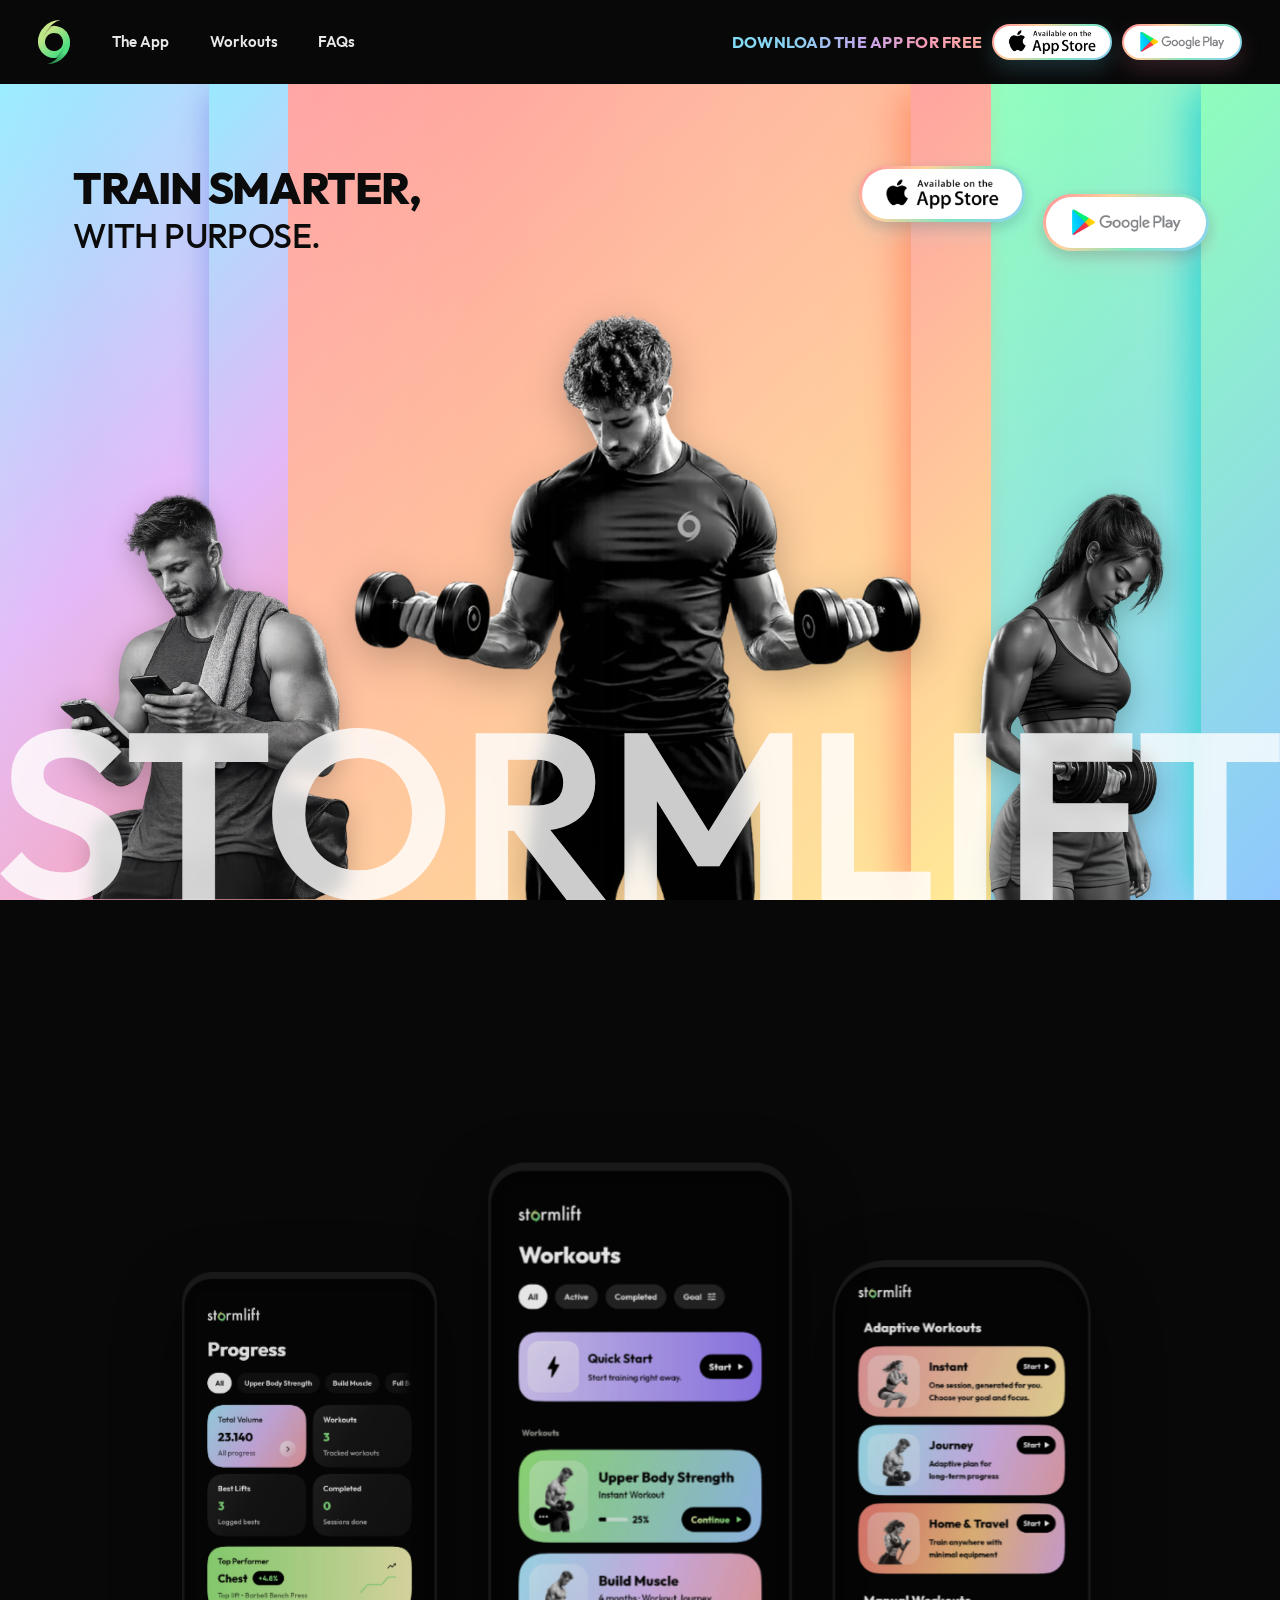
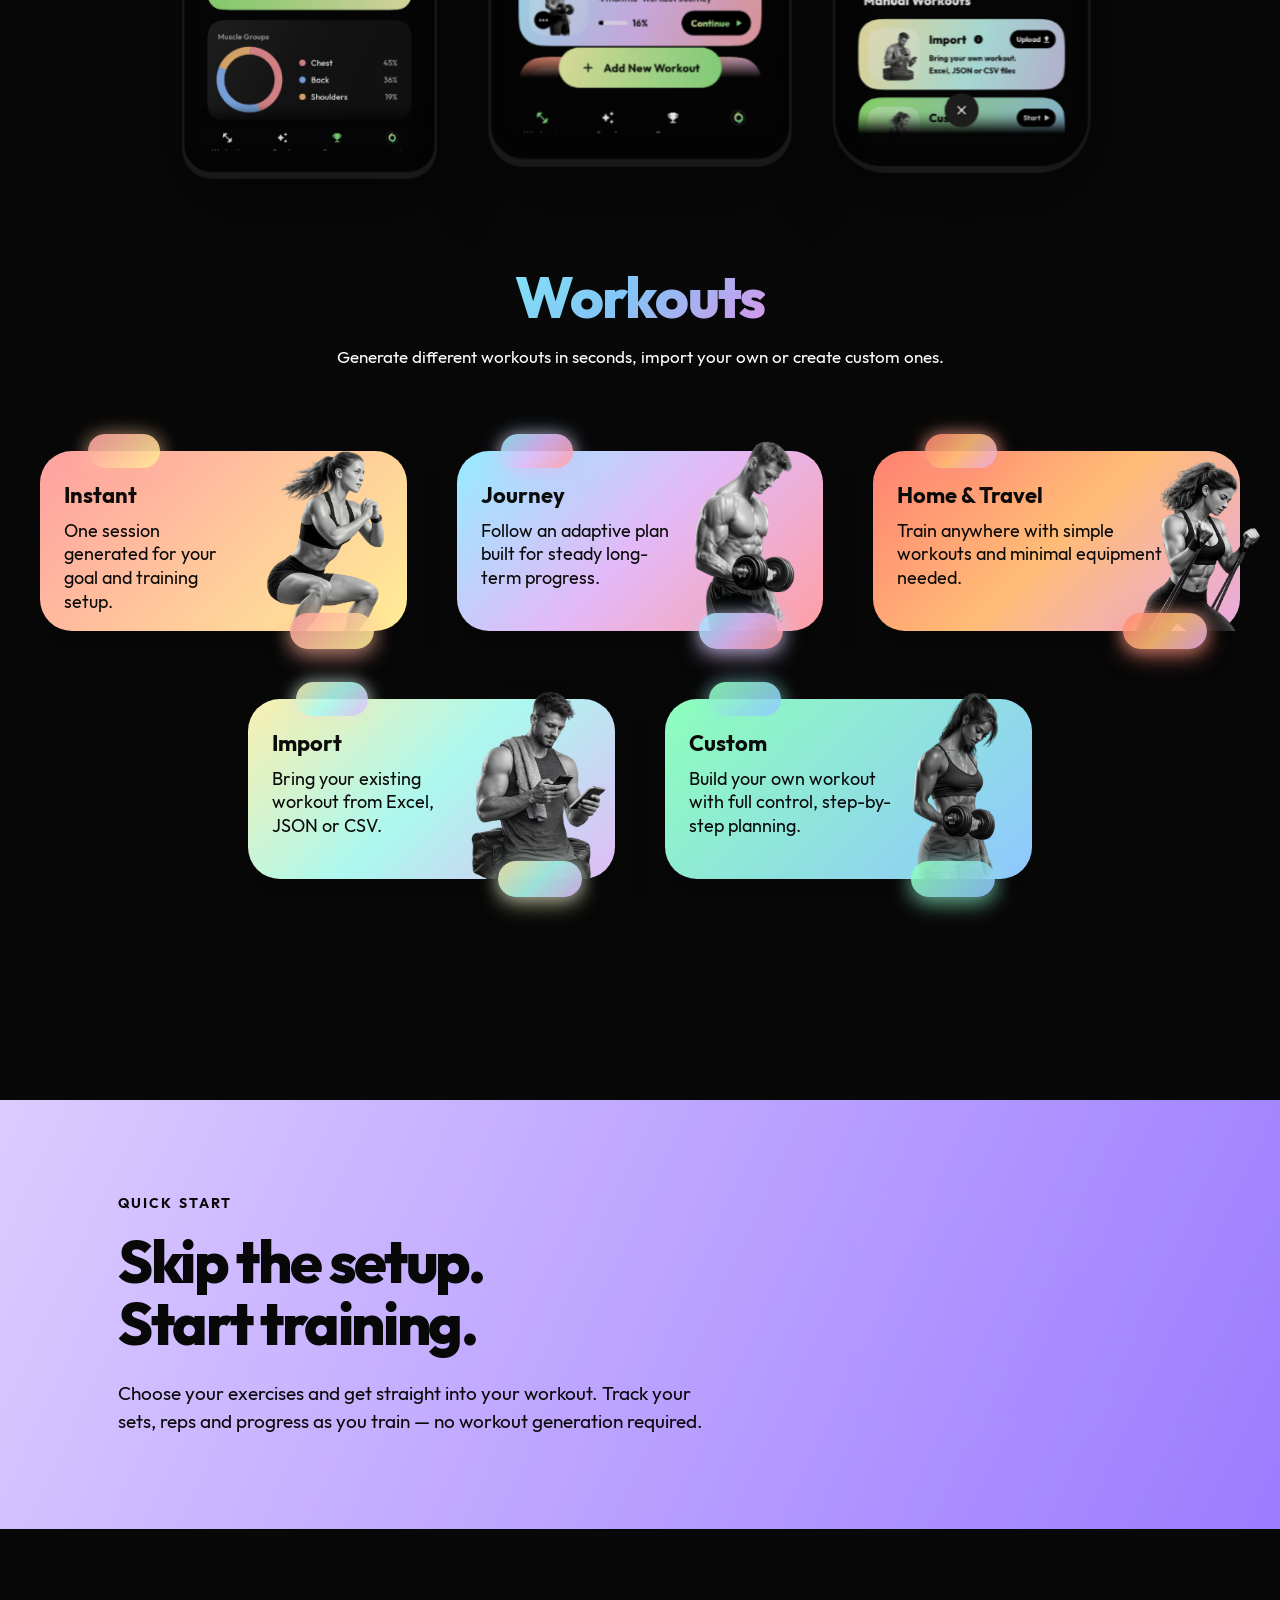
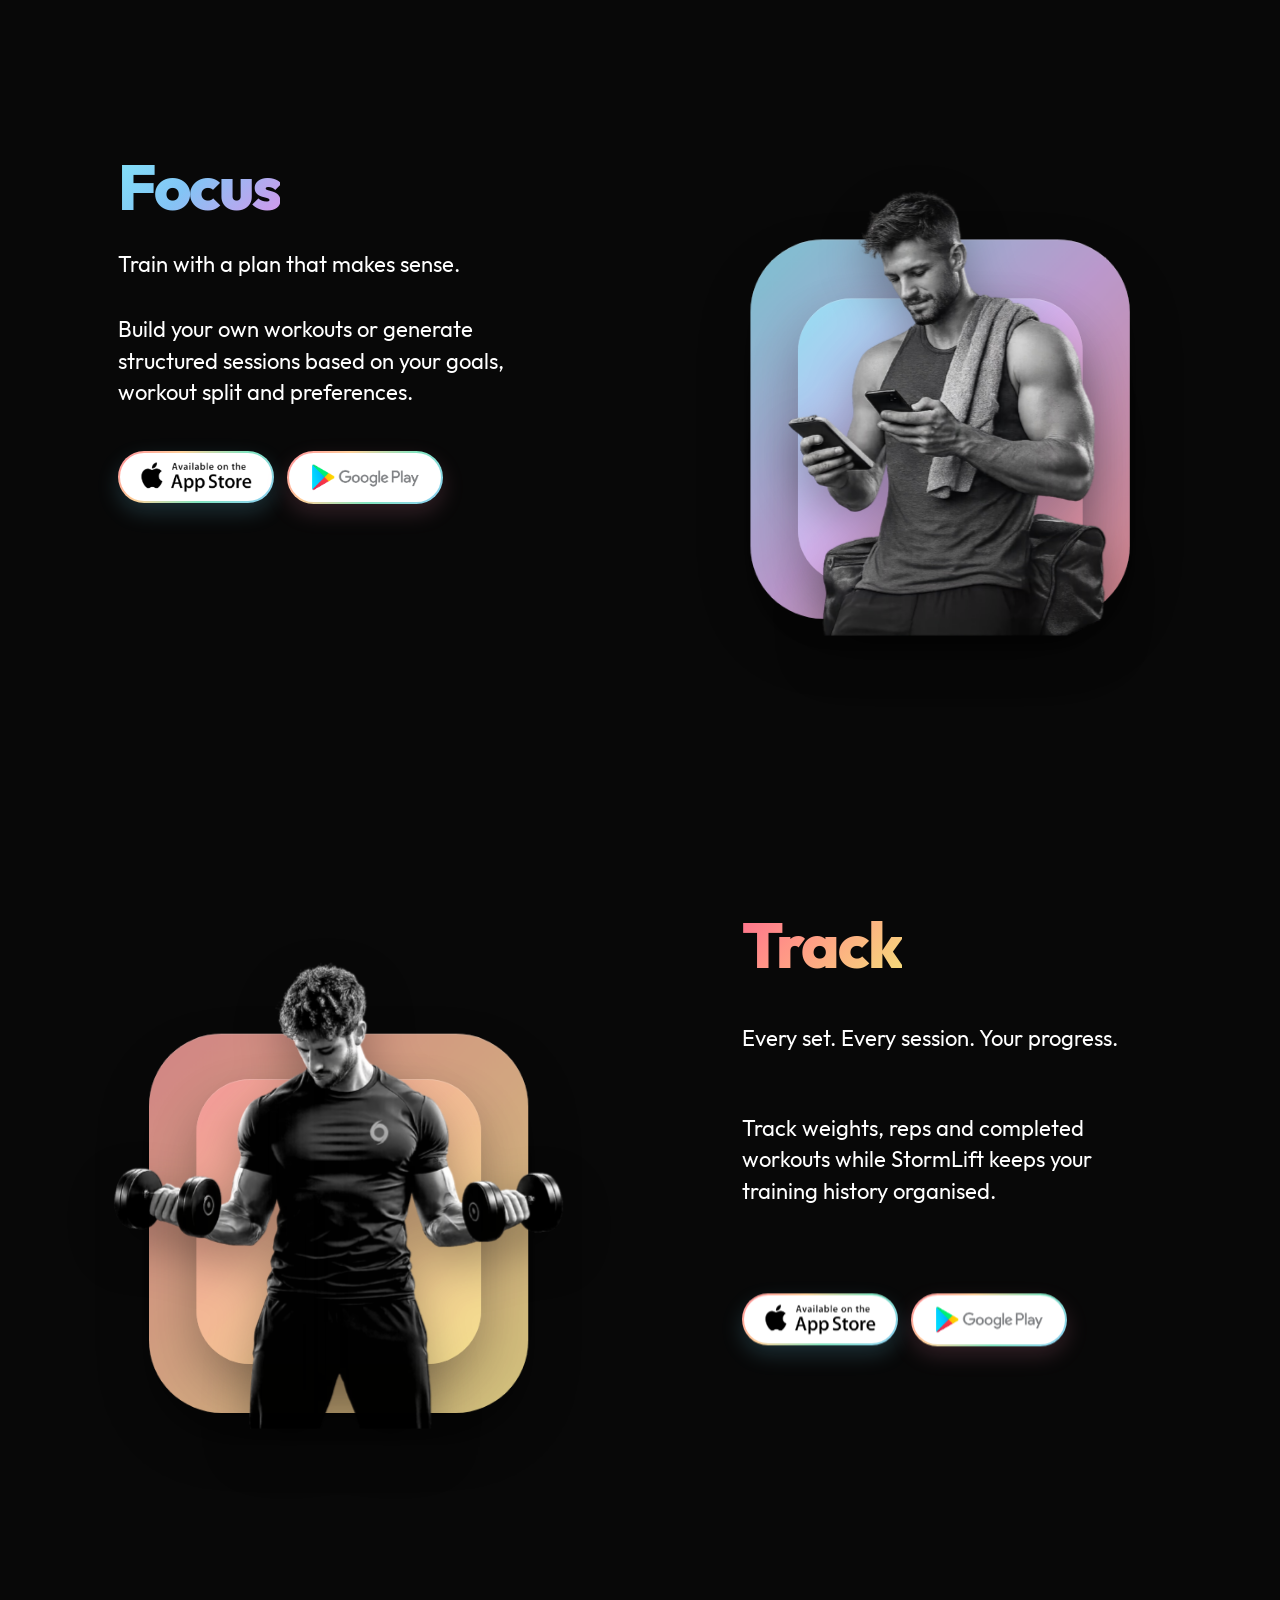
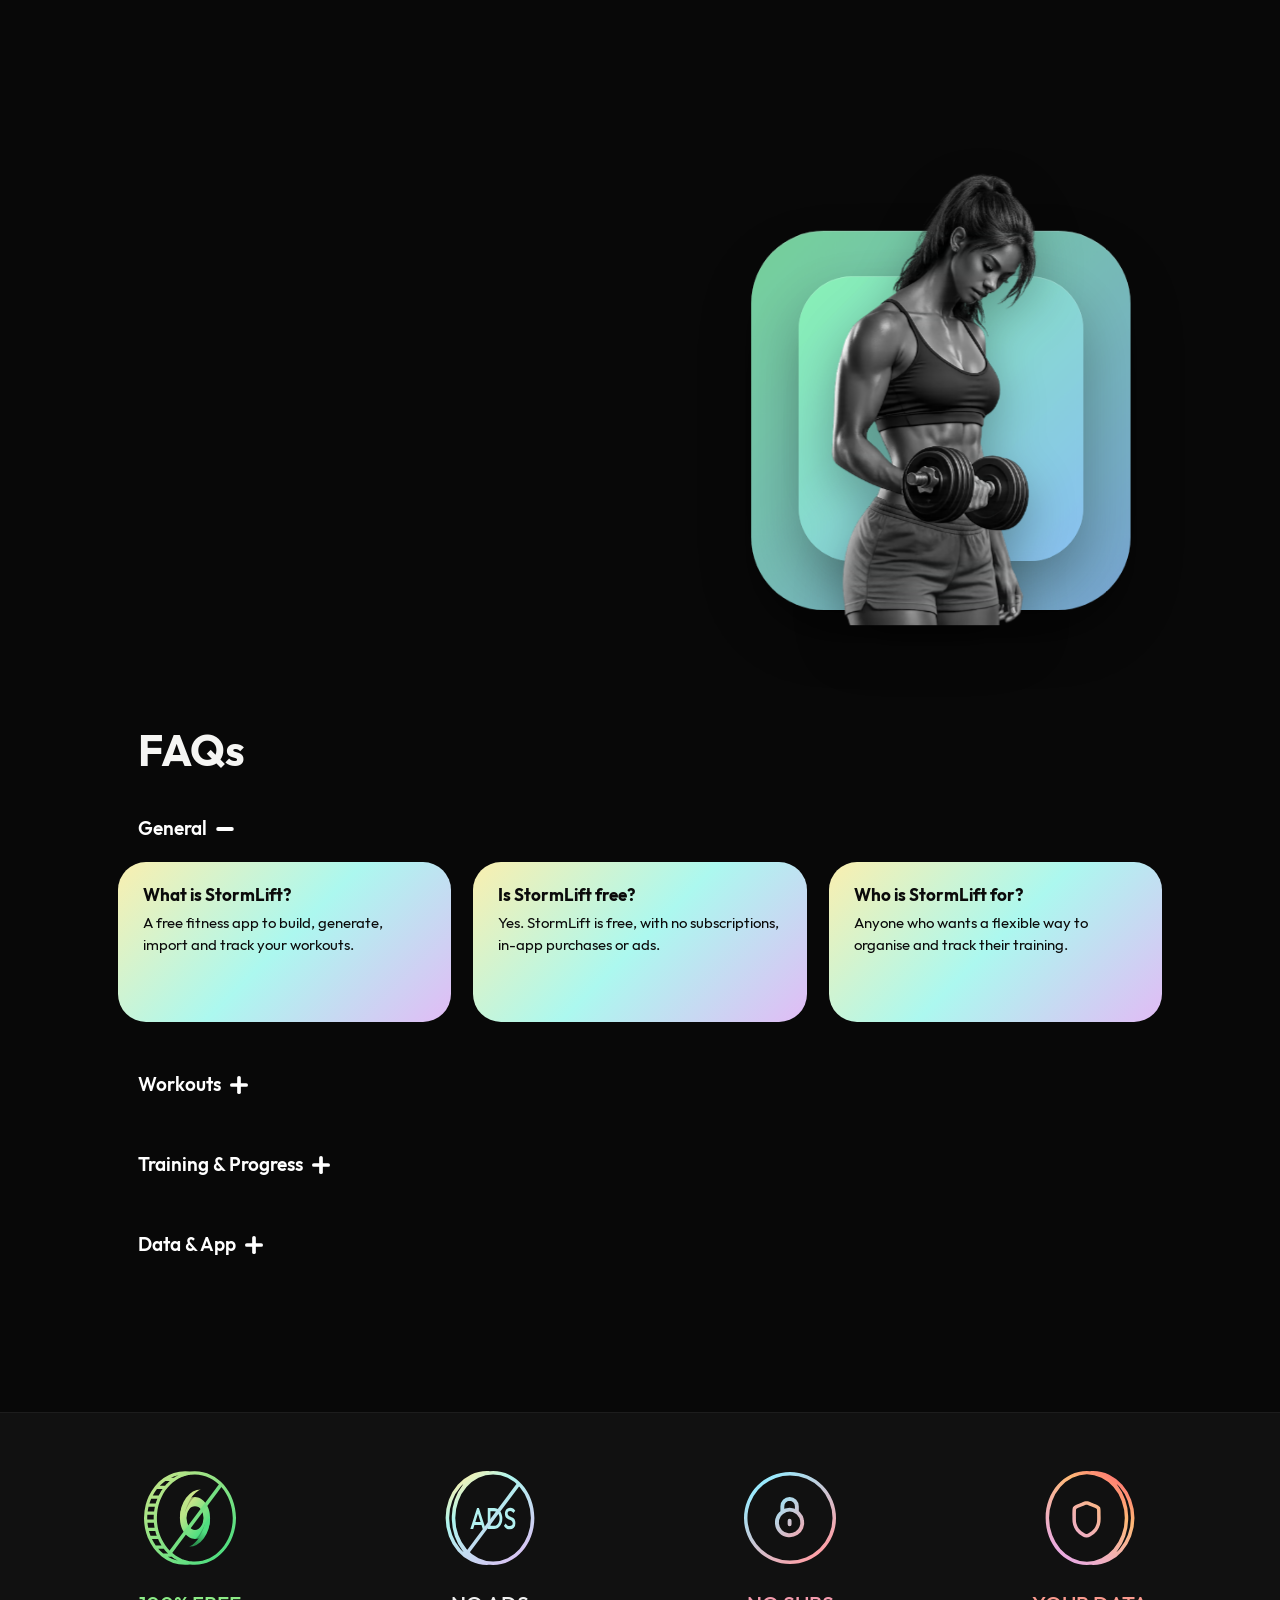
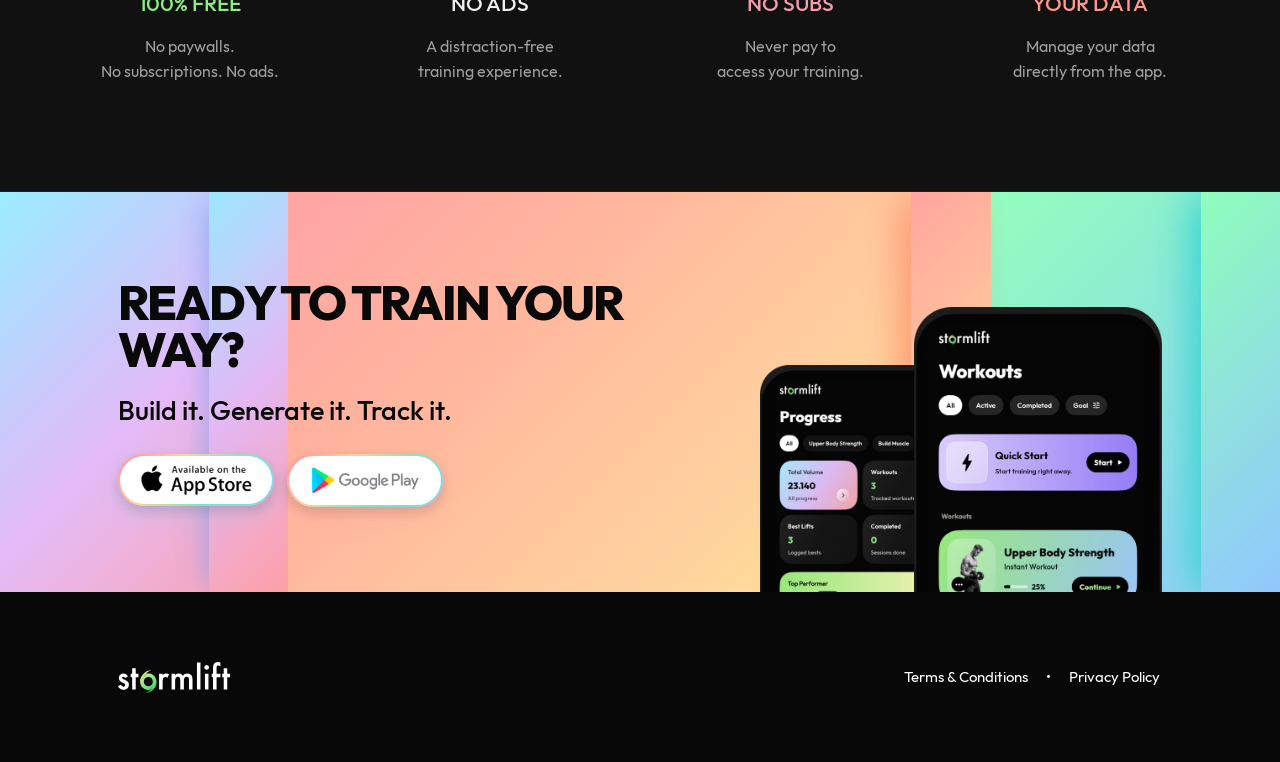
==== commit ef71da25: "feat: add compact store buttons to website header" ====
--- a/index.html
+++ b/index.html
@@ -28,7 +28,7 @@
     <link rel="icon" href="assets/header/logo.svg" type="image/svg+xml">
     <link rel="preload" href="assets/fonts/outfit-regular.woff2" as="font" type="font/woff2" crossorigin>
     <link rel="preload" href="assets/hero-slider/hero-man-dumbbells.avif" as="image" type="image/avif" fetchpriority="high" imagesrcset="assets/hero-slider/hero-man-dumbbells-480.avif 480w, assets/hero-slider/hero-man-dumbbells-640.avif 640w, assets/hero-slider/hero-man-dumbbells.avif 850w" imagesizes="(max-width: 900px) 88vw, 44vw">
-    <link rel="stylesheet" href="styles.css?v=product-refresh-1">
+    <link rel="stylesheet" href="styles.css?v=header-store-buttons-1">
     <script src="script.js?v=app-store-launch-1" defer></script>
   </head>
   <!-- Full restore: enable iOS/Hero/Feature/Final/Social flags, set footer layout to center, and disable the compact Header CTA. Hero swapping resumes automatically. -->
@@ -40,7 +40,11 @@
         <a href="#app">The App</a><a href="#workouts">Workouts</a><a href="#faqs">FAQs</a>
       </nav>
       <div class="header-download-area">
-        <div class="header-download" aria-hidden="true">Download the app now for free</div>
+        <div class="header-download" aria-hidden="true">Download the app for free</div>
+        <div class="store-badges store-badges--small store-badges--header" aria-label="Get StormLift">
+          <a class="store-link" data-link="appStore" aria-label="Download StormLift on the App Store"><img data-src="assets/hero-slider/app-store-logo.png" width="151" height="43" alt="Download on the App Store"></a>
+          <a class="store-link" data-link="playStore" aria-label="Get StormLift on Google Play"><img src="assets/hero-slider/play-store-logo.png" width="155" height="45" alt="Get it on Google Play"></a>
+        </div>
       </div>
     </header>
 
--- a/styles.css
+++ b/styles.css
@@ -309,6 +309,16 @@
 .store-badges--small .store-link:nth-child(2) { box-shadow: 0 9px 22px rgba(244,145,176,.18), 0 5px 13px rgba(0,0,0,.16); }
 .store-badges--small .store-link[aria-disabled="true"]:hover { transform: none; }
 .store-badges--small img { width: var(--feature-store-image-width); height: auto; filter: none; }
+.home-page .header-download-area .store-badges--header {
+  --feature-store-image-width: 88px;
+  --feature-store-pad-x: 14px;
+  --feature-store-pad-y: 3px;
+  display: none;
+  flex: none;
+  gap: 10px;
+  margin-top: 0;
+}
+.store-badges--header .store-link { width: 120px; height: 36px; }
 .feature-art {
   --composition-x: 50%;
   --outer-size: min(93%, 670px);
@@ -562,6 +572,7 @@
   }
   .site-shell-page .site-nav a { padding-inline: 0; }
   .site-shell-page .header-download-area { margin-left: auto; }
+  .home-page .header-download-area .store-badges--header { display: flex; }
   .site-shell-page .header-download {
     margin-left: 0;
     font-size: clamp(1rem, 1.015625vw, 1.21875rem);
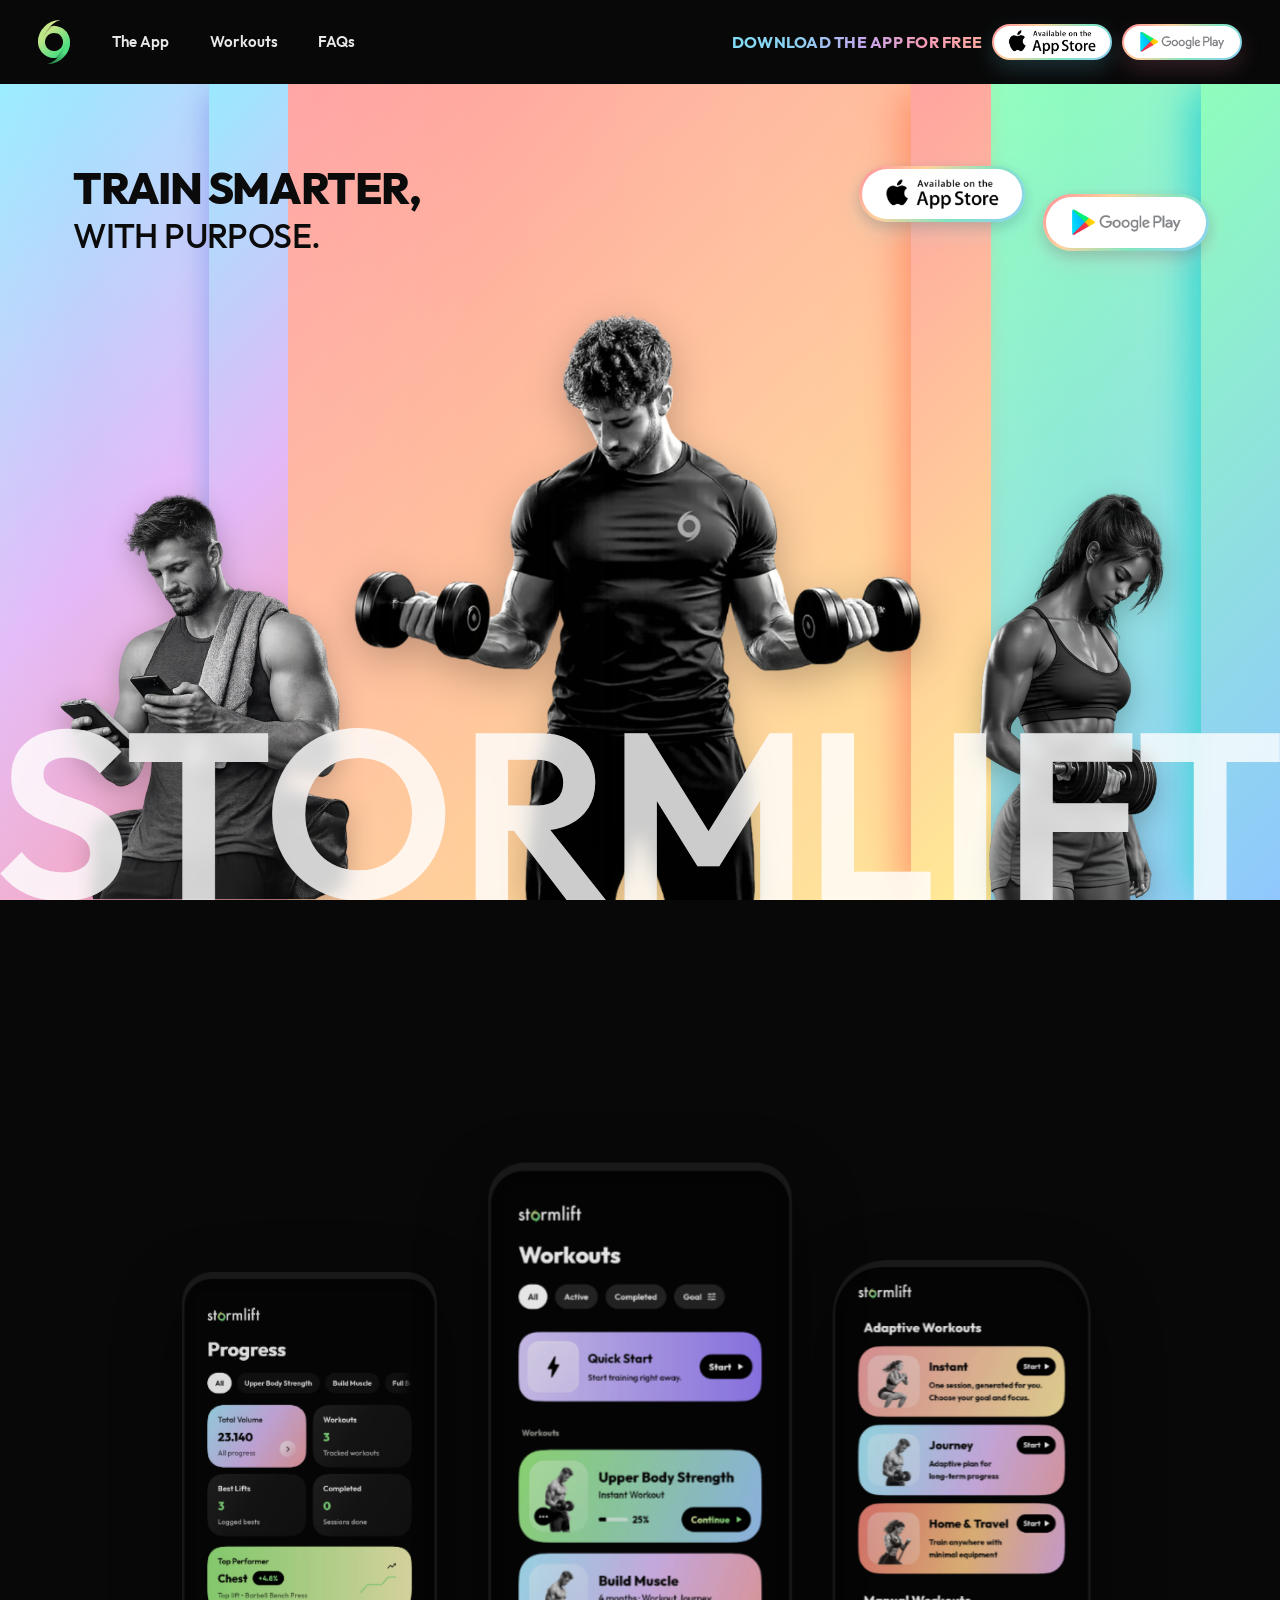
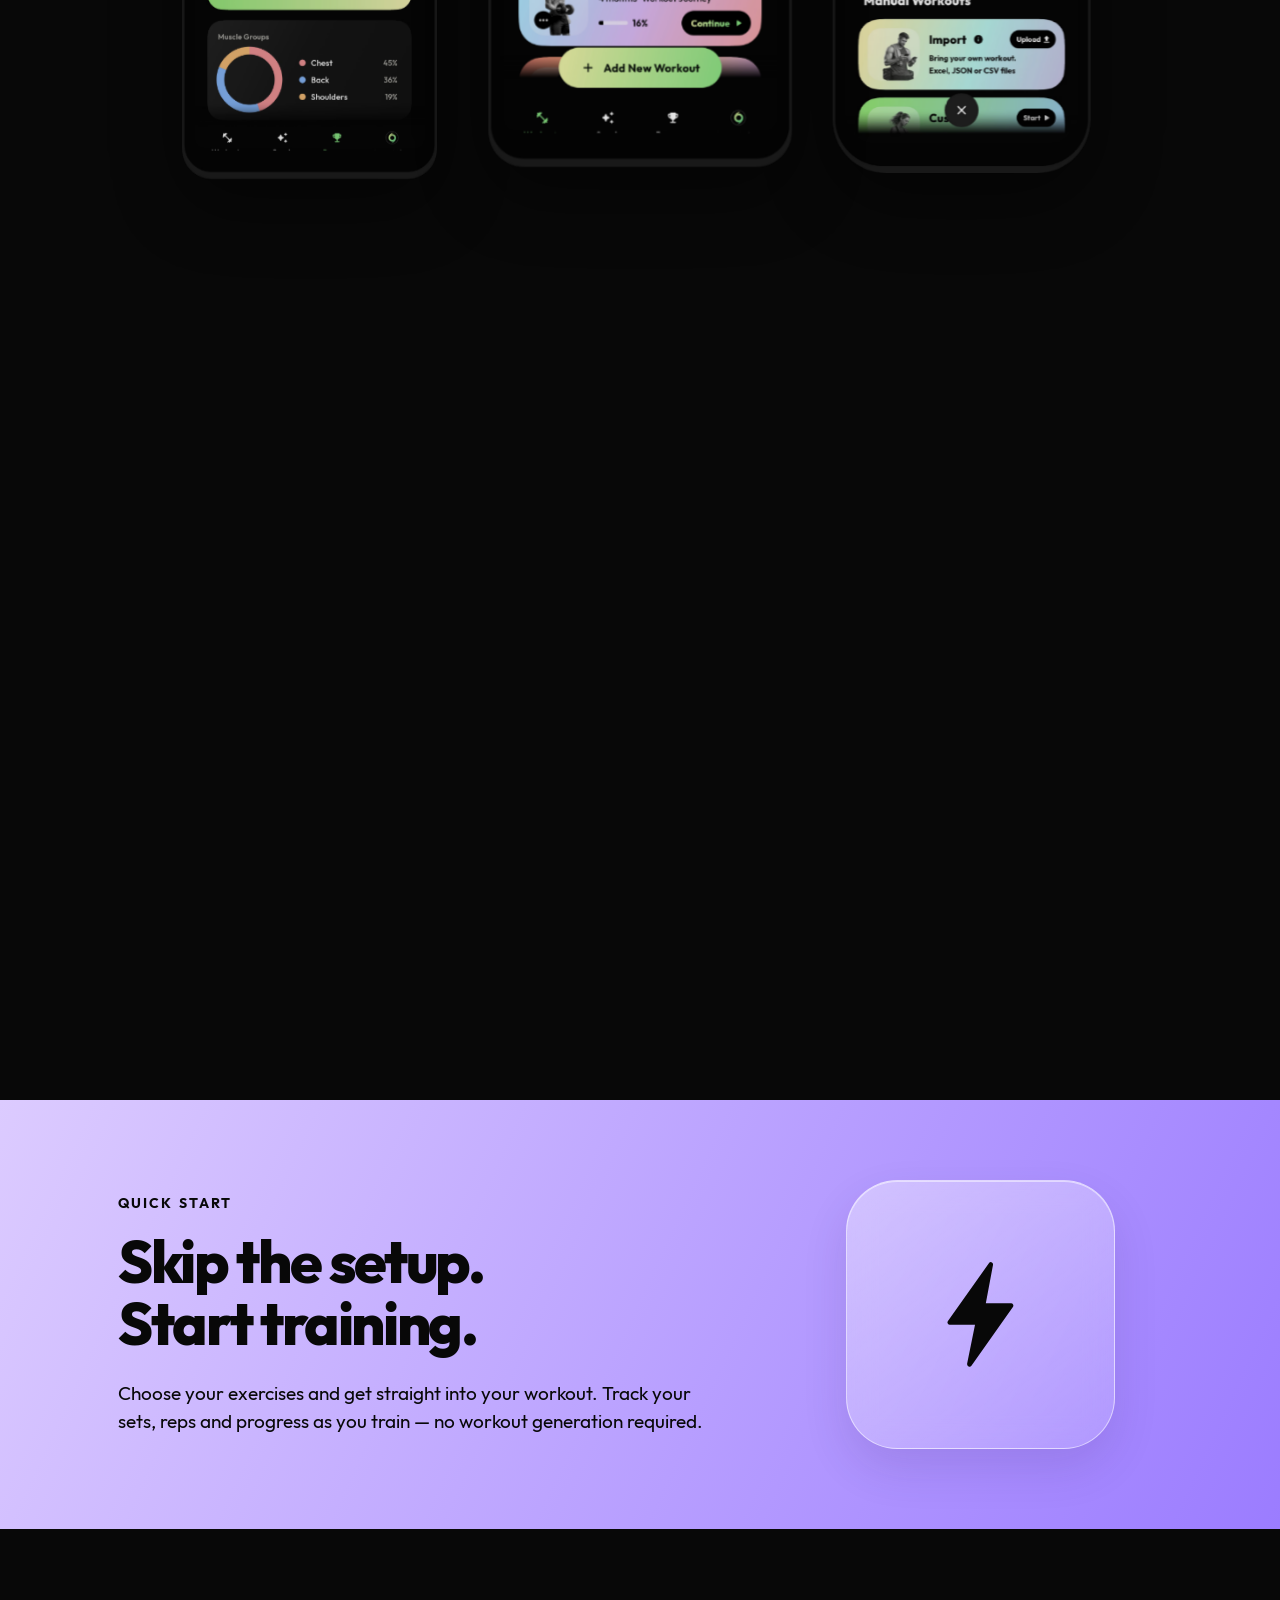
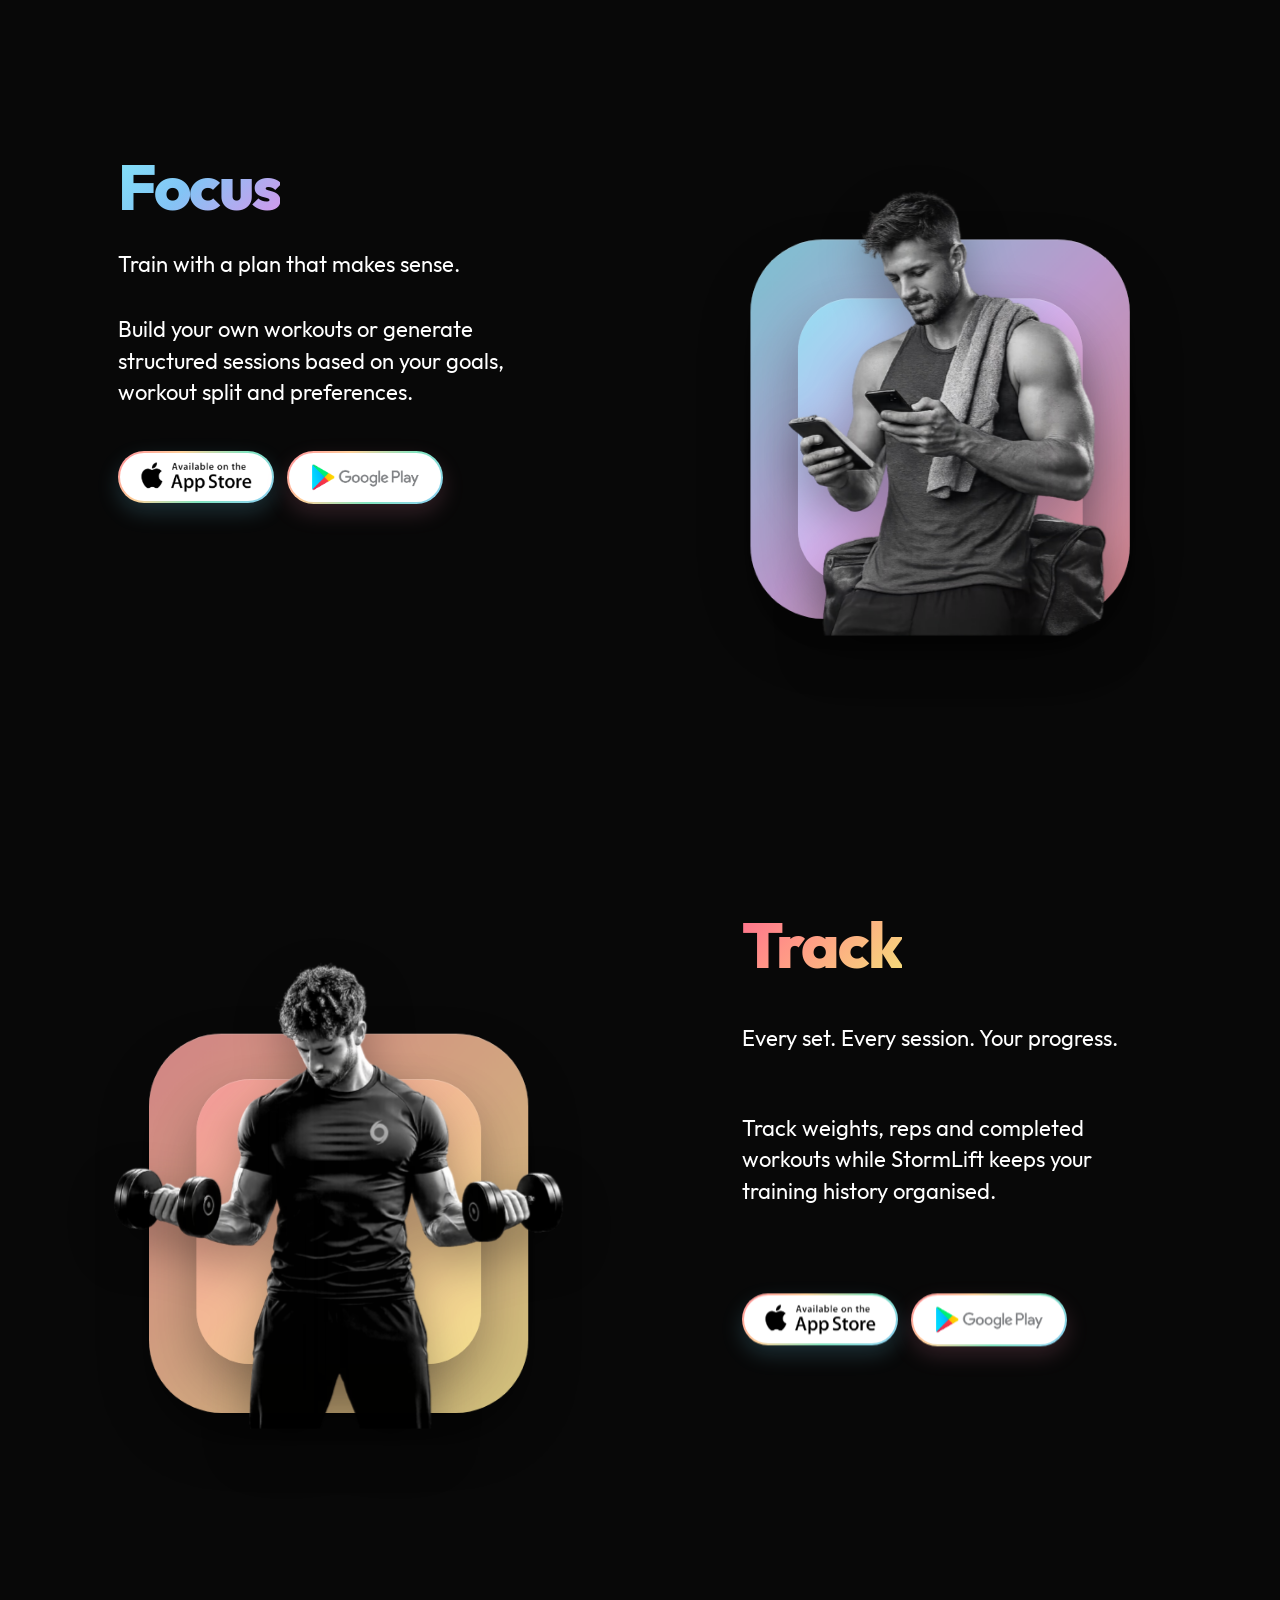
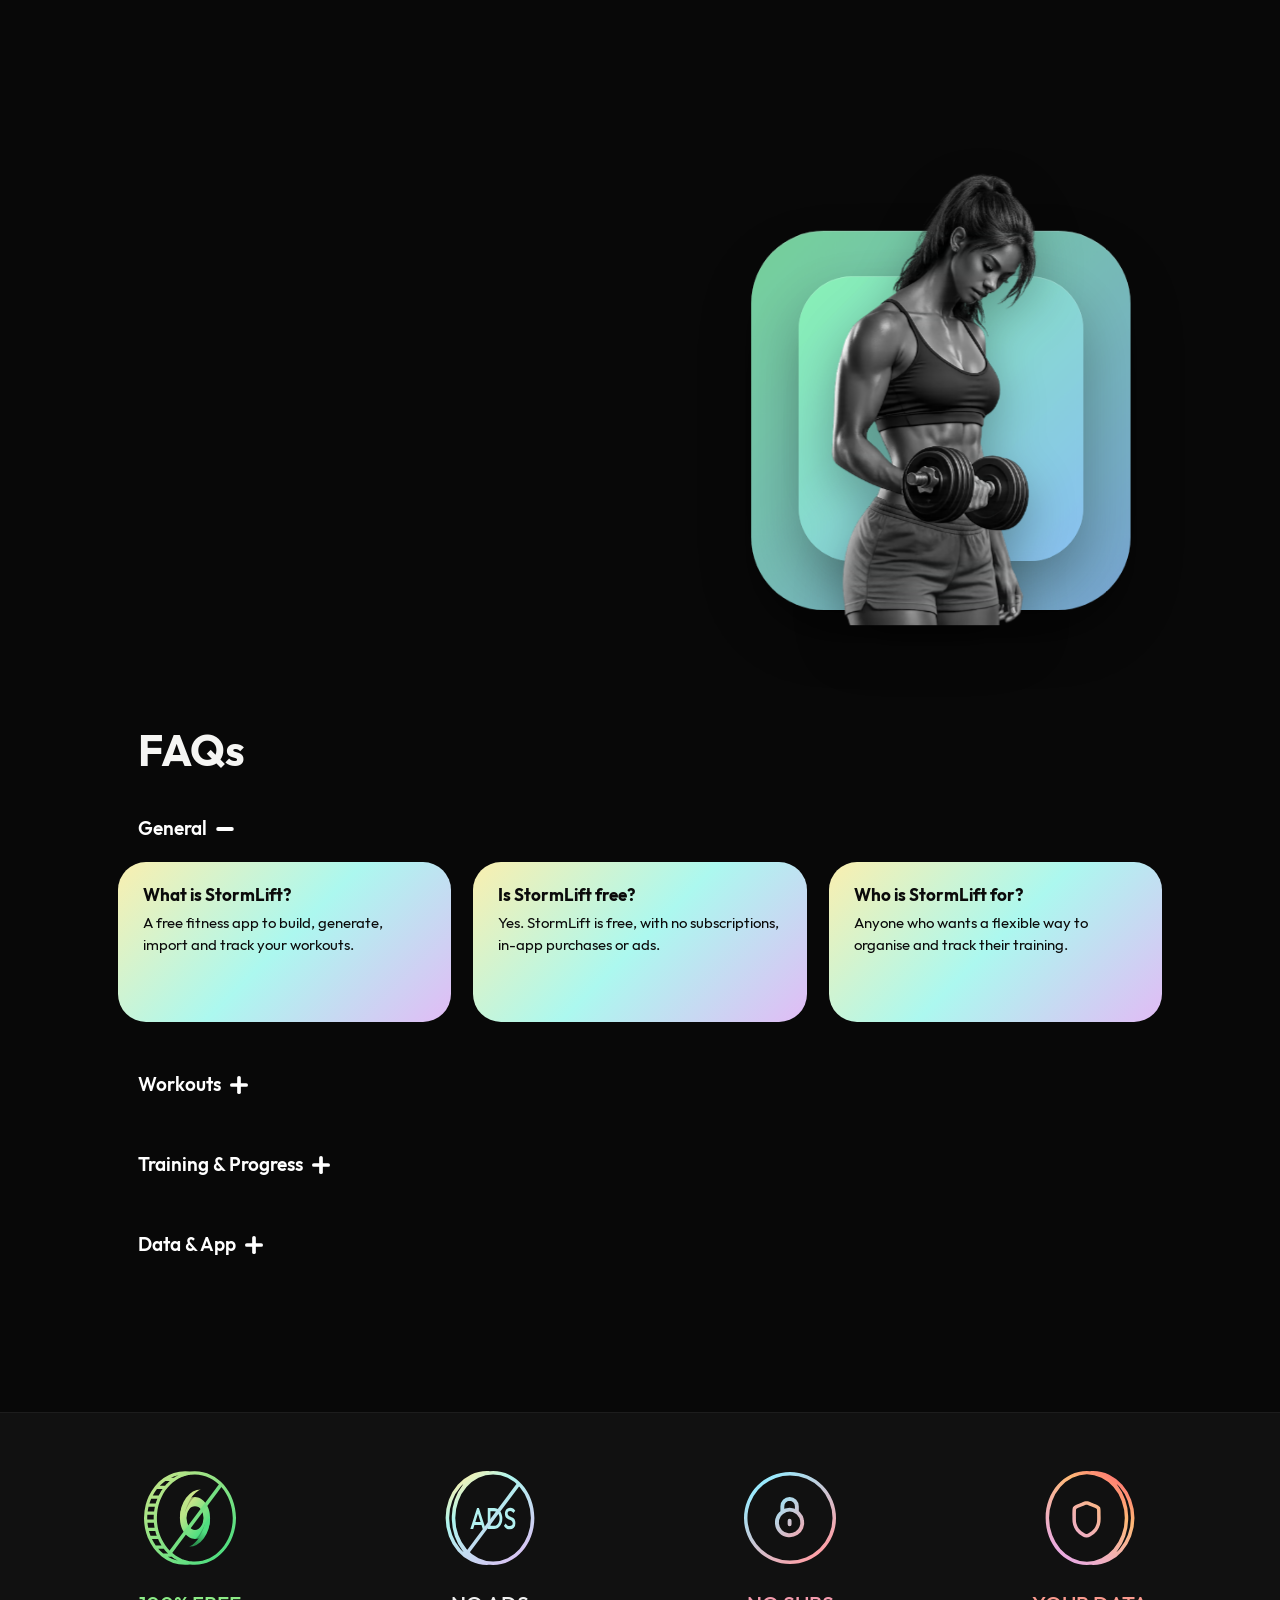
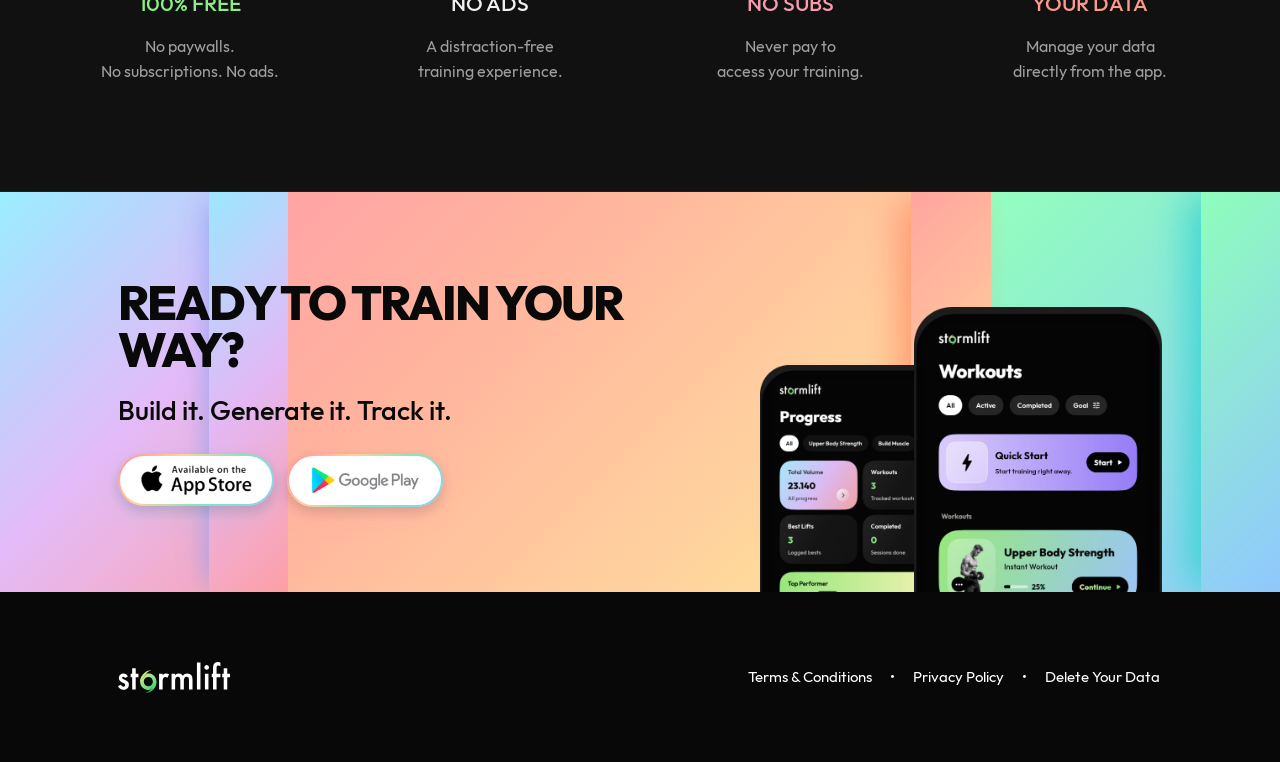
==== commit 0972b16f: "feat(website): add data deletion request page" ====
--- a/index.html
+++ b/index.html
@@ -193,7 +193,7 @@
 
     <footer class="site-footer" data-footer-reveal>
       <a class="footer-brand" href="#top" aria-label="StormLift home"><img src="assets/footer/logo-footer.svg" width="168" height="46" alt="StormLift" loading="lazy"></a>
-      <nav class="footer-nav" aria-label="Legal navigation"><a href="terms/">Terms &amp; Conditions</a><span aria-hidden="true">•</span><a href="privacy/">Privacy Policy</a></nav>
+      <nav class="footer-nav" aria-label="Legal navigation"><a href="terms/">Terms &amp; Conditions</a><span aria-hidden="true">•</span><a href="privacy/">Privacy Policy</a><span aria-hidden="true">•</span><a href="delete-data/" data-delete-data>Delete Your Data</a></nav>
       <div class="social-links" aria-label="StormLift social media"><a data-link="x" aria-label="StormLift on X"><img data-src="assets/footer/logo-x.svg" width="22" height="22" alt=""></a><a data-link="instagram" aria-label="StormLift on Instagram"><img data-src="assets/footer/logo-instagram.svg" width="26" height="26" alt=""></a></div>
     </footer>
   </body>
--- a/styles.css
+++ b/styles.css
@@ -443,7 +443,7 @@
 
 .site-footer { display: grid; grid-template-columns: 1fr auto 1fr; align-items: center; min-height: 150px; padding: 30px 9vw; background: #080808; }
 .footer-brand img { width: 132px; height: auto; }
-.footer-nav { display: flex; align-items: center; gap: 12px; color: #FFFFFF; font-size: 0.84rem; }
+.footer-nav { display: flex; flex-wrap: wrap; align-items: center; gap: 12px; color: #FFFFFF; font-size: 0.84rem; }
 .footer-nav a { position: relative; padding: 12px 2px; color: #e8e8e8; }
 .footer-nav a::after { position: absolute; right: 0; bottom: 7px; left: 0; height: 1px; content: ""; transform: scaleX(0); transform-origin: center; background: #fff; transition: transform 180ms ease; }
 .footer-nav a:hover, .footer-nav a:focus-visible { color: #fff; }
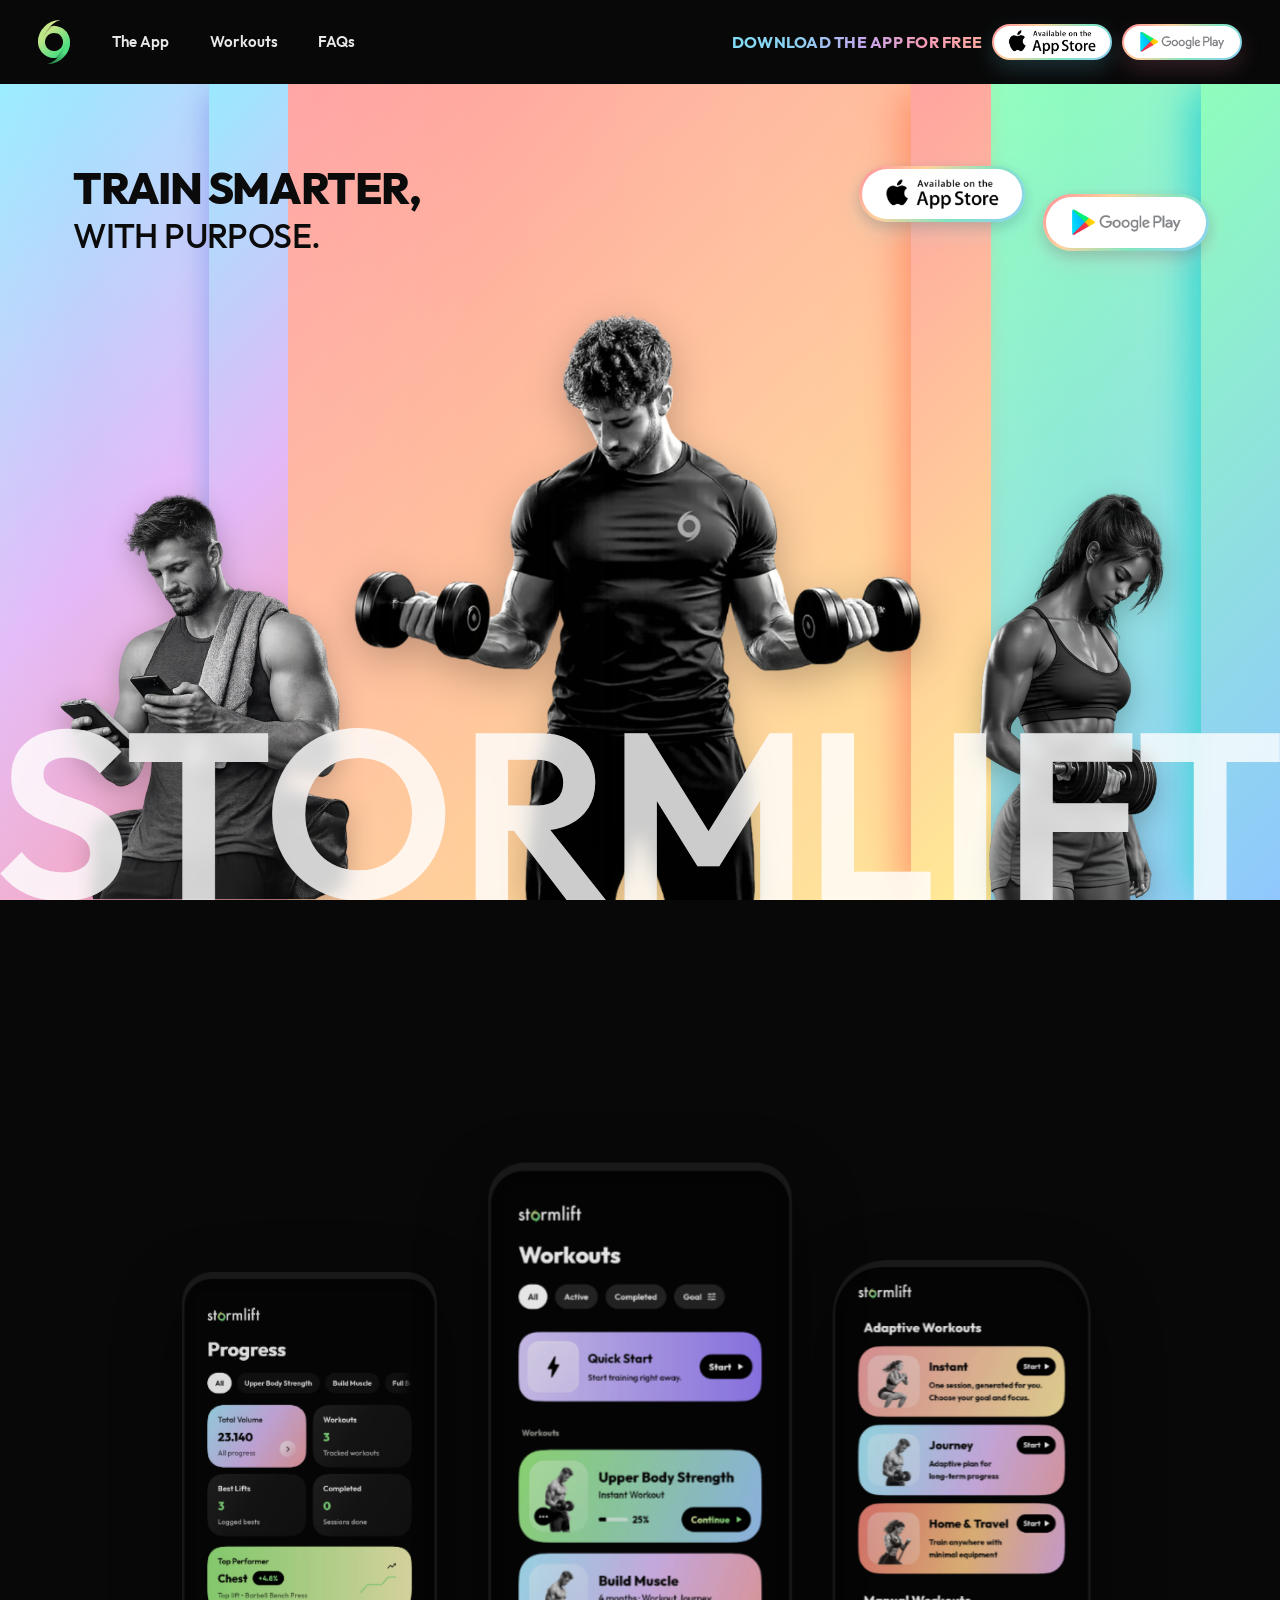
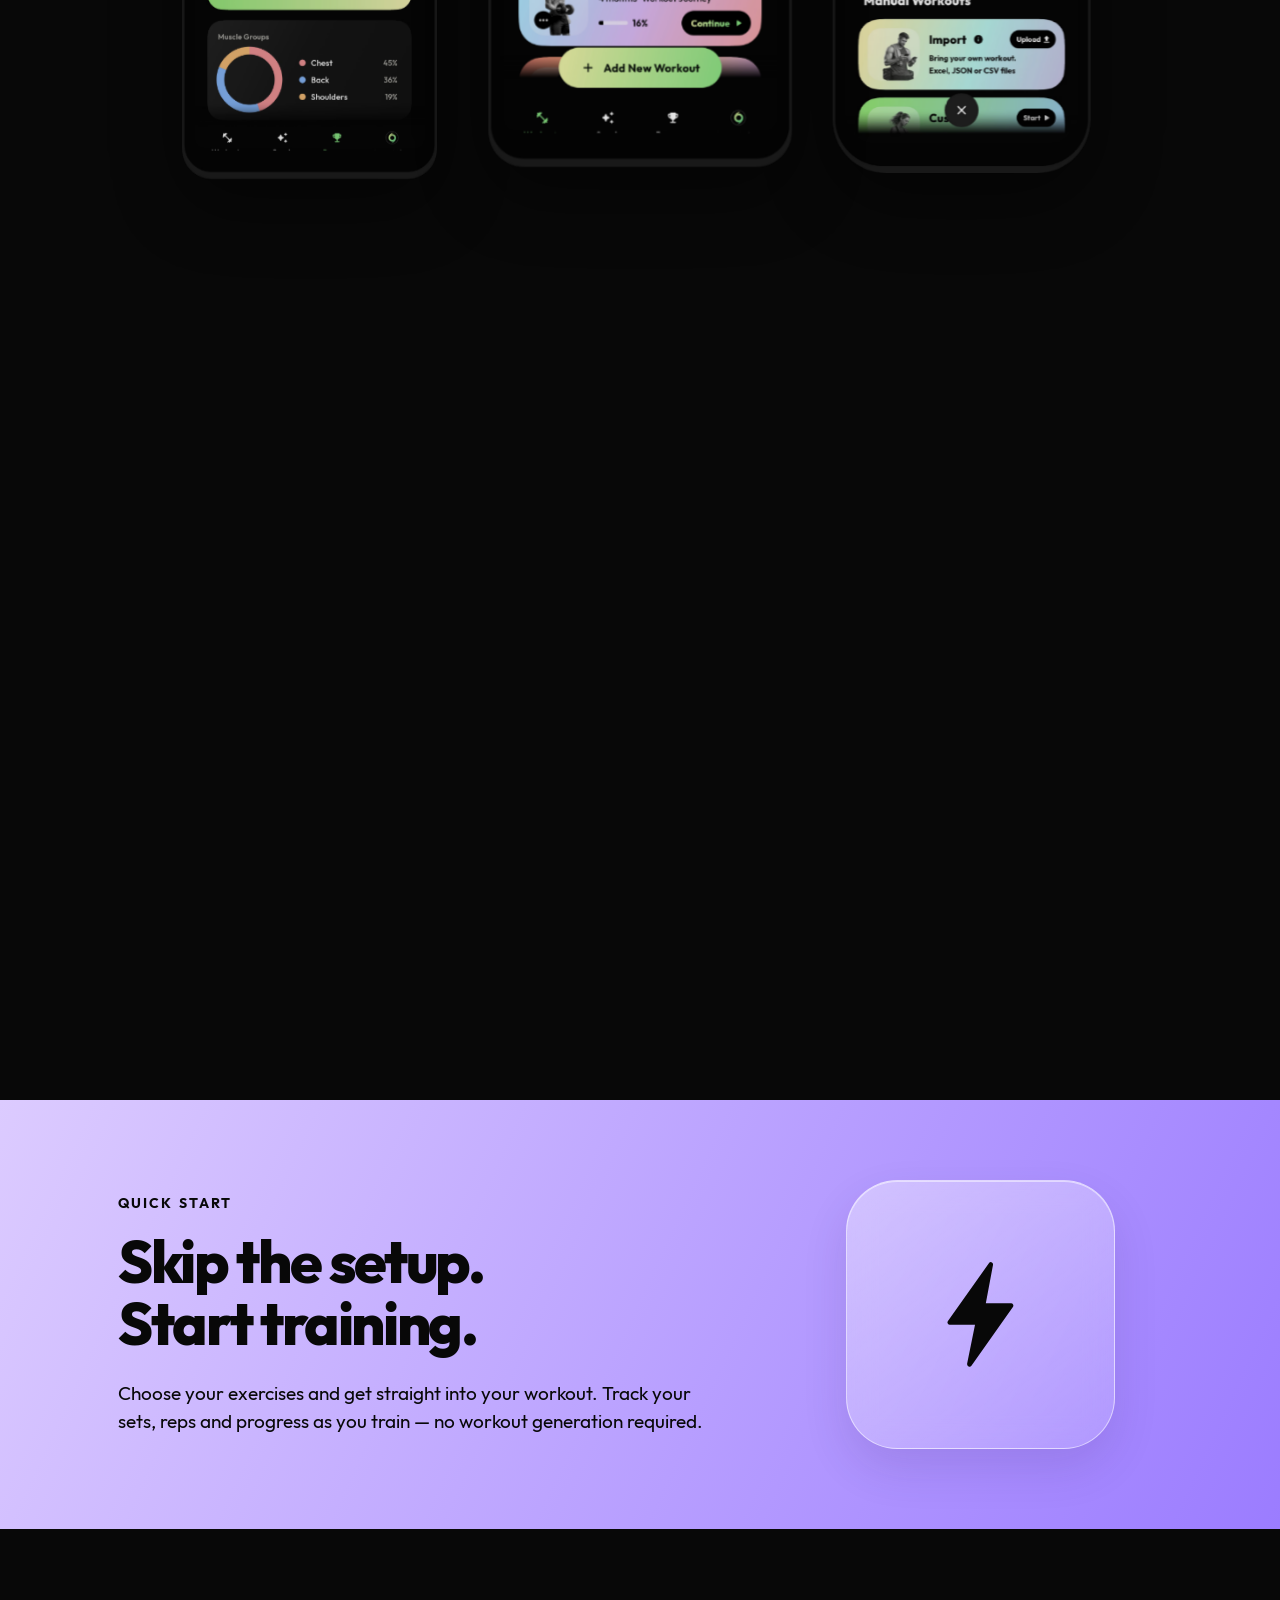
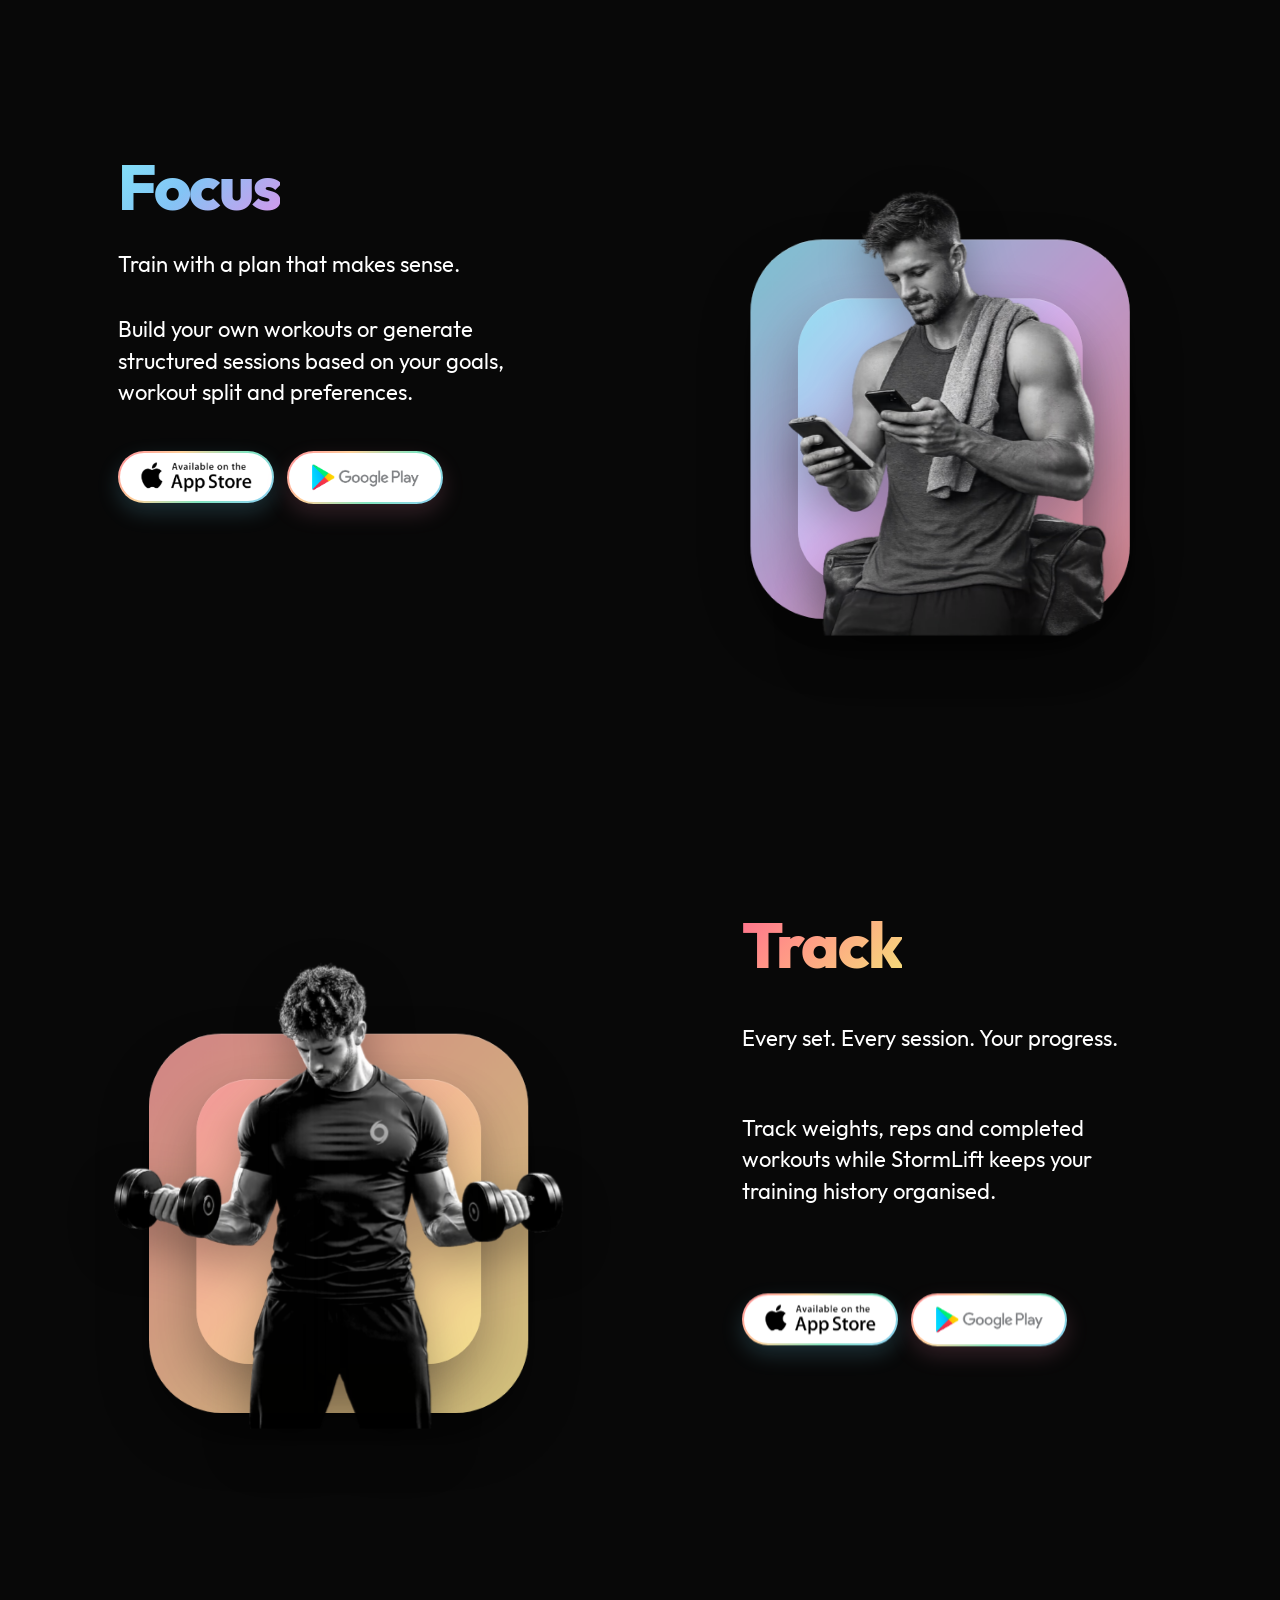
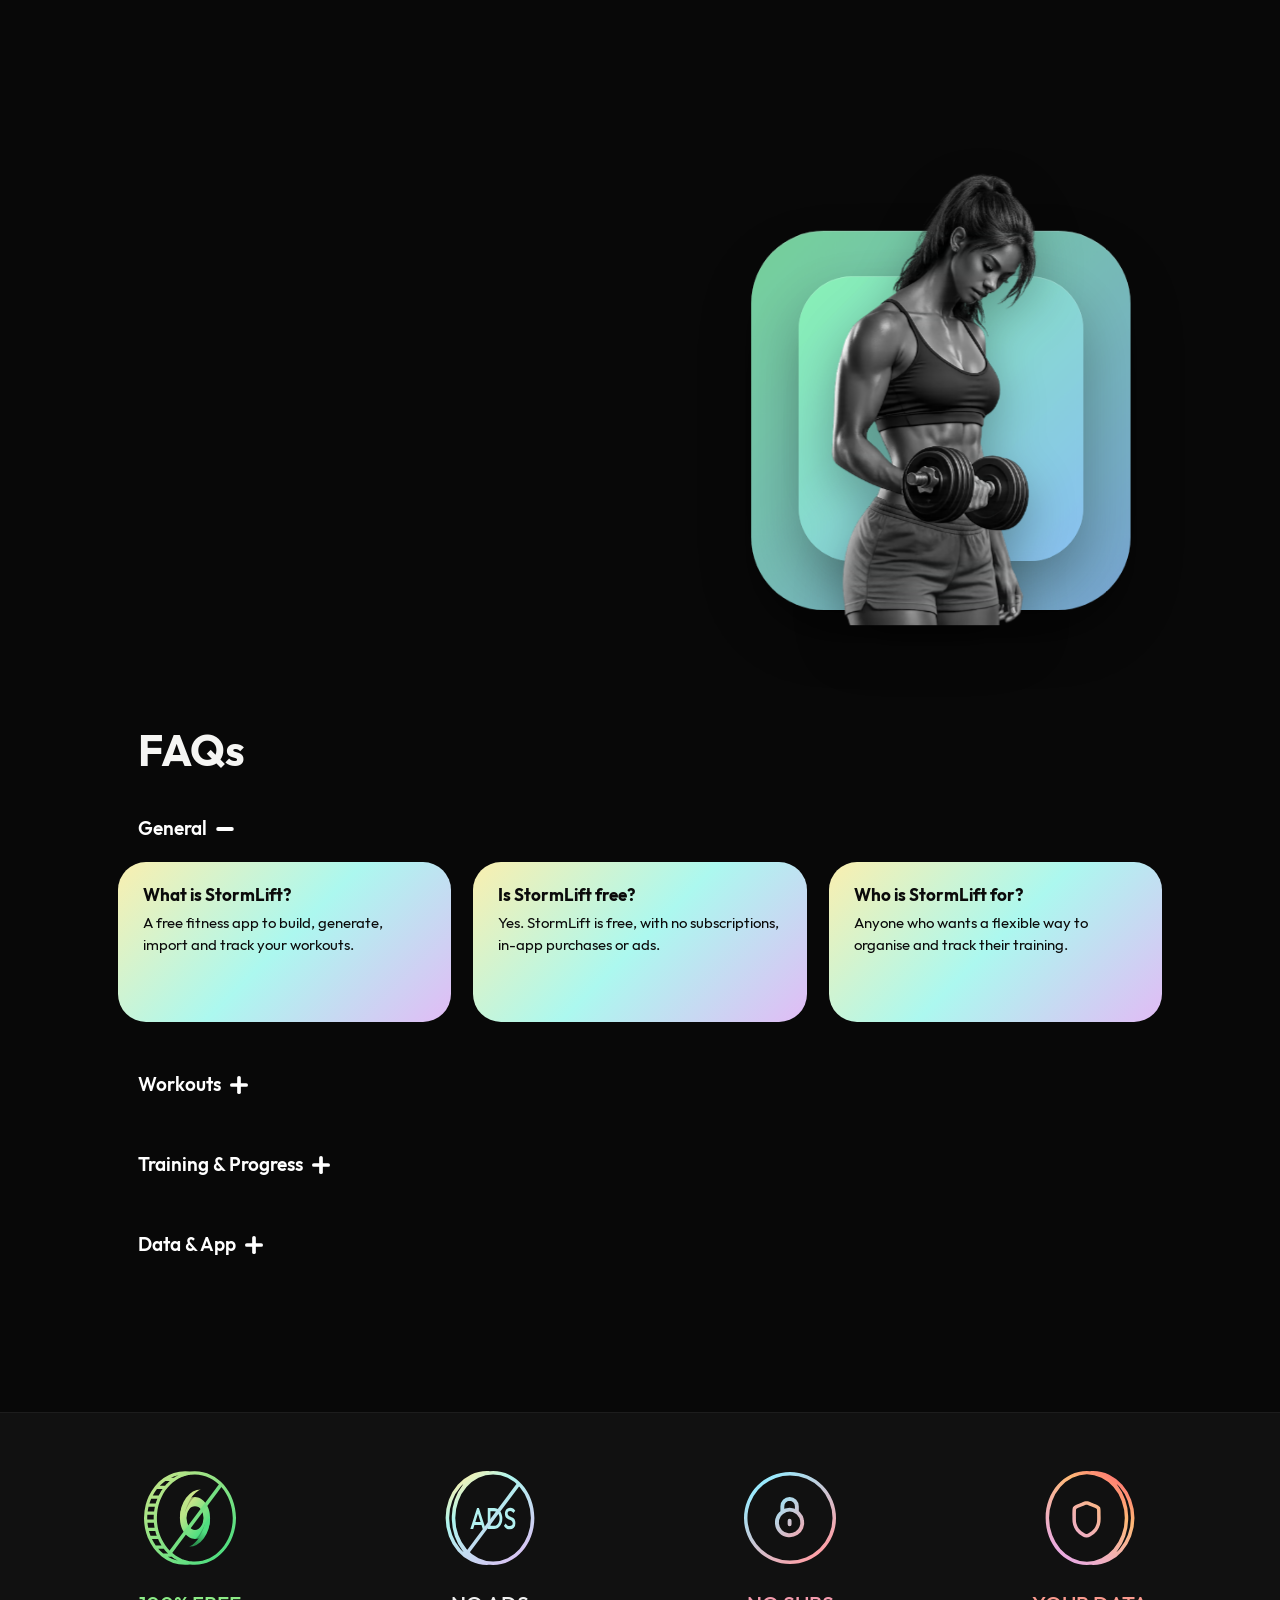
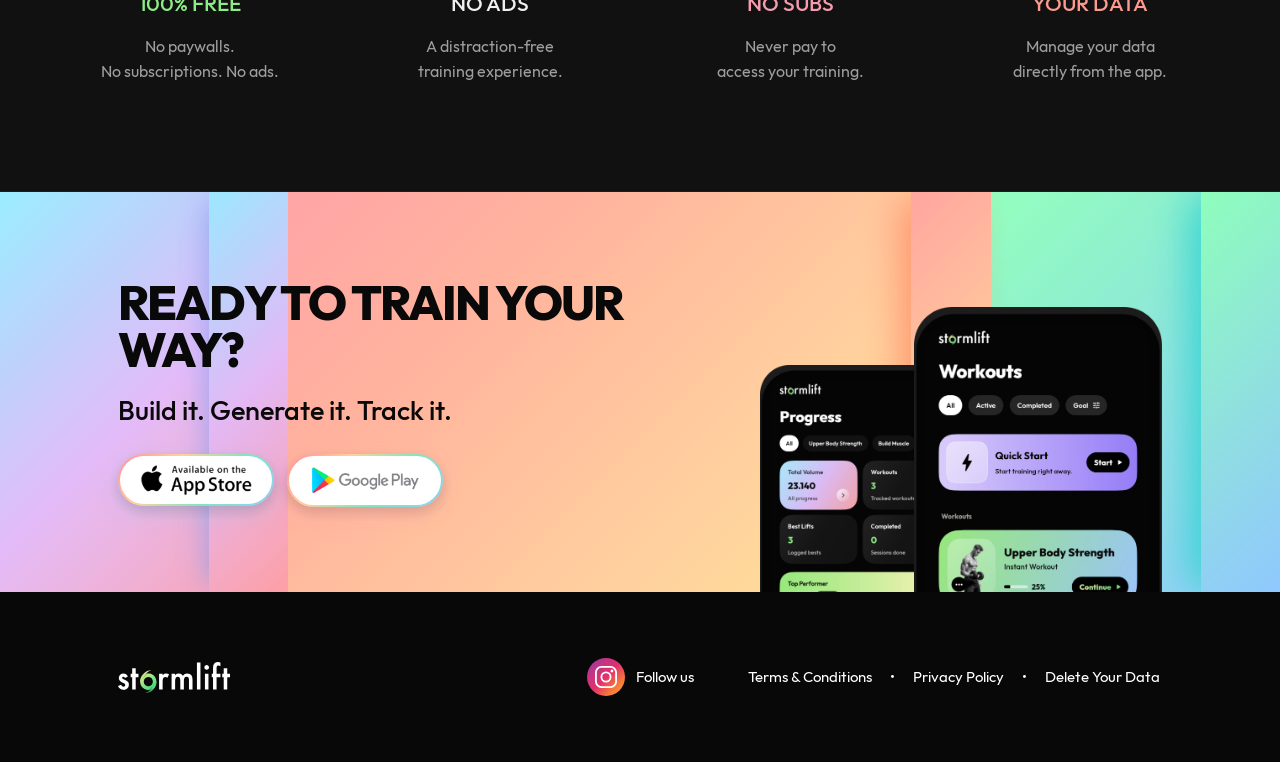
==== commit db55d57e: "feat: add Instagram follow link to website footer" ====
--- a/index.html
+++ b/index.html
@@ -28,7 +28,7 @@
     <link rel="icon" href="assets/header/logo.svg" type="image/svg+xml">
     <link rel="preload" href="assets/fonts/outfit-regular.woff2" as="font" type="font/woff2" crossorigin>
     <link rel="preload" href="assets/hero-slider/hero-man-dumbbells.avif" as="image" type="image/avif" fetchpriority="high" imagesrcset="assets/hero-slider/hero-man-dumbbells-480.avif 480w, assets/hero-slider/hero-man-dumbbells-640.avif 640w, assets/hero-slider/hero-man-dumbbells.avif 850w" imagesizes="(max-width: 900px) 88vw, 44vw">
-    <link rel="stylesheet" href="styles.css?v=header-store-buttons-1">
+    <link rel="stylesheet" href="styles.css?v=footer-instagram-1">
     <script src="script.js?v=app-store-launch-1" defer></script>
   </head>
   <!-- Full restore: enable iOS/Hero/Feature/Final/Social flags, set footer layout to center, and disable the compact Header CTA. Hero swapping resumes automatically. -->
@@ -193,8 +193,11 @@
 
     <footer class="site-footer" data-footer-reveal>
       <a class="footer-brand" href="#top" aria-label="StormLift home"><img src="assets/footer/logo-footer.svg" width="168" height="46" alt="StormLift" loading="lazy"></a>
+      <a class="footer-instagram" href="https://www.instagram.com/stormliftapp/" target="_blank" rel="noopener noreferrer" aria-label="Follow StormLift on Instagram (@stormliftapp)">
+        <span class="footer-instagram__icon" aria-hidden="true"><img src="assets/footer/logo-instagram.svg" width="22" height="22" alt="" loading="lazy"></span>
+        <span>Follow us</span>
+      </a>
       <nav class="footer-nav" aria-label="Legal navigation"><a href="terms/">Terms &amp; Conditions</a><span aria-hidden="true">•</span><a href="privacy/">Privacy Policy</a><span aria-hidden="true">•</span><a href="delete-data/" data-delete-data>Delete Your Data</a></nav>
-      <div class="social-links" aria-label="StormLift social media"><a data-link="x" aria-label="StormLift on X"><img data-src="assets/footer/logo-x.svg" width="22" height="22" alt=""></a><a data-link="instagram" aria-label="StormLift on Instagram"><img data-src="assets/footer/logo-instagram.svg" width="26" height="26" alt=""></a></div>
     </footer>
   </body>
 </html>
--- a/styles.css
+++ b/styles.css
@@ -443,7 +443,8 @@
 
 .site-footer { display: grid; grid-template-columns: 1fr auto 1fr; align-items: center; min-height: 150px; padding: 30px 9vw; background: #080808; }
 .footer-brand img { width: 132px; height: auto; }
-.footer-nav { display: flex; flex-wrap: wrap; align-items: center; gap: 12px; color: #FFFFFF; font-size: 0.84rem; }
+.footer-nav { display: flex; flex-wrap: wrap; align-items: center; gap: 12px; color: #FFFFFF; }
+.footer-nav, .footer-instagram { font-size: .84rem; }
 .footer-nav a { position: relative; padding: 12px 2px; color: #e8e8e8; }
 .footer-nav a::after { position: absolute; right: 0; bottom: 7px; left: 0; height: 1px; content: ""; transform: scaleX(0); transform-origin: center; background: #fff; transition: transform 180ms ease; }
 .footer-nav a:hover, .footer-nav a:focus-visible { color: #fff; }
@@ -454,6 +455,13 @@
 .social-links img { width: 16px; height: 16px; }
 .site-shell-page[data-footer-legal-layout="right"] .site-footer { grid-template-columns: 1fr auto; }
 .site-shell-page[data-footer-legal-layout="right"] .footer-nav { grid-column: 2; justify-self: end; }
+.home-page[data-footer-legal-layout="right"] .site-footer { grid-template-columns: minmax(0, 1fr) auto minmax(0, 1fr); column-gap: 24px; }
+.home-page .footer-brand { justify-self: start; }
+.home-page[data-footer-legal-layout="right"] .footer-nav { grid-column: 3; grid-row: 1; max-width: 100%; }
+.footer-instagram { grid-column: 2; grid-row: 1; justify-self: center; display: inline-flex; align-items: center; gap: 11px; min-height: 44px; border-radius: 999px; color: #FFFFFF; transition: opacity 180ms ease; }
+.footer-instagram:hover { opacity: .82; }
+.footer-instagram__icon { display: grid; place-items: center; flex: none; width: 38px; height: 38px; border-radius: 50%; background: linear-gradient(135deg, #833AB4 0%, #C13584 25%, #E1306C 50%, #F77737 75%, #FCAF45 100%); }
+.footer-instagram__icon img { width: 22px; height: 22px; filter: brightness(0) invert(1); }
 
 .motion-ready .reveal { opacity: 0; transform: translateY(28px) scale(.985); transition: opacity 720ms ease, transform 780ms var(--ease-premium); }
 .motion-ready .reveal.is-visible { opacity: 1; transform: translateY(0) scale(1); }
@@ -844,7 +852,8 @@
     padding: 30px max(var(--footer-content-gutter), calc((100vw - 1592px) / 2));
   }
   .site-shell-page .footer-brand img { width: clamp(112px, 6.25vw, 128px); }
-  .site-shell-page .footer-nav { gap: 16px; font-size: clamp(.95rem, 1.1458vw, 1.375rem); }
+  .site-shell-page .footer-nav { gap: 16px; }
+  .site-shell-page .footer-nav, .home-page .footer-instagram { font-size: clamp(.95rem, 1.1458vw, 1.375rem); }
   .site-shell-page .footer-nav a { color: #FFFFFF; }
   .site-shell-page .social-links { gap: 18px; }
   .site-shell-page .social-links a { width: clamp(38px, 2.5vw, 48px); height: clamp(38px, 2.5vw, 48px); }
@@ -935,6 +944,8 @@
 }
 
 @media (max-width: 900px) {
+  .home-page[data-footer-legal-layout="right"] .site-footer { align-content: center; row-gap: 12px; }
+  .home-page[data-footer-legal-layout="right"] .footer-nav { grid-column: 1 / -1; grid-row: 2; justify-self: center; justify-content: center; }
   .quick-start__content { grid-template-columns: minmax(0, 1.35fr) minmax(0, .75fr); gap: 32px; padding-block: 60px; }
   .quick-start h2 { font-size: clamp(2.5rem, 4.9vw, 3rem); }
   .quick-start__glass { width: min(100%, clamp(180px, 26vw, 230px)); }
@@ -1087,12 +1098,15 @@
   .final-phone--big { width: 60.6%; }
   .site-footer { grid-template-columns: 1fr auto; min-height: 176px; padding: 30px 20px; }
   .footer-brand img { width: 105px; }
-  .footer-nav { grid-column: 1 / -1; grid-row: 2; justify-content: center; order: 3; font-size: .75rem; }
+  .footer-nav { grid-column: 1 / -1; grid-row: 2; justify-content: center; order: 3; }
+  .footer-nav, .footer-instagram { font-size: .75rem; }
   .social-links { grid-column: 2; grid-row: 1; }
   .site-shell-page[data-footer-legal-layout="right"] .site-footer { grid-template-columns: 1fr; align-content: center; row-gap: 8px; }
   .site-shell-page[data-footer-legal-layout="right"] .footer-nav { grid-column: 1; grid-row: 2; justify-self: end; justify-content: flex-end; }
   .home-page .footer-brand { justify-self: center; }
-  .home-page[data-footer-legal-layout="right"] .footer-nav { justify-self: center; justify-content: center; }
+  .home-page[data-footer-legal-layout="right"] .site-footer { grid-template-columns: 1fr; row-gap: 12px; }
+  .home-page .footer-instagram { grid-column: 1; grid-row: 2; }
+  .home-page[data-footer-legal-layout="right"] .footer-nav { grid-column: 1; grid-row: 3; justify-self: center; justify-content: center; }
   .legal-main { width: min(100% - 32px, 900px); padding: 72px 0 100px; }
   .legal-hero { margin-bottom: 54px; }
   .legal-content h2 { margin-top: 50px; padding-top: 28px; }
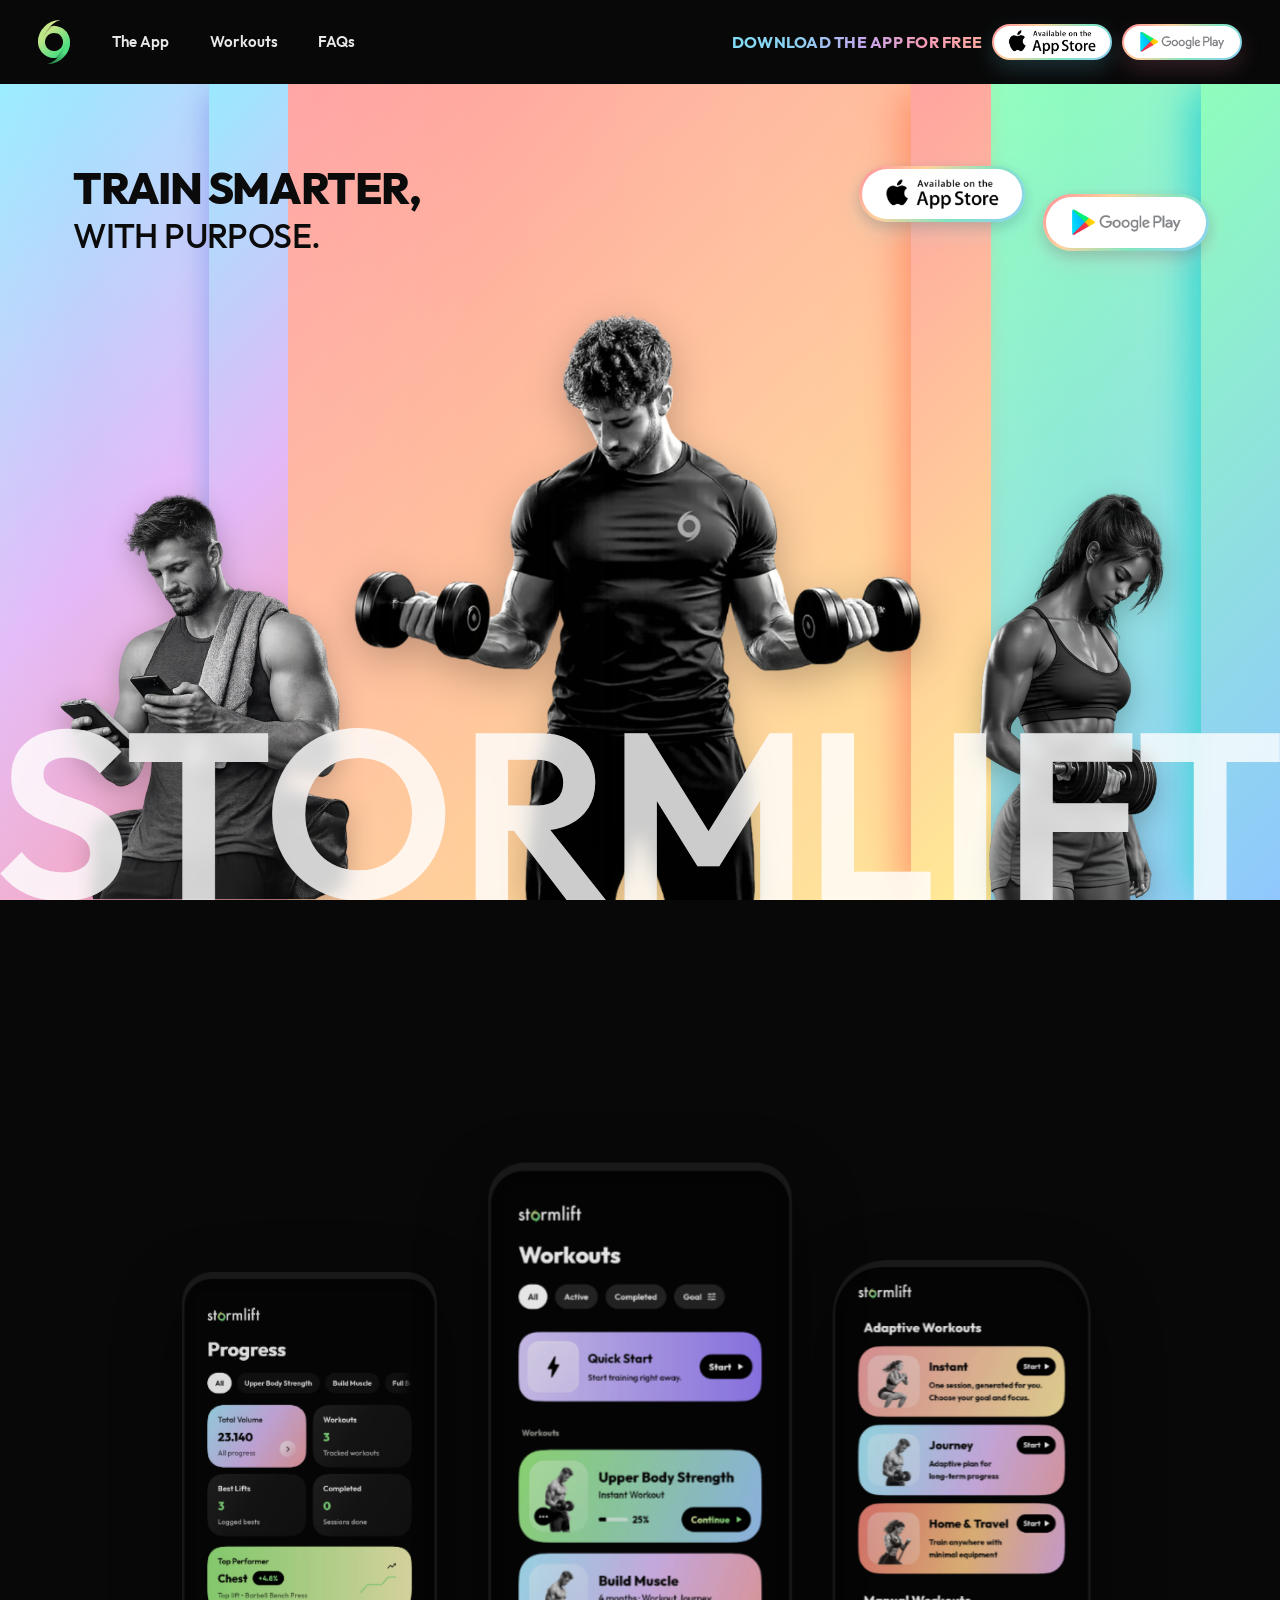
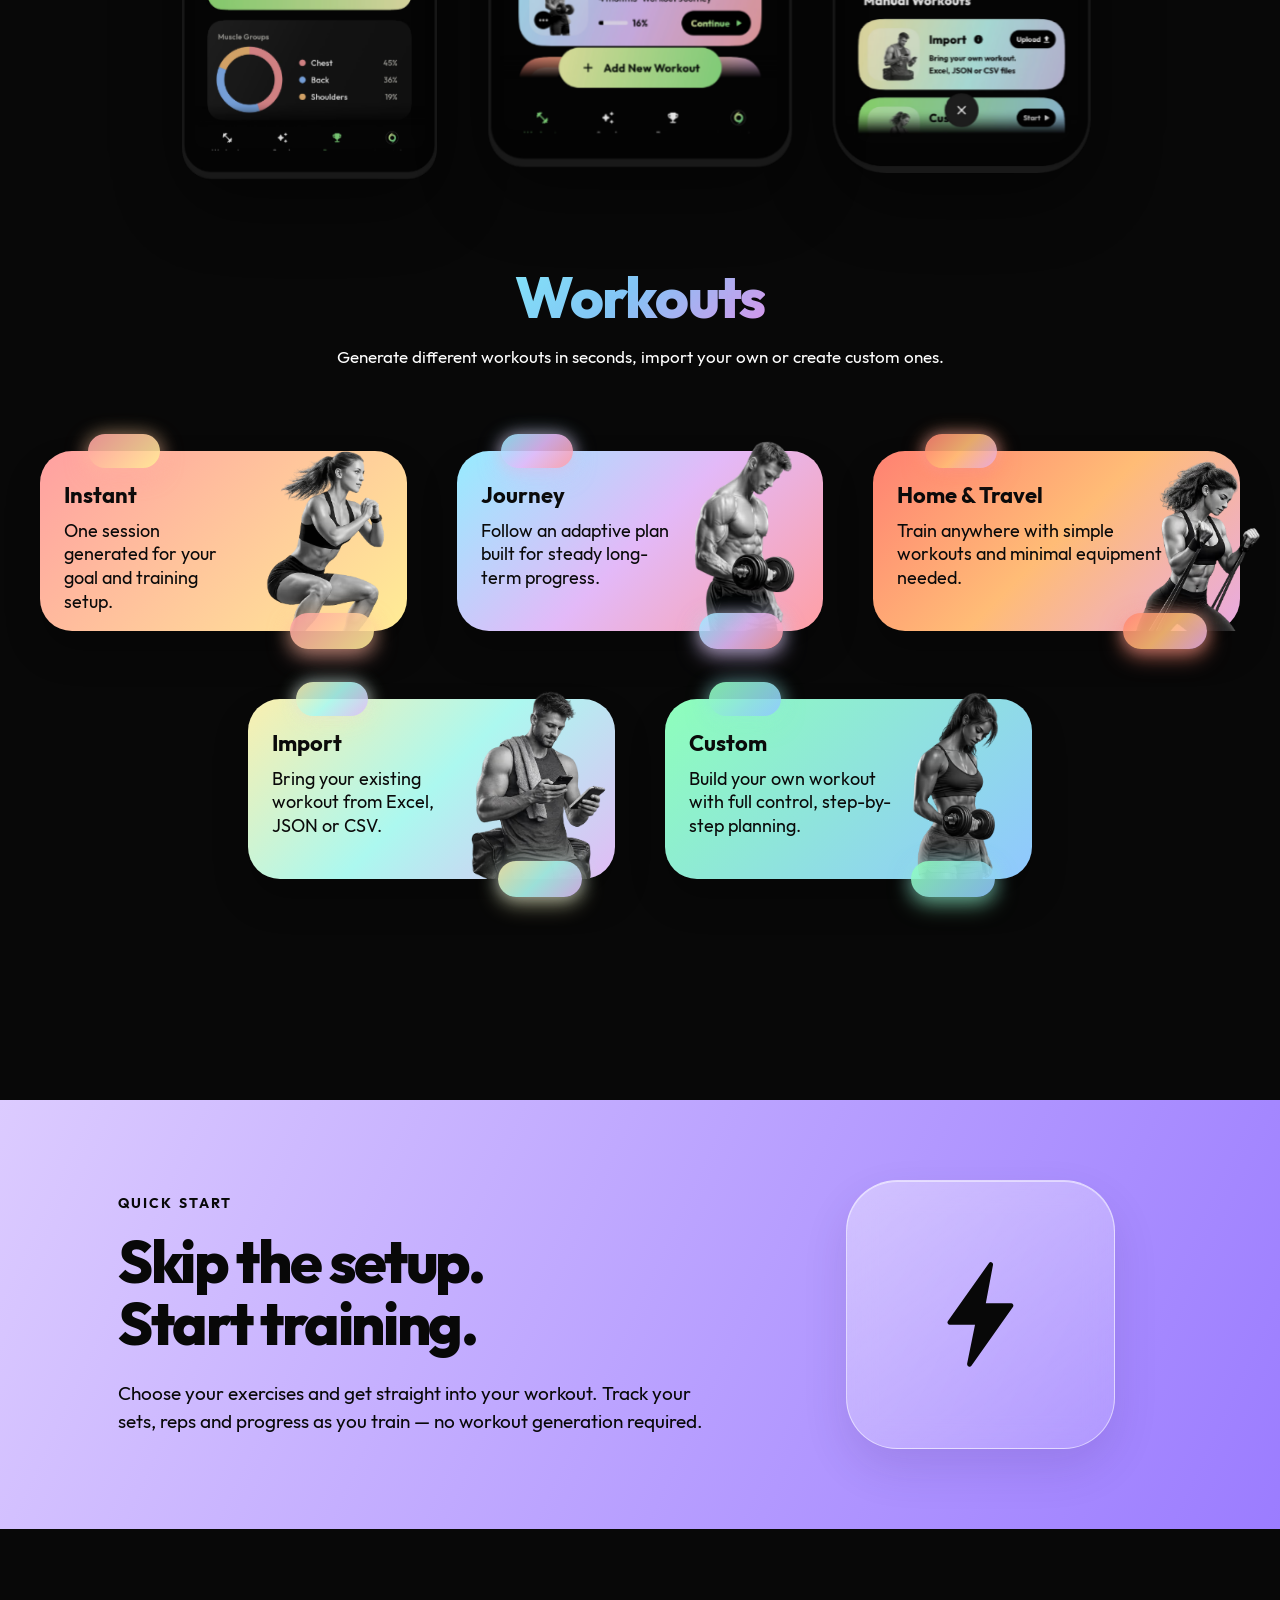
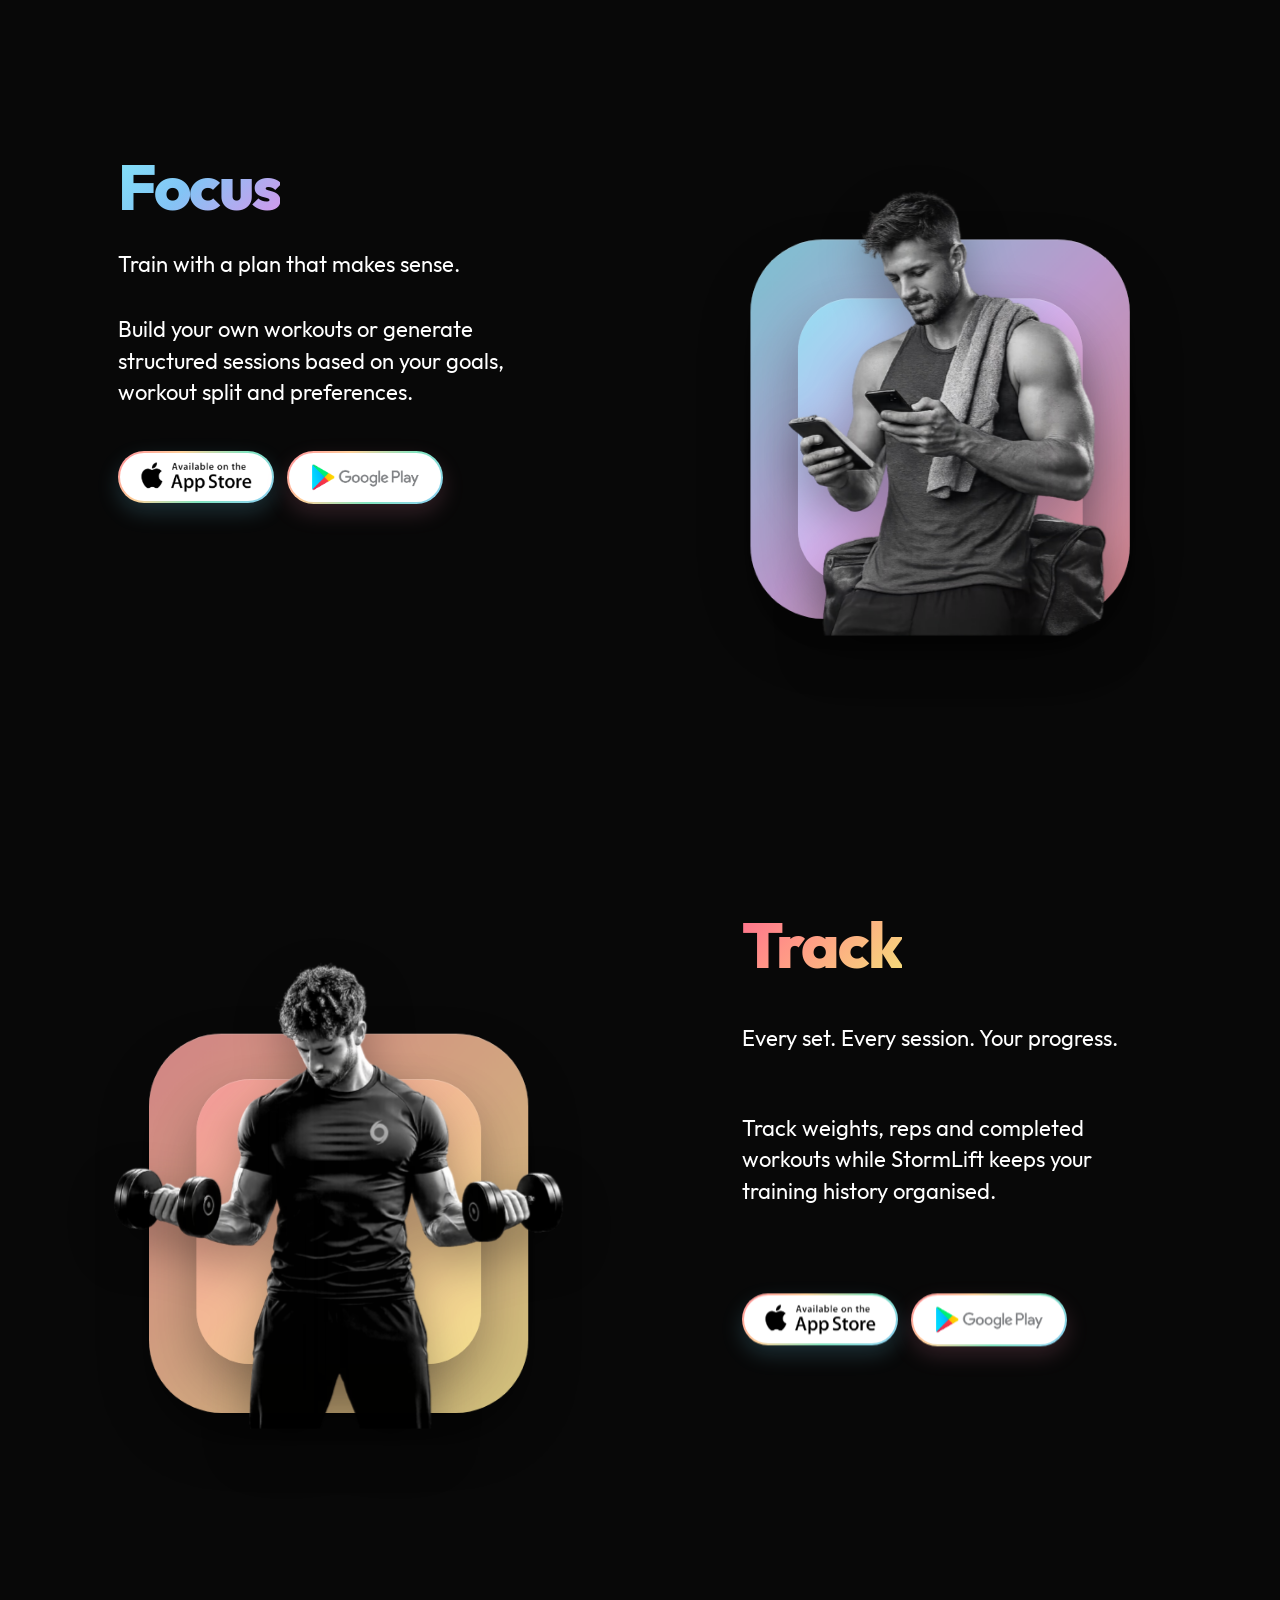
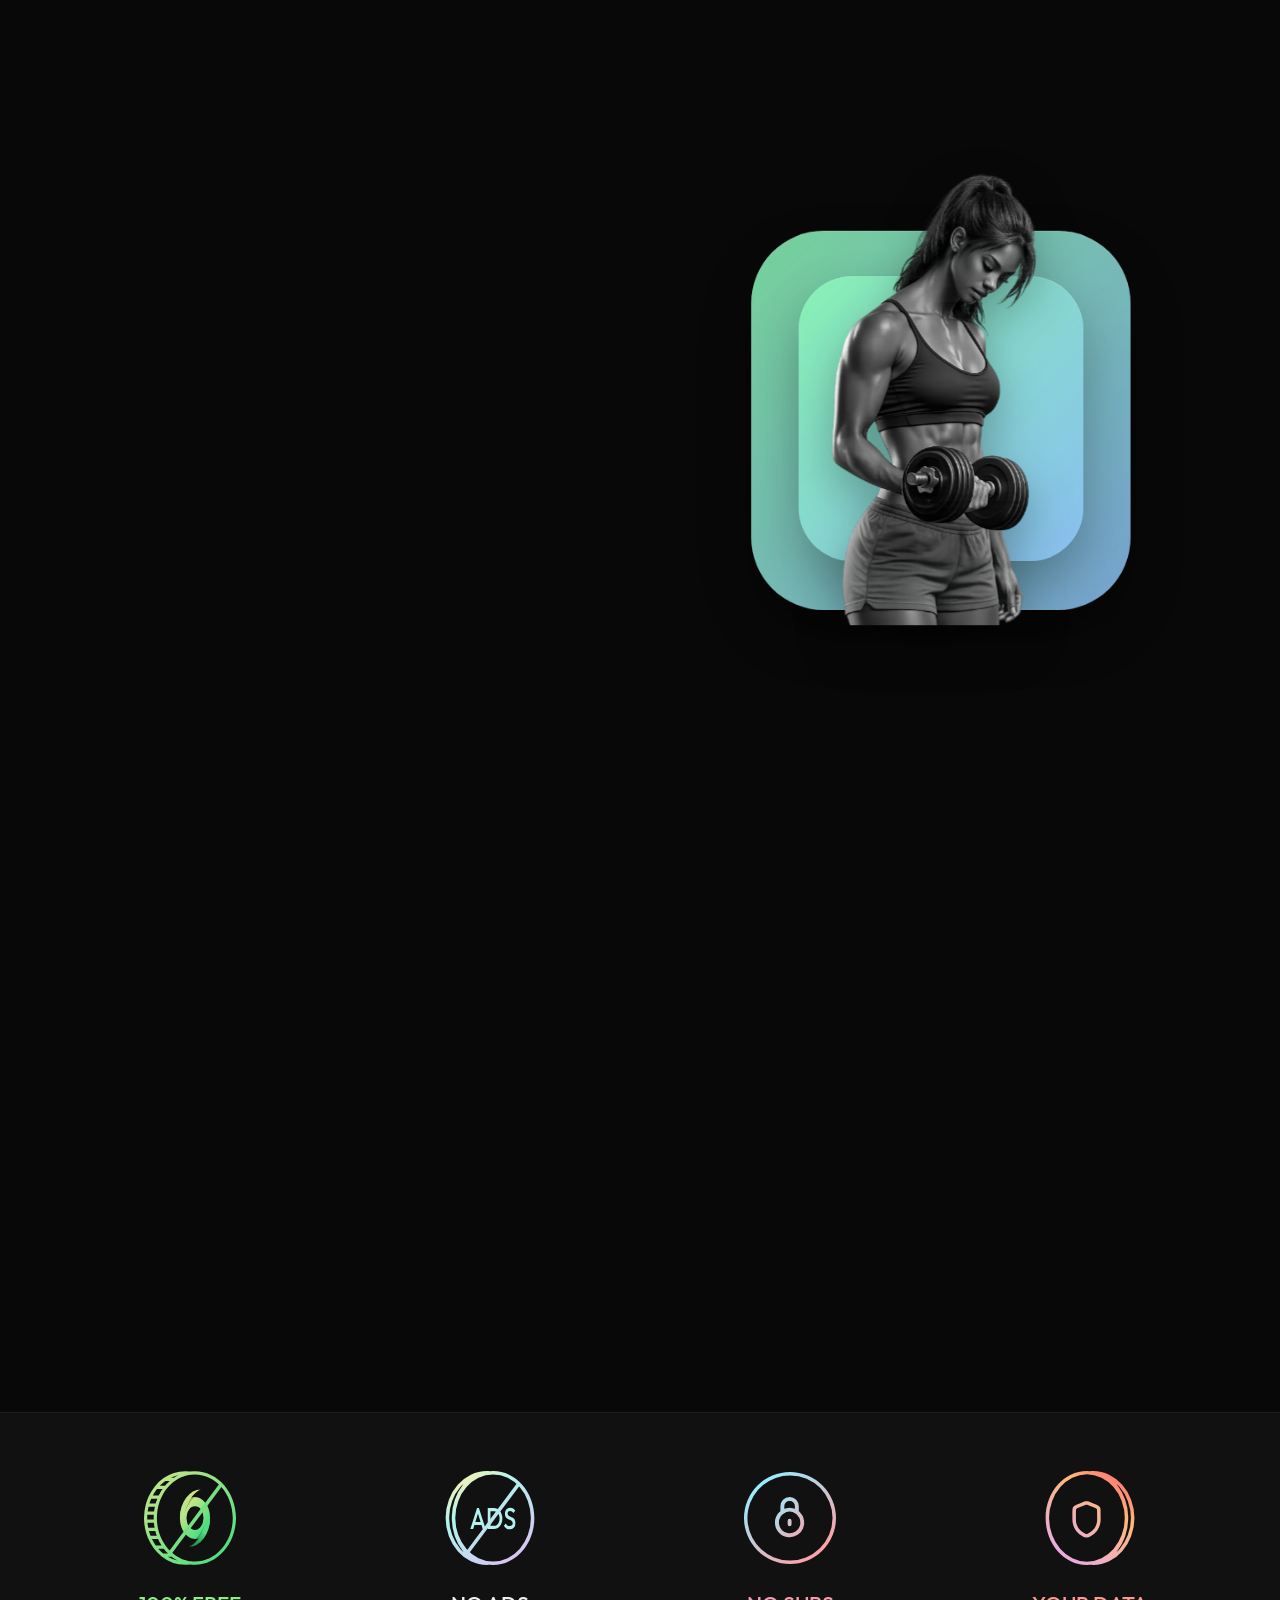
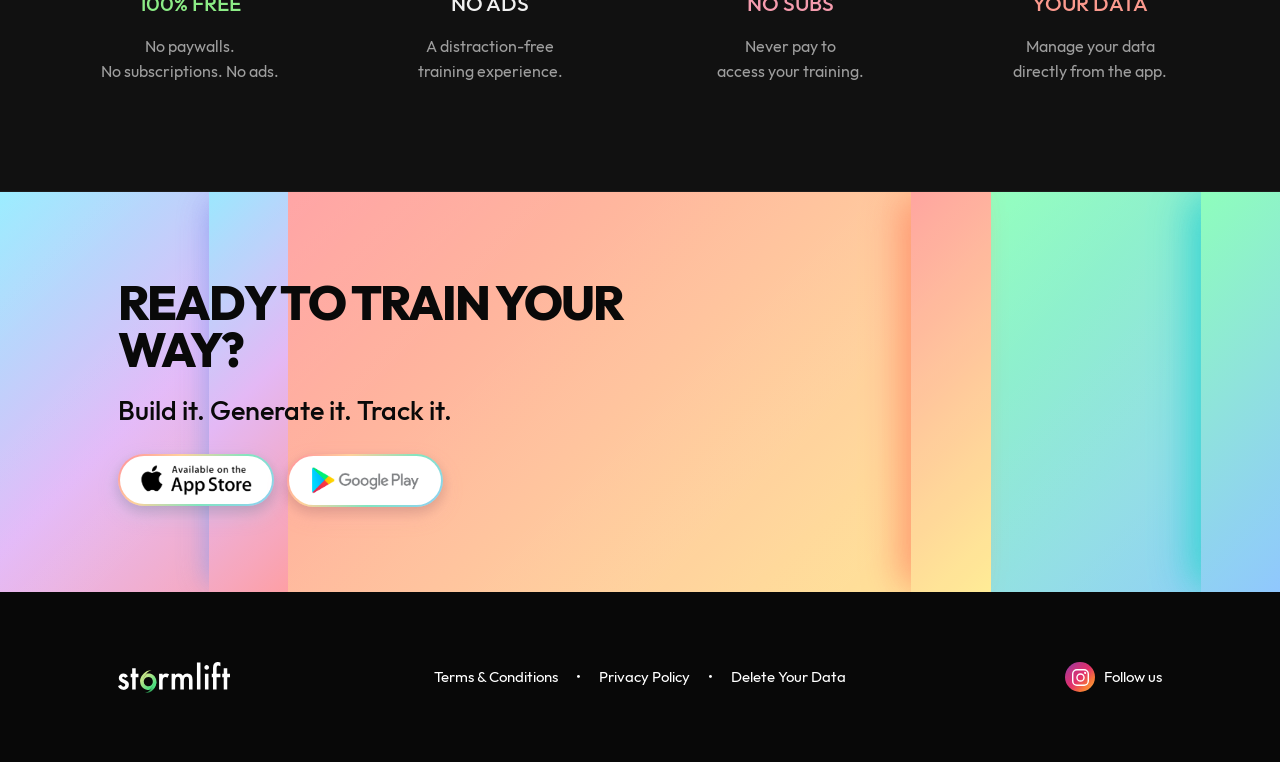
==== commit 2204cc57: "fix: refine website footer alignment and Instagram icon size" ====
--- a/index.html
+++ b/index.html
@@ -28,7 +28,7 @@
     <link rel="icon" href="assets/header/logo.svg" type="image/svg+xml">
     <link rel="preload" href="assets/fonts/outfit-regular.woff2" as="font" type="font/woff2" crossorigin>
     <link rel="preload" href="assets/hero-slider/hero-man-dumbbells.avif" as="image" type="image/avif" fetchpriority="high" imagesrcset="assets/hero-slider/hero-man-dumbbells-480.avif 480w, assets/hero-slider/hero-man-dumbbells-640.avif 640w, assets/hero-slider/hero-man-dumbbells.avif 850w" imagesizes="(max-width: 900px) 88vw, 44vw">
-    <link rel="stylesheet" href="styles.css?v=footer-instagram-1">
+    <link rel="stylesheet" href="styles.css?v=footer-refinement-1">
     <script src="script.js?v=app-store-launch-1" defer></script>
   </head>
   <!-- Full restore: enable iOS/Hero/Feature/Final/Social flags, set footer layout to center, and disable the compact Header CTA. Hero swapping resumes automatically. -->
@@ -193,11 +193,11 @@
 
     <footer class="site-footer" data-footer-reveal>
       <a class="footer-brand" href="#top" aria-label="StormLift home"><img src="assets/footer/logo-footer.svg" width="168" height="46" alt="StormLift" loading="lazy"></a>
+      <nav class="footer-nav" aria-label="Legal navigation"><a href="terms/">Terms &amp; Conditions</a><span aria-hidden="true">•</span><a href="privacy/">Privacy Policy</a><span aria-hidden="true">•</span><a href="delete-data/" data-delete-data>Delete Your Data</a></nav>
       <a class="footer-instagram" href="https://www.instagram.com/stormliftapp/" target="_blank" rel="noopener noreferrer" aria-label="Follow StormLift on Instagram (@stormliftapp)">
-        <span class="footer-instagram__icon" aria-hidden="true"><img src="assets/footer/logo-instagram.svg" width="22" height="22" alt="" loading="lazy"></span>
+        <span class="footer-instagram__icon" aria-hidden="true"><img src="assets/footer/logo-instagram.svg" width="17" height="17" alt="" loading="lazy"></span>
         <span>Follow us</span>
       </a>
-      <nav class="footer-nav" aria-label="Legal navigation"><a href="terms/">Terms &amp; Conditions</a><span aria-hidden="true">•</span><a href="privacy/">Privacy Policy</a><span aria-hidden="true">•</span><a href="delete-data/" data-delete-data>Delete Your Data</a></nav>
     </footer>
   </body>
 </html>
--- a/styles.css
+++ b/styles.css
@@ -457,11 +457,11 @@
 .site-shell-page[data-footer-legal-layout="right"] .footer-nav { grid-column: 2; justify-self: end; }
 .home-page[data-footer-legal-layout="right"] .site-footer { grid-template-columns: minmax(0, 1fr) auto minmax(0, 1fr); column-gap: 24px; }
 .home-page .footer-brand { justify-self: start; }
-.home-page[data-footer-legal-layout="right"] .footer-nav { grid-column: 3; grid-row: 1; max-width: 100%; }
-.footer-instagram { grid-column: 2; grid-row: 1; justify-self: center; display: inline-flex; align-items: center; gap: 11px; min-height: 44px; border-radius: 999px; color: #FFFFFF; transition: opacity 180ms ease; }
+.home-page[data-footer-legal-layout="right"] .footer-nav { grid-column: 2; grid-row: 1; justify-self: center; justify-content: center; max-width: 100%; }
+.footer-instagram { grid-column: 3; grid-row: 1; justify-self: end; display: inline-flex; align-items: center; gap: 9px; min-height: 44px; border-radius: 999px; color: #FFFFFF; transition: opacity 180ms ease; }
 .footer-instagram:hover { opacity: .82; }
-.footer-instagram__icon { display: grid; place-items: center; flex: none; width: 38px; height: 38px; border-radius: 50%; background: linear-gradient(135deg, #833AB4 0%, #C13584 25%, #E1306C 50%, #F77737 75%, #FCAF45 100%); }
-.footer-instagram__icon img { width: 22px; height: 22px; filter: brightness(0) invert(1); }
+.footer-instagram__icon { display: grid; place-items: center; flex: none; width: 30px; height: 30px; border-radius: 50%; background: linear-gradient(135deg, #833AB4 0%, #C13584 25%, #E1306C 50%, #F77737 75%, #FCAF45 100%); }
+.footer-instagram__icon img { width: 17px; height: 17px; filter: brightness(0) invert(1); }
 
 .motion-ready .reveal { opacity: 0; transform: translateY(28px) scale(.985); transition: opacity 720ms ease, transform 780ms var(--ease-premium); }
 .motion-ready .reveal.is-visible { opacity: 1; transform: translateY(0) scale(1); }
@@ -1105,8 +1105,8 @@
   .site-shell-page[data-footer-legal-layout="right"] .footer-nav { grid-column: 1; grid-row: 2; justify-self: end; justify-content: flex-end; }
   .home-page .footer-brand { justify-self: center; }
   .home-page[data-footer-legal-layout="right"] .site-footer { grid-template-columns: 1fr; row-gap: 12px; }
-  .home-page .footer-instagram { grid-column: 1; grid-row: 2; }
-  .home-page[data-footer-legal-layout="right"] .footer-nav { grid-column: 1; grid-row: 3; justify-self: center; justify-content: center; }
+  .home-page .footer-instagram { grid-column: 1; grid-row: 3; justify-self: center; }
+  .home-page[data-footer-legal-layout="right"] .footer-nav { grid-column: 1; grid-row: 2; justify-self: center; justify-content: center; }
   .legal-main { width: min(100% - 32px, 900px); padding: 72px 0 100px; }
   .legal-hero { margin-bottom: 54px; }
   .legal-content h2 { margin-top: 50px; padding-top: 28px; }
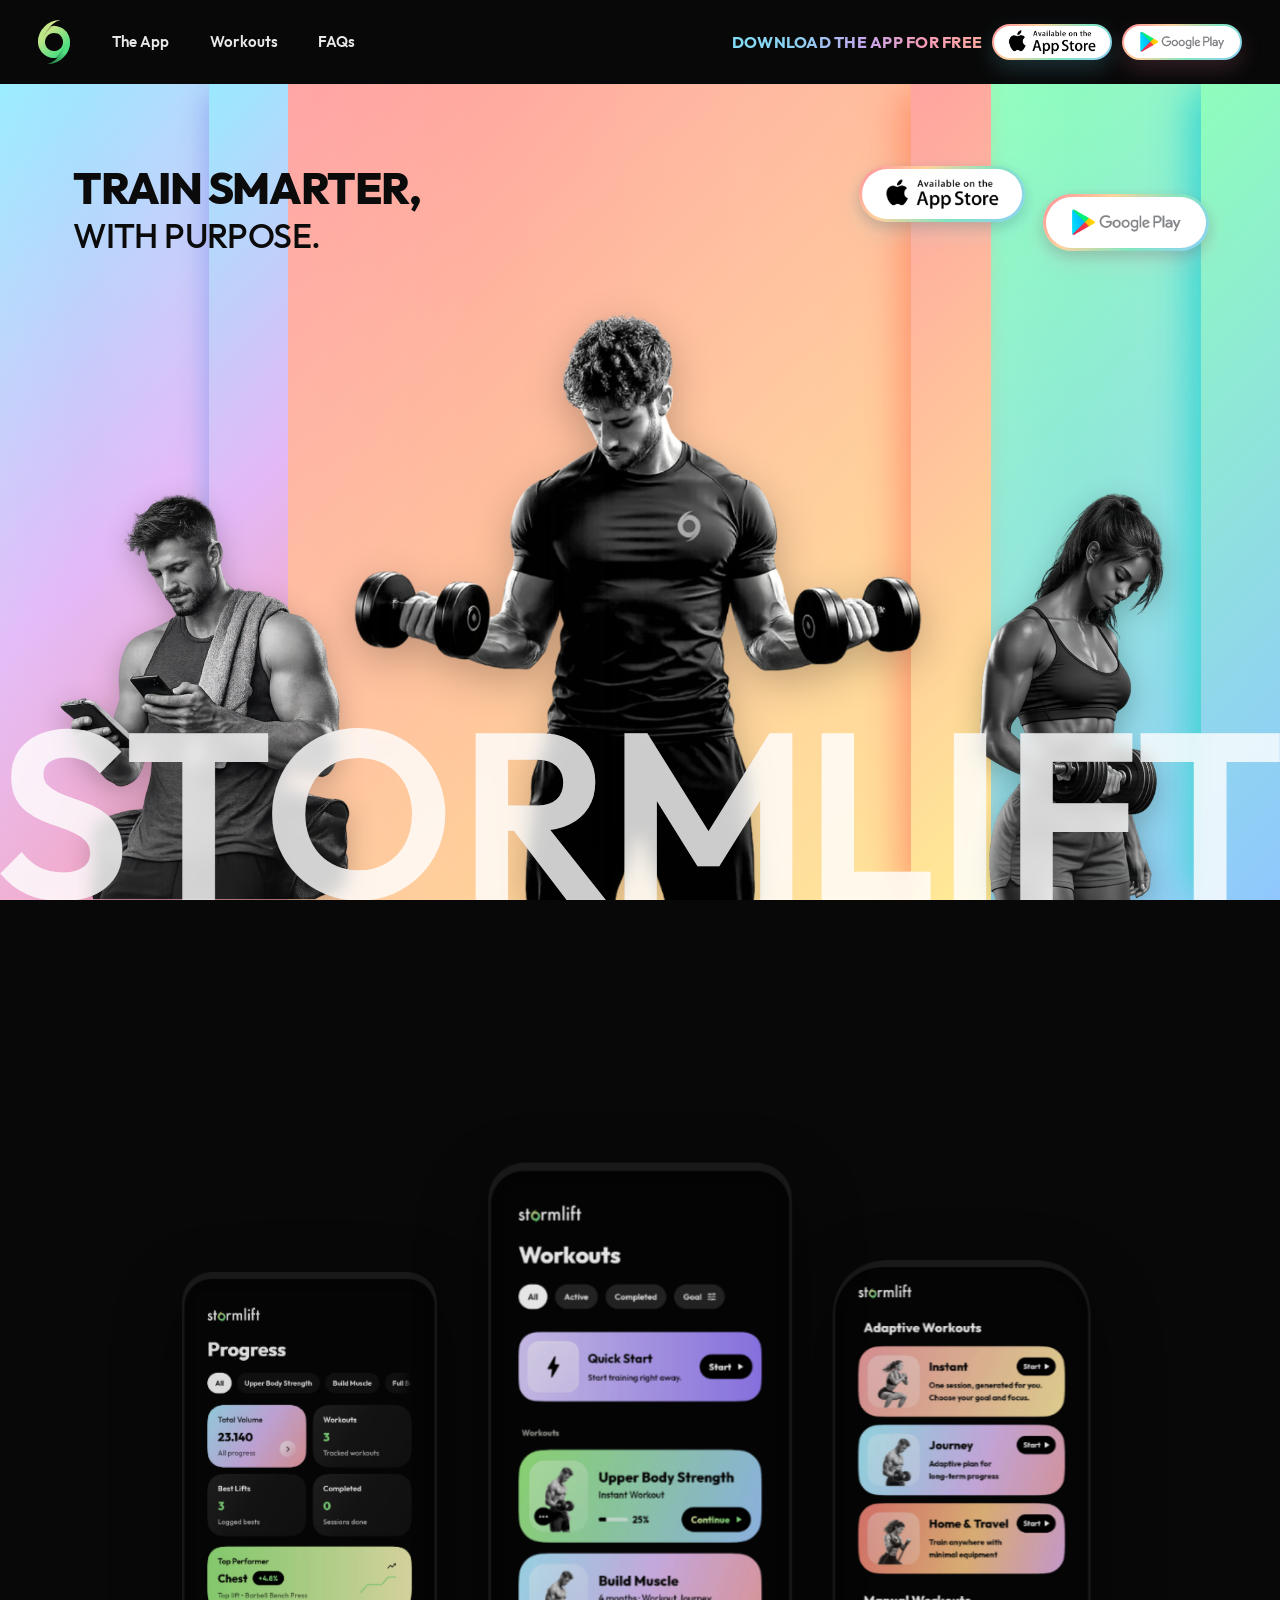
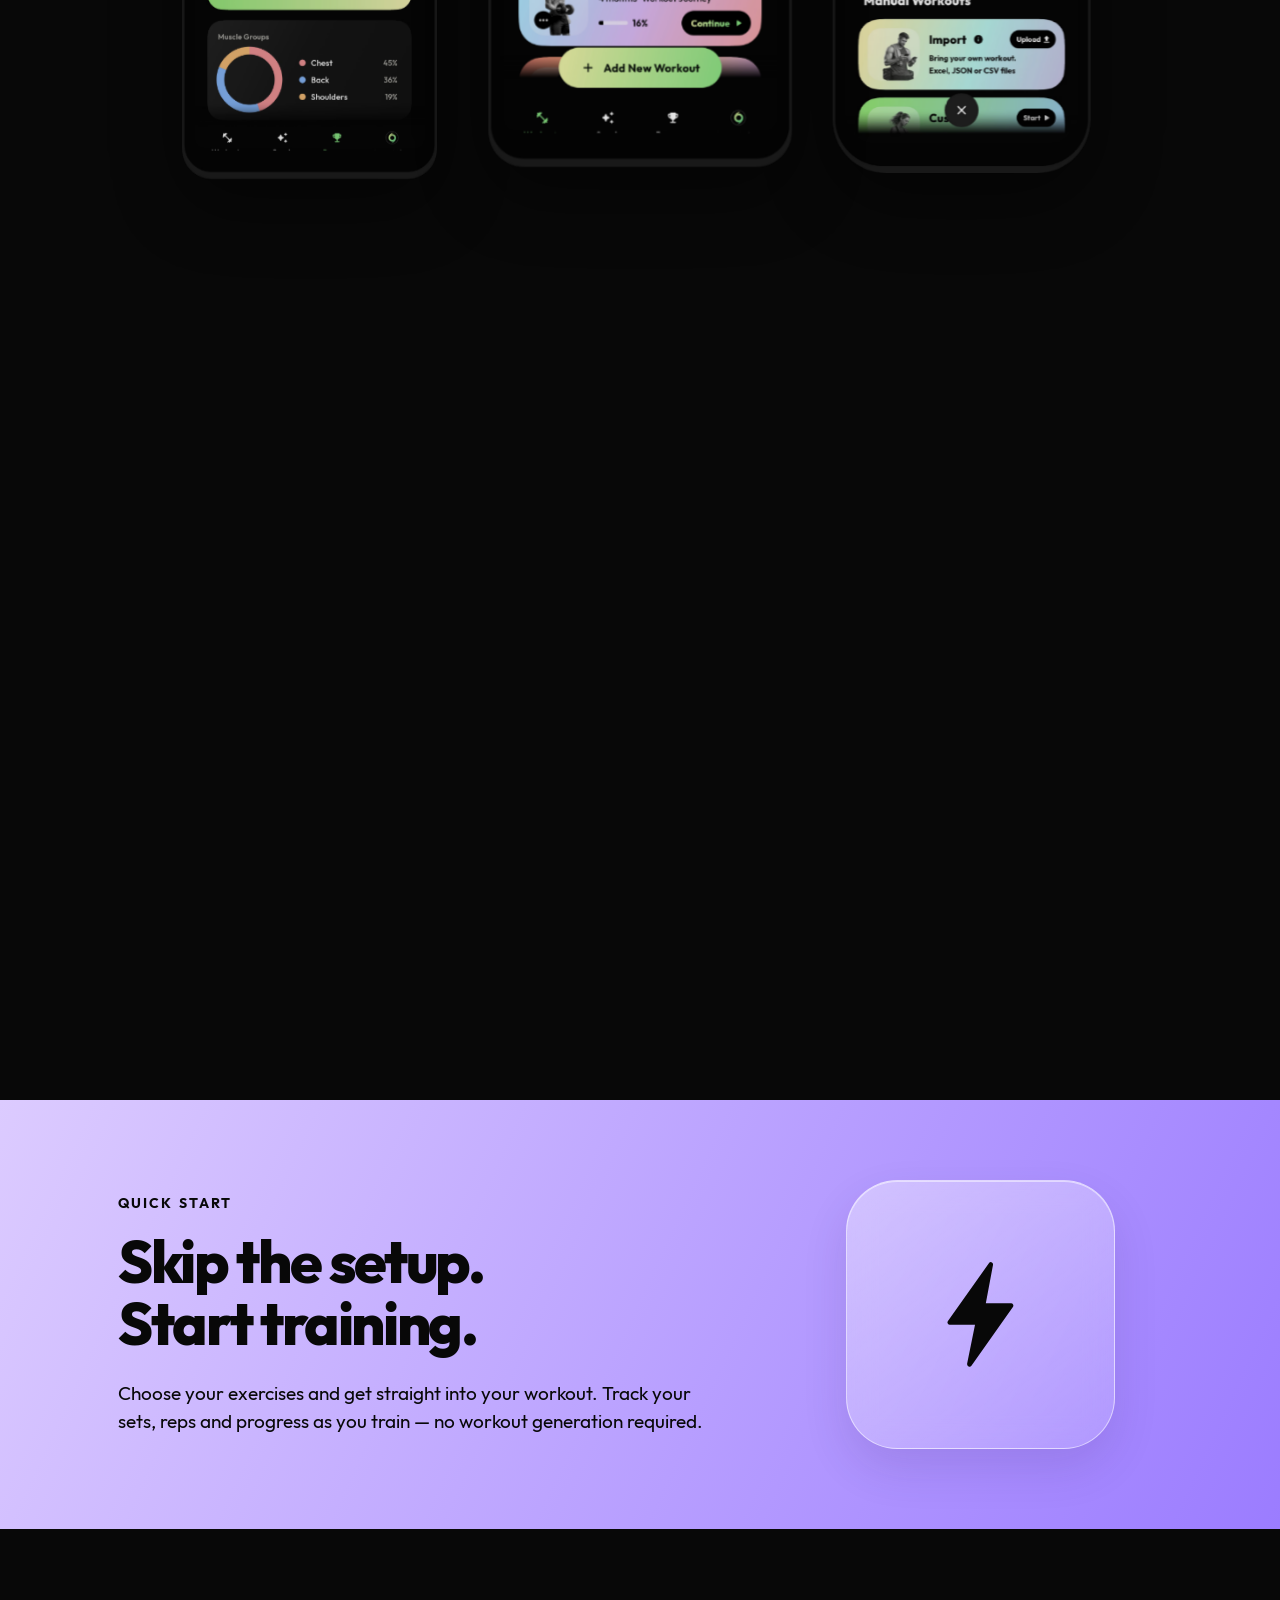
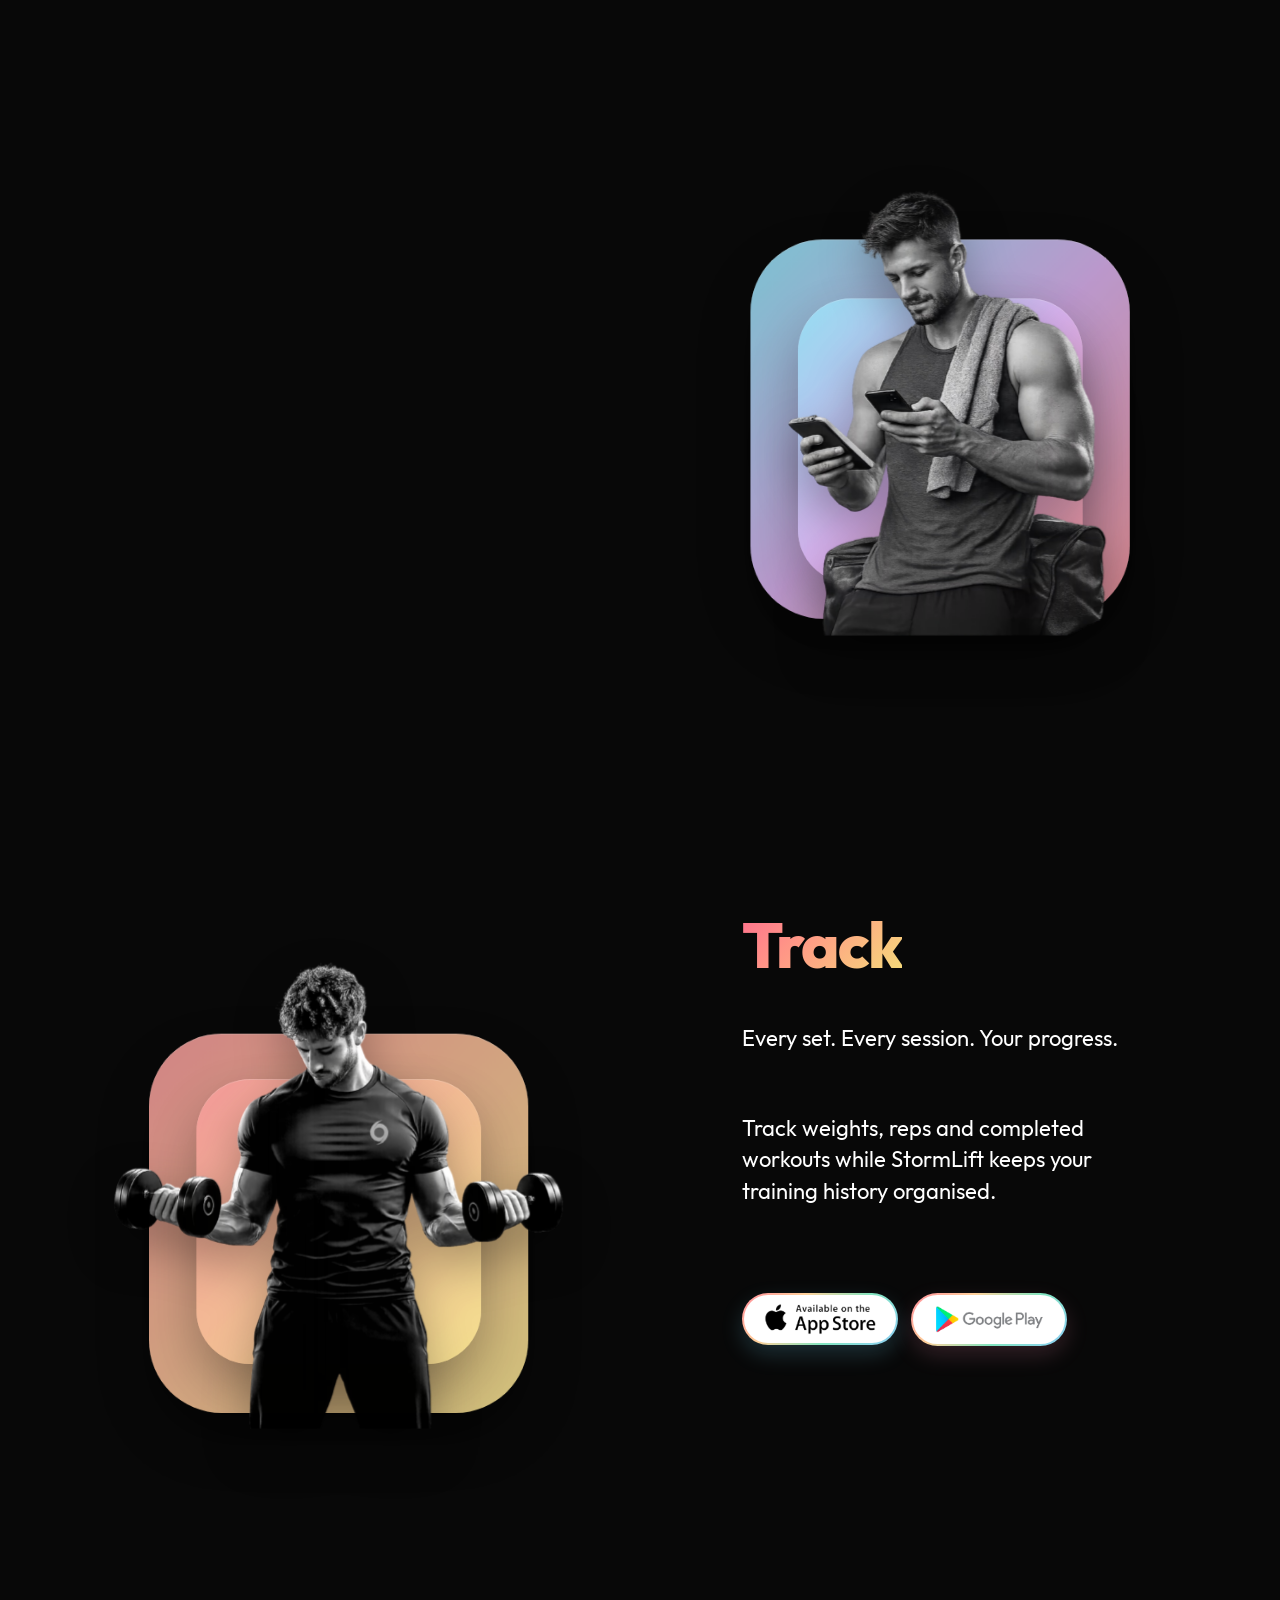
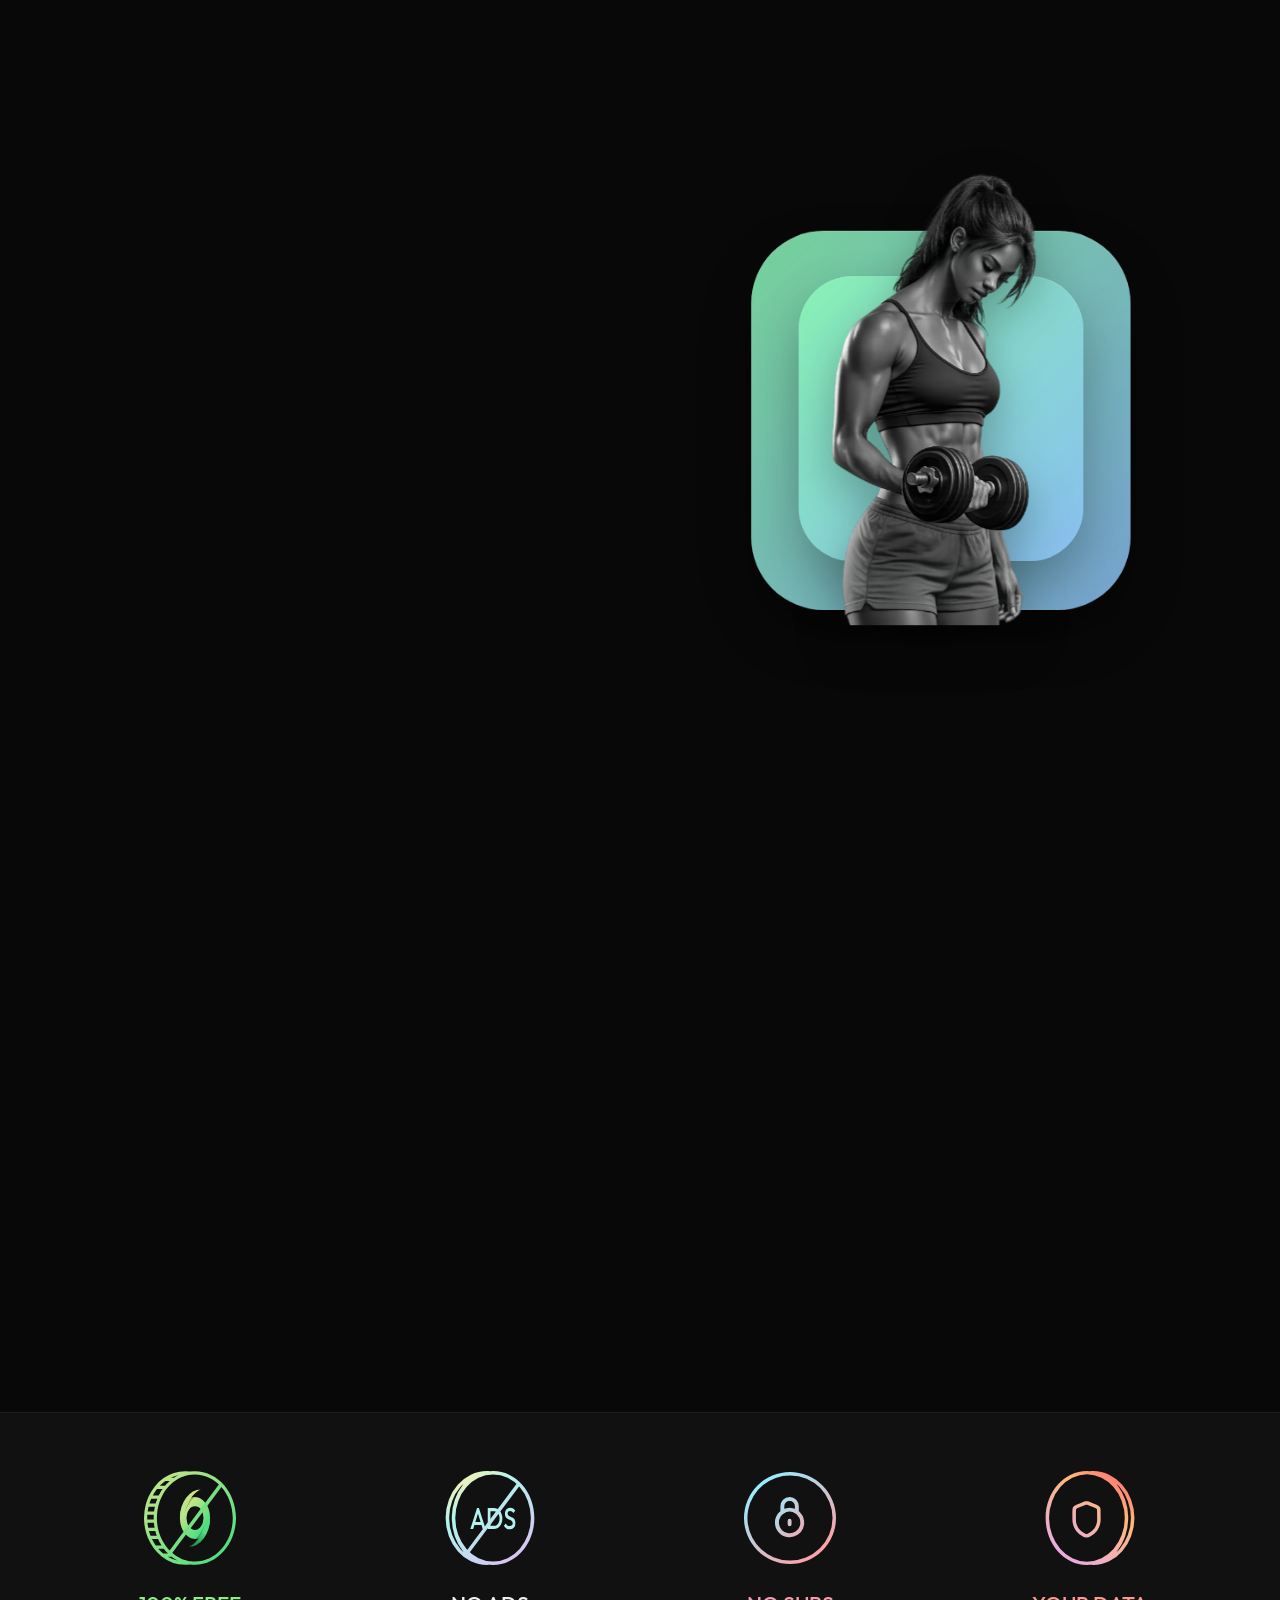
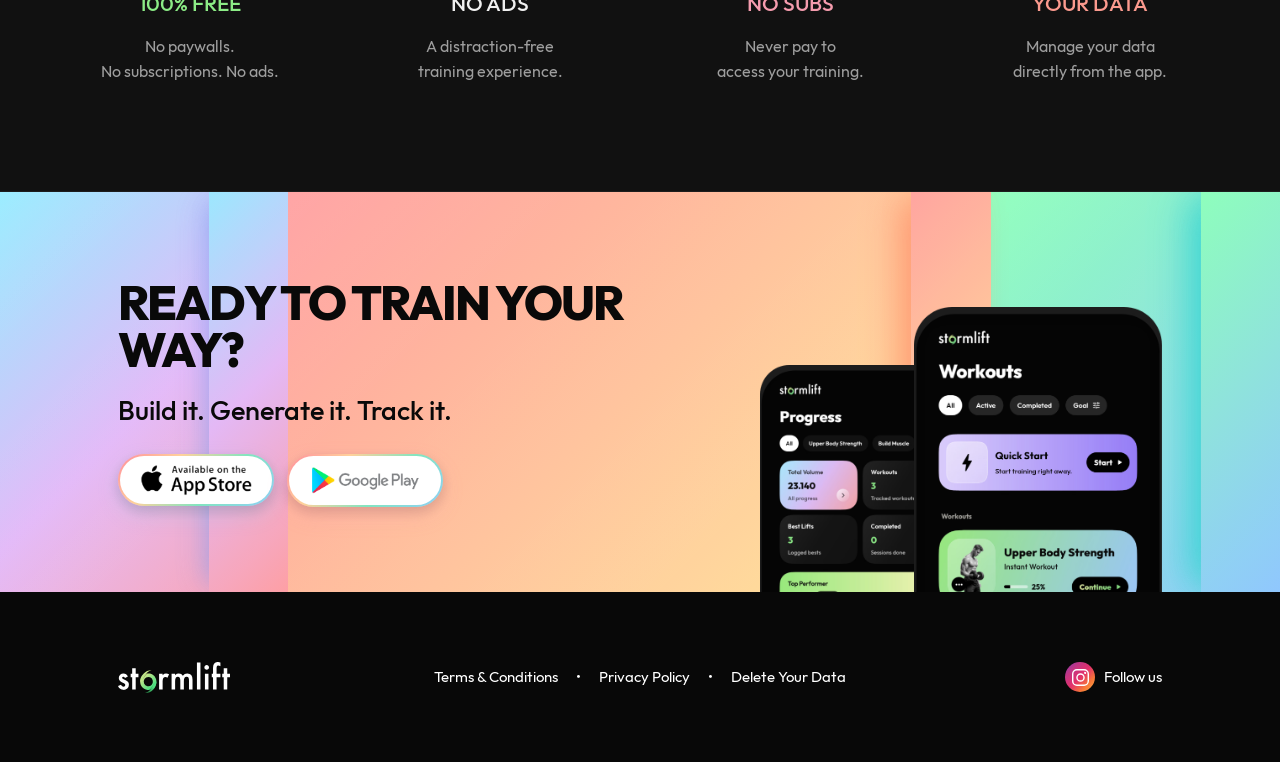
==== commit 429e37b5: "fix: add high-resolution social sharing preview" ====
--- a/index.html
+++ b/index.html
@@ -22,9 +22,16 @@
     <meta property="og:description" content="Build, generate, import and track your workouts with StormLift. Free, with no ads or subscriptions.">
     <meta property="og:url" content="https://stormlift.app/">
     <meta property="og:site_name" content="StormLift">
-    <meta name="twitter:card" content="summary">
+    <meta property="og:image" content="https://stormlift.app/assets/social/stormlift-og-preview.png">
+    <meta property="og:image:type" content="image/png">
+    <meta property="og:image:width" content="1200">
+    <meta property="og:image:height" content="630">
+    <meta property="og:image:alt" content="StormLift's lime-green vortex on a black rounded-square app icon, centered on white.">
+    <meta name="twitter:card" content="summary_large_image">
     <meta name="twitter:title" content="StormLift — Train smarter, with purpose.">
     <meta name="twitter:description" content="Build, generate, import and track your workouts with StormLift. Free, with no ads or subscriptions.">
+    <meta name="twitter:image" content="https://stormlift.app/assets/social/stormlift-og-preview.png">
+    <meta name="twitter:image:alt" content="StormLift's lime-green vortex on a black rounded-square app icon, centered on white.">
     <link rel="icon" href="assets/header/logo.svg" type="image/svg+xml">
     <link rel="preload" href="assets/fonts/outfit-regular.woff2" as="font" type="font/woff2" crossorigin>
     <link rel="preload" href="assets/hero-slider/hero-man-dumbbells.avif" as="image" type="image/avif" fetchpriority="high" imagesrcset="assets/hero-slider/hero-man-dumbbells-480.avif 480w, assets/hero-slider/hero-man-dumbbells-640.avif 640w, assets/hero-slider/hero-man-dumbbells.avif 850w" imagesizes="(max-width: 900px) 88vw, 44vw">
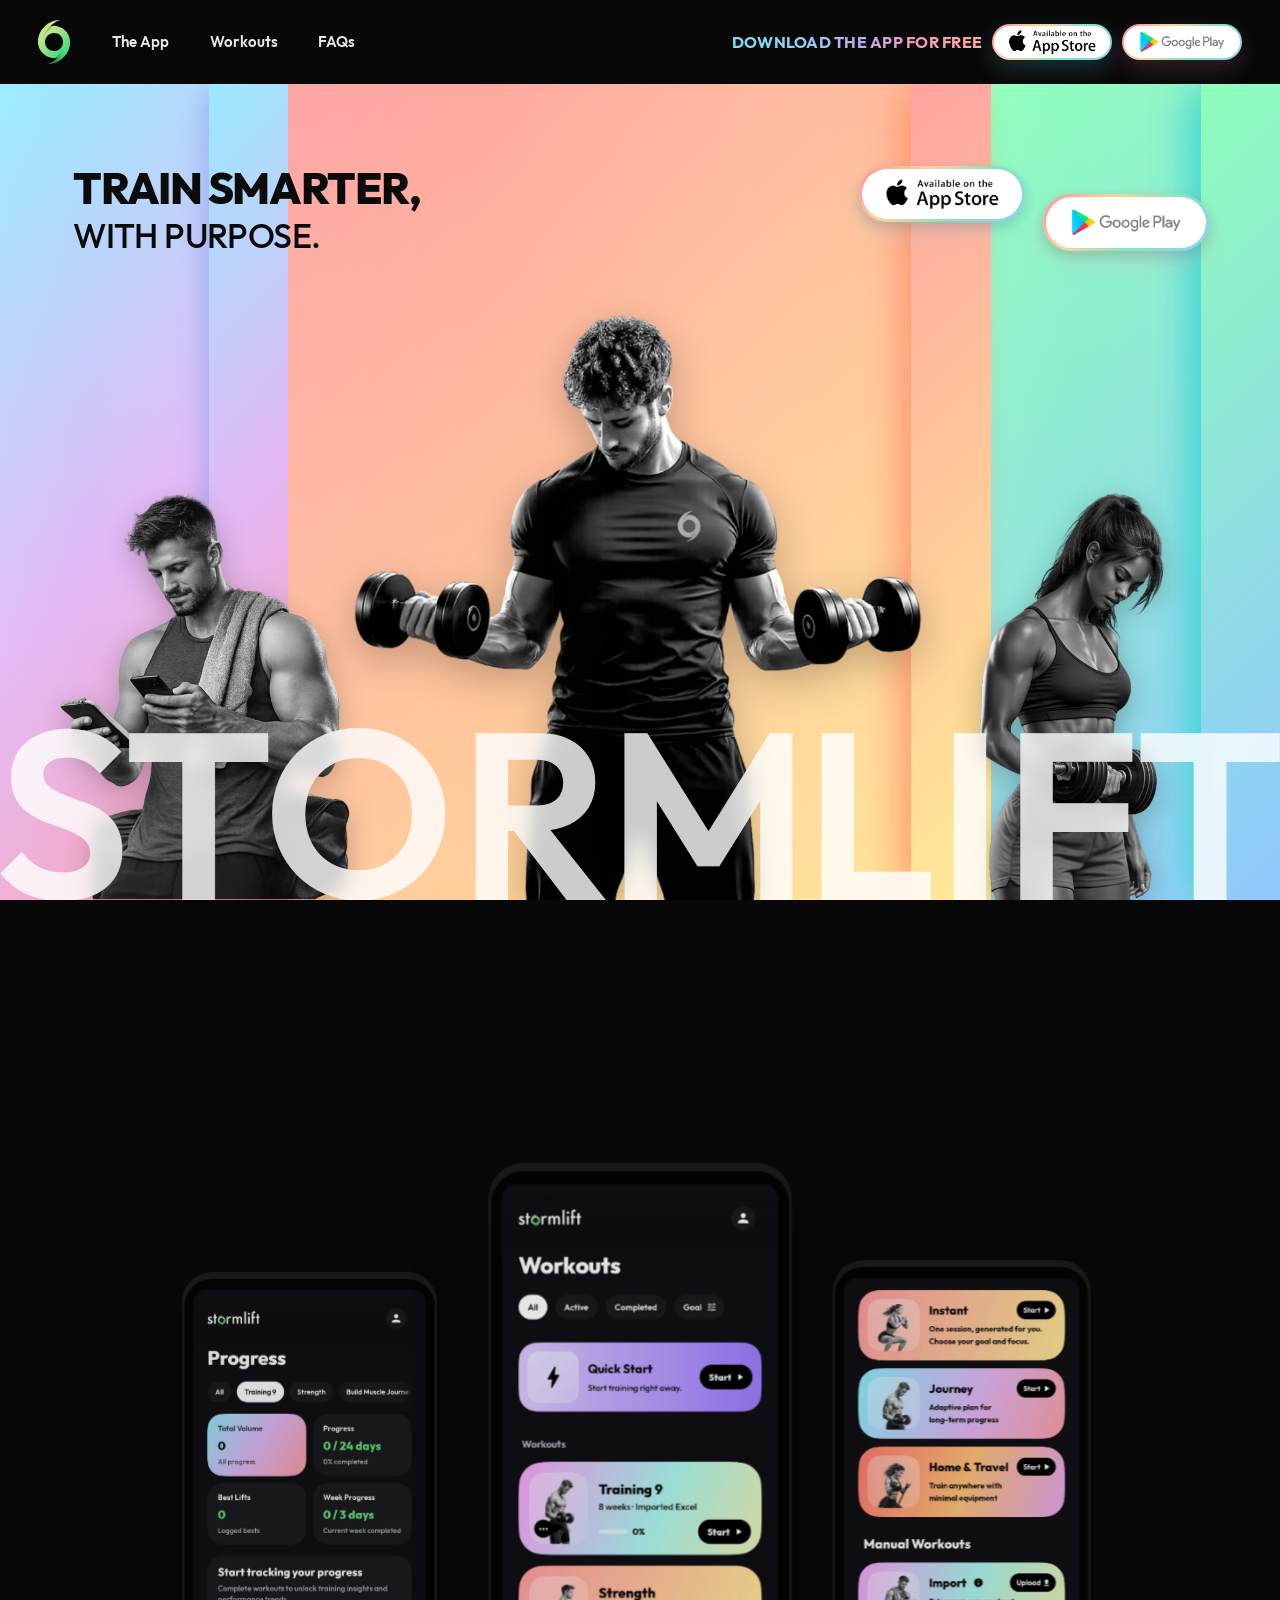
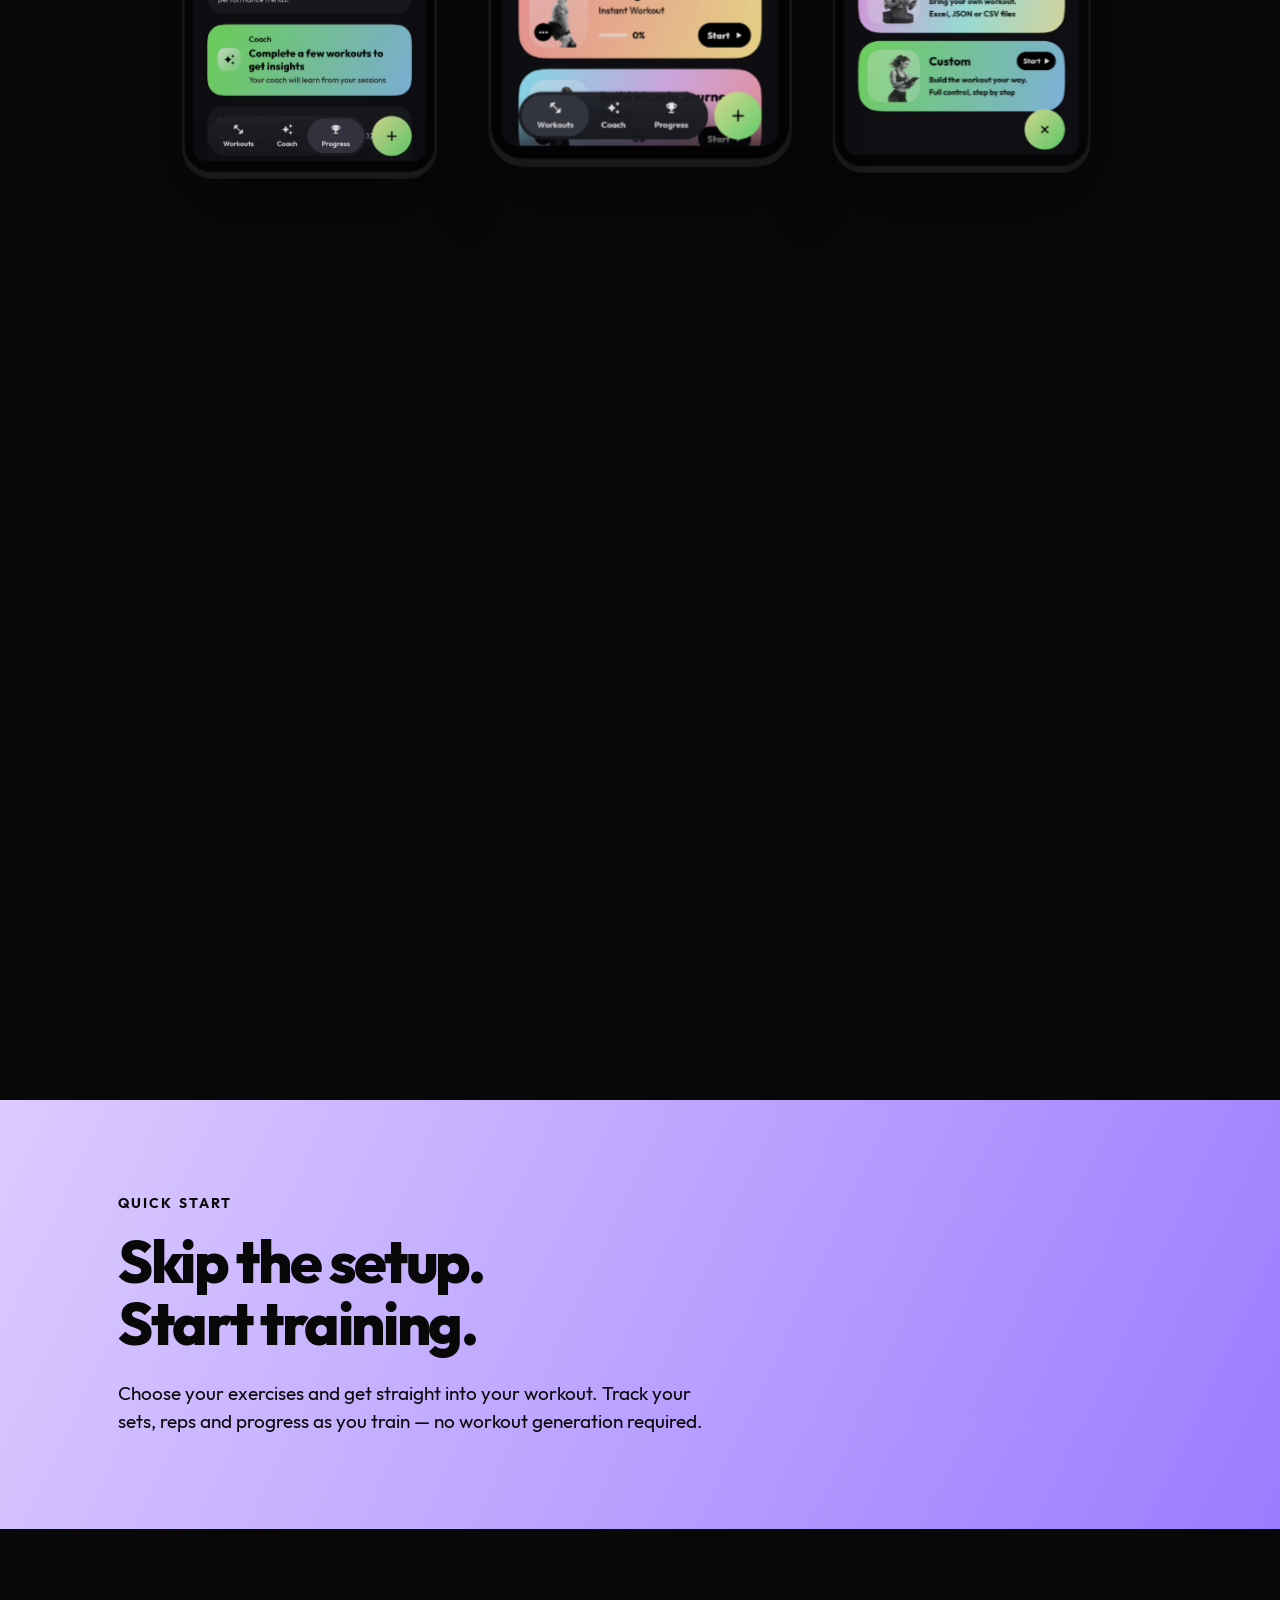
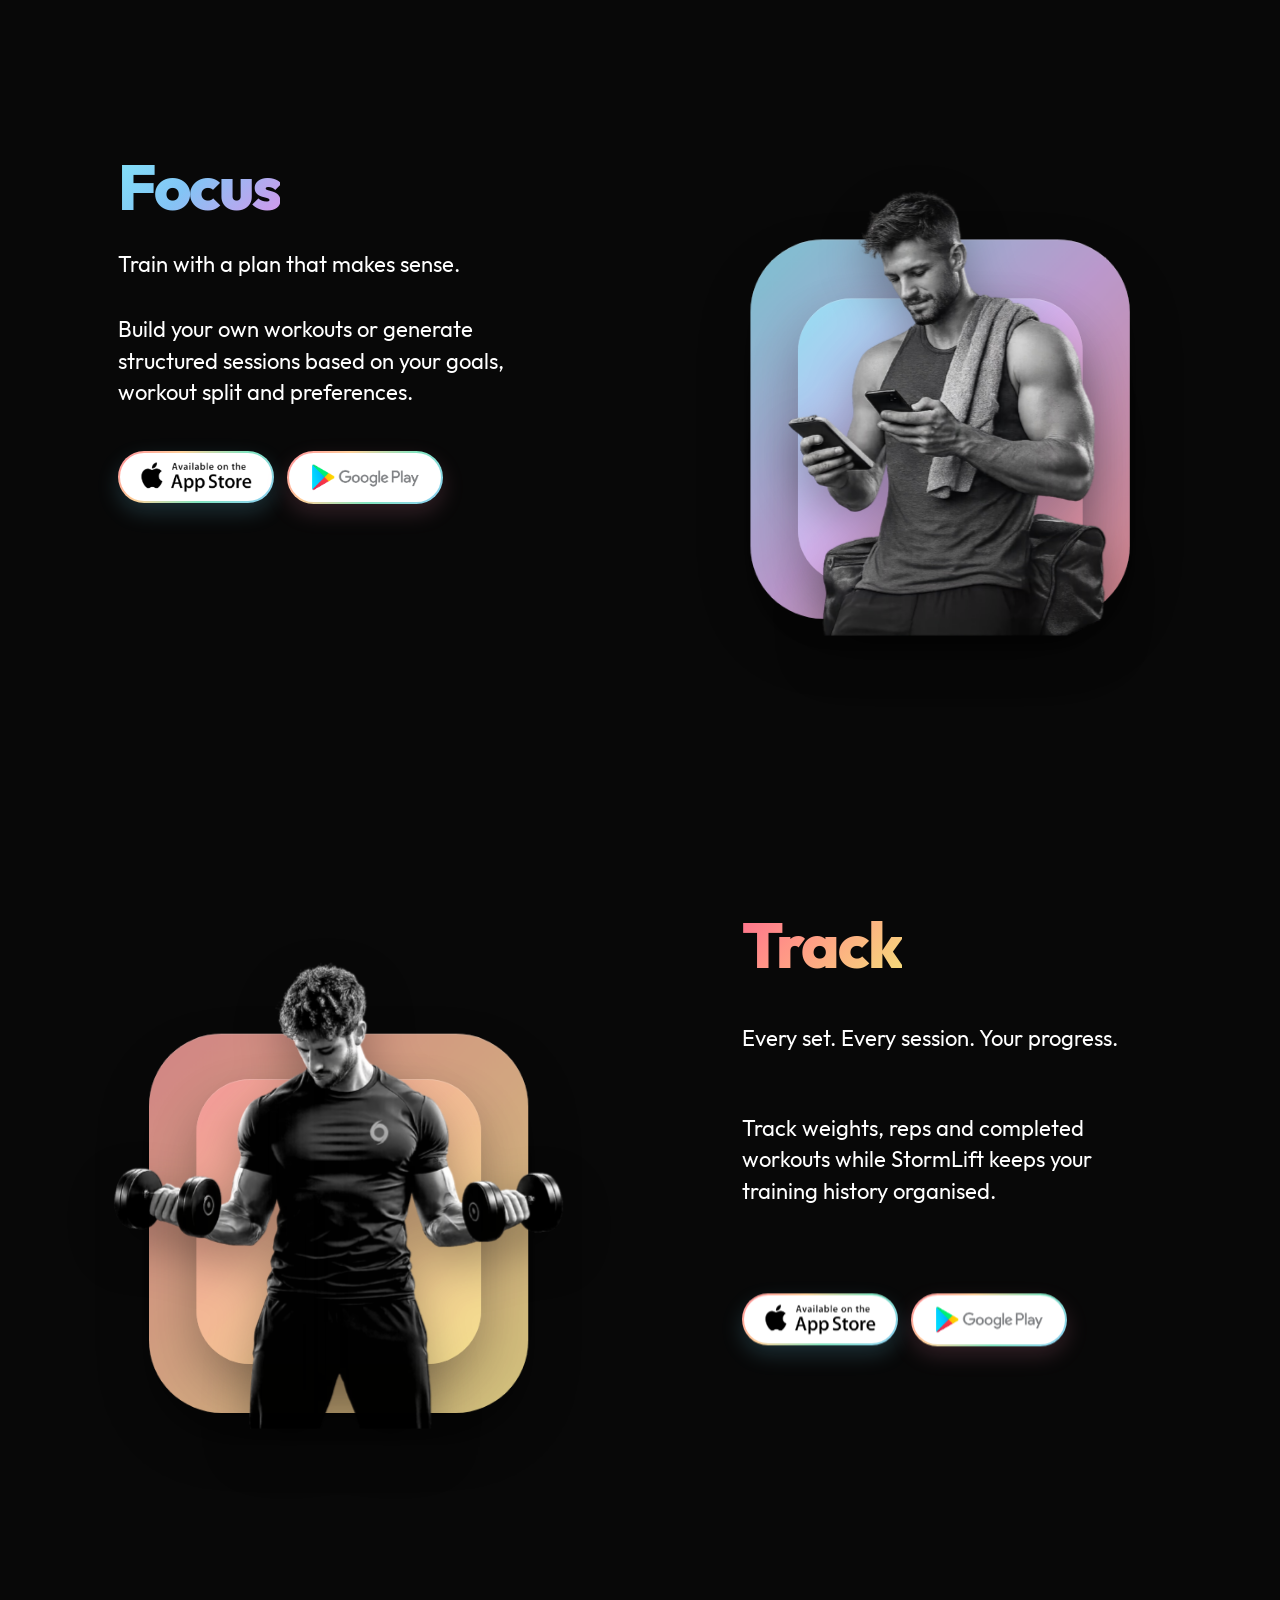
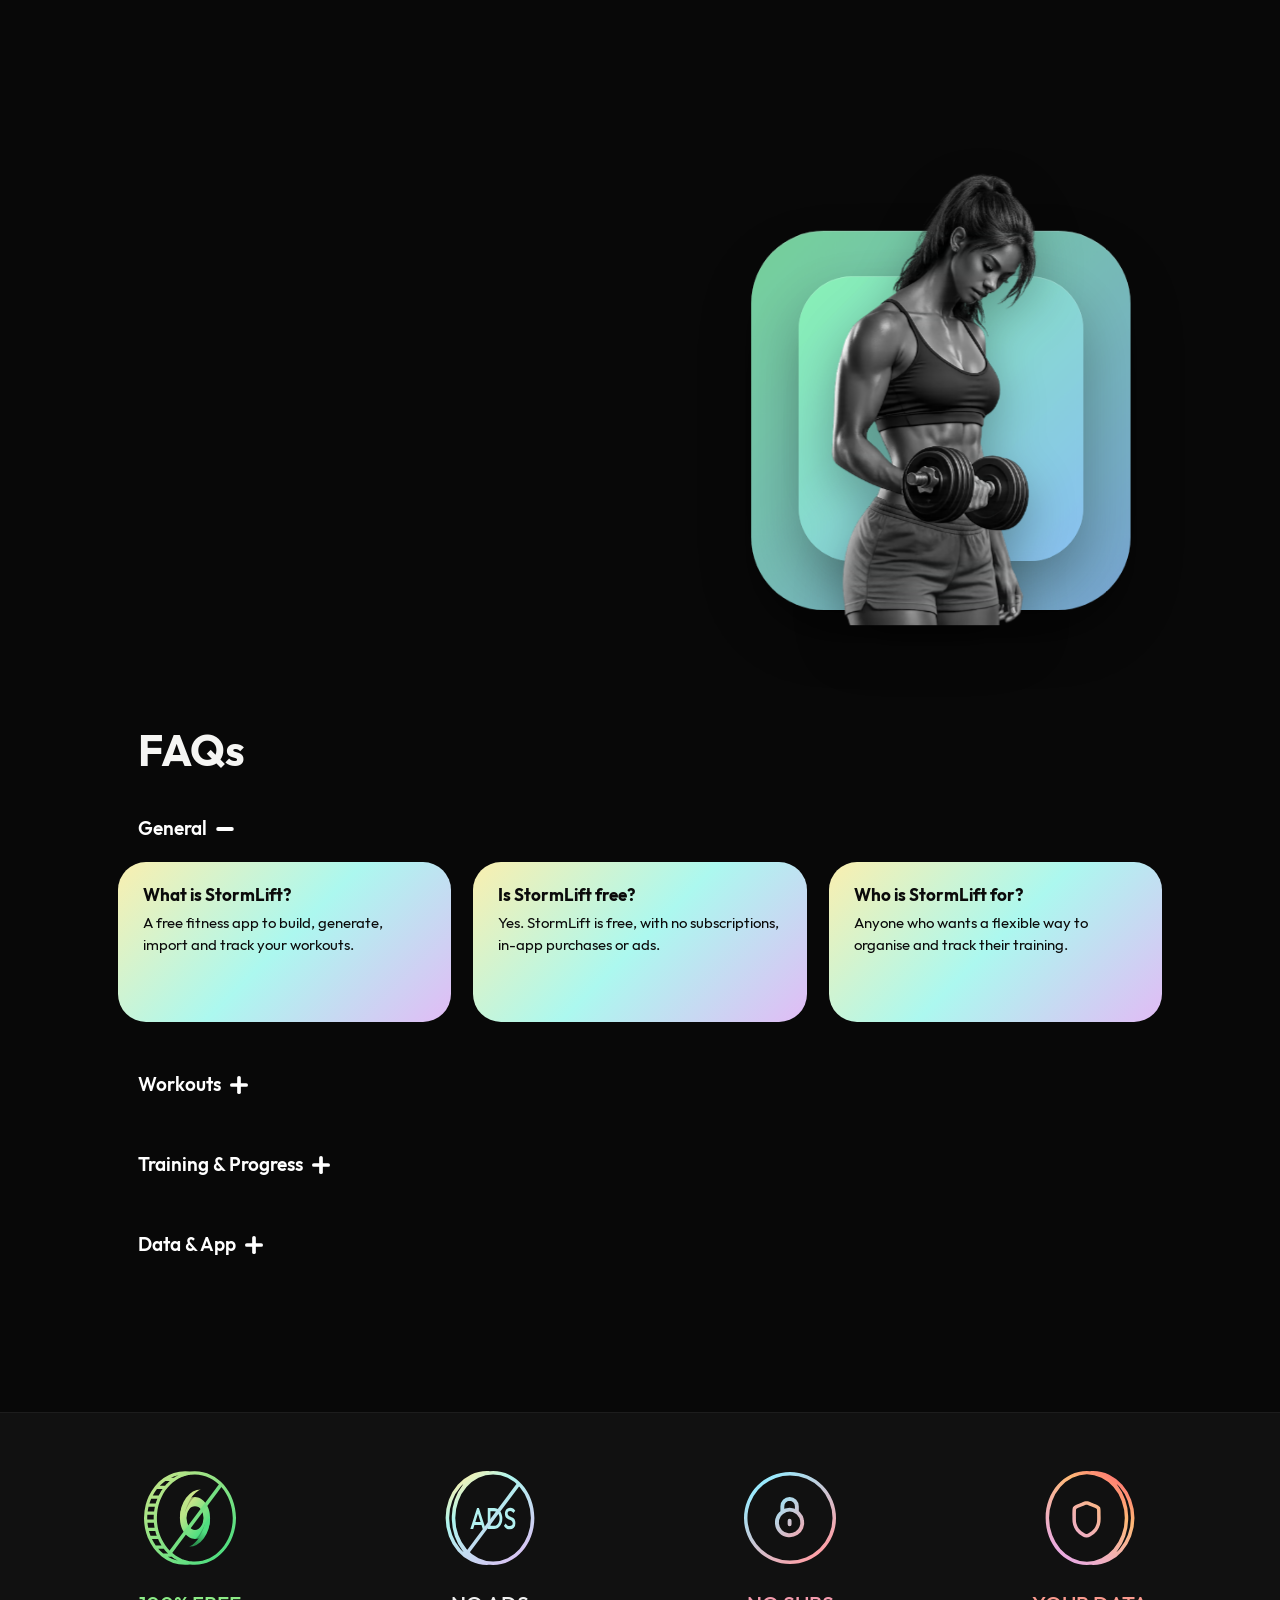
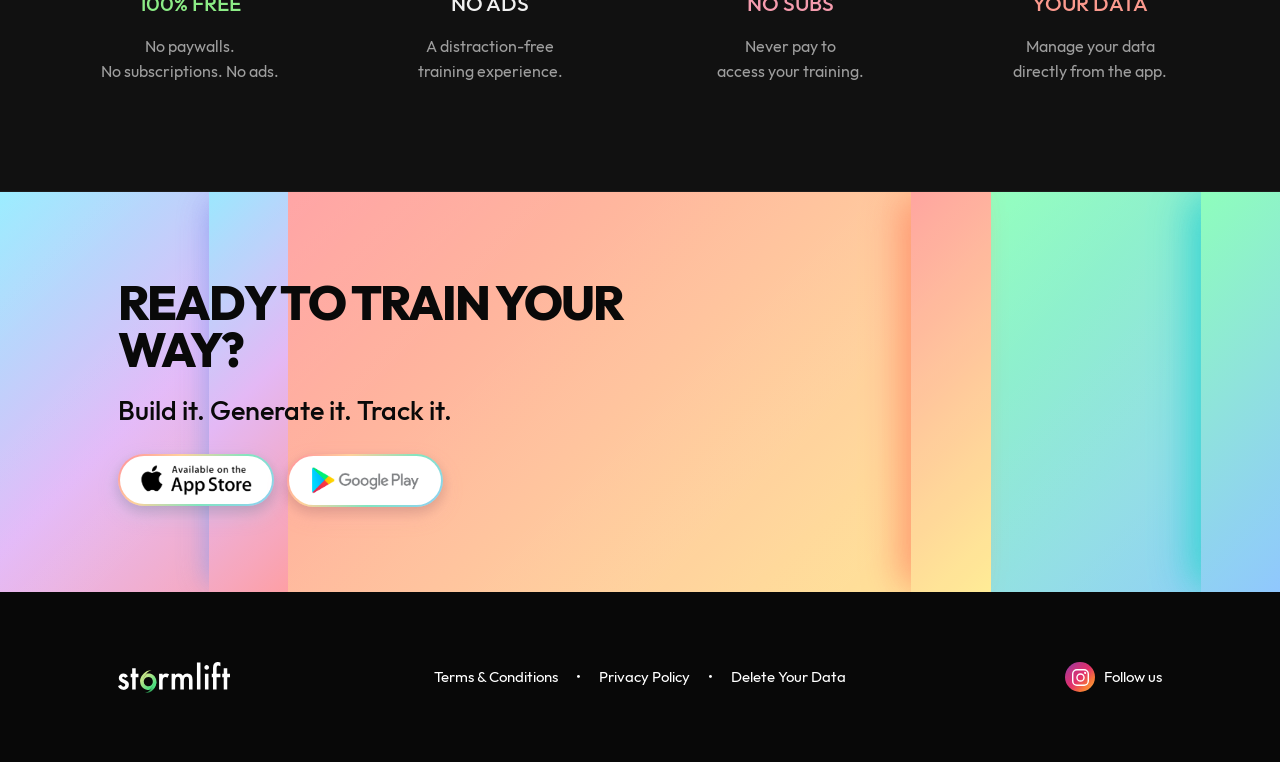
==== commit 3eb9fd33: "Add files via upload" ====
--- a/index.html
+++ b/index.html
@@ -112,18 +112,18 @@
         <h2 class="visually-hidden" id="app-title">The StormLift app</h2>
         <div class="phone-composition" data-scroll-motion>
           <div class="phone-unit phone-unit--left" data-phone="left">
-            <picture class="asset-picture"><source type="image/avif" srcset="assets/app-phones/phone-left-240.avif 240w, assets/app-phones/phone-left.avif 1024w" sizes="(max-width: 640px) min(145px, 37vw), (max-width: 900px) 240px, (max-width: 1180px) 235px, clamp(294px, 18.46vw, 355px)"><img class="phone phone--left" src="assets/app-phones/phone-left.png" width="373" height="742" alt="StormLift Progress screen showing workout metrics and muscle groups" decoding="async"></picture>
+            <picture class="asset-picture"><source type="image/avif" srcset="assets/app-phones/phone-left-240.avif?v=phones-20261109 240w, assets/app-phones/phone-left.avif?v=phones-20261109 1024w" sizes="(max-width: 640px) min(145px, 37vw), (max-width: 900px) 240px, (max-width: 1180px) 235px, clamp(294px, 18.46vw, 355px)"><img class="phone phone--left" src="assets/app-phones/phone-left.png?v=phones-20261109" width="373" height="742" alt="StormLift Progress screen showing workout metrics and muscle groups" decoding="async"></picture>
             <span class="phone-pill phone-pill--warm phone-pill--left-top" data-enter-x="-9" data-enter-y="8" aria-hidden="true"><span class="phone-pill__surface"></span></span>
             <span class="phone-pill phone-pill--warm phone-pill--left-bottom" data-enter-x="9" data-enter-y="7" aria-hidden="true"><span class="phone-pill__surface"></span></span>
           </div>
           <div class="phone-unit phone-unit--center" data-phone="center">
-            <picture class="asset-picture"><source type="image/avif" srcset="assets/app-phones/phone-center-280.avif 280w, assets/app-phones/phone-center.avif 1024w" sizes="(max-width: 640px) min(187px, 47vw), (max-width: 900px) 292px, (max-width: 1180px) 287px, clamp(342px, 21.46vw, 413px)"><img class="phone phone--center" src="assets/app-phones/phone-center.png" width="434" height="864" alt="StormLift Workouts screen with Quick Start and workout cards" decoding="async"></picture>
+            <picture class="asset-picture"><source type="image/avif" srcset="assets/app-phones/phone-center-280.avif?v=phones-20261109 280w, assets/app-phones/phone-center.avif?v=phones-20261109 1024w" sizes="(max-width: 640px) min(187px, 47vw), (max-width: 900px) 292px, (max-width: 1180px) 287px, clamp(342px, 21.46vw, 413px)"><img class="phone phone--center" src="assets/app-phones/phone-center.png?v=phones-20261109" width="434" height="864" alt="StormLift Workouts screen with Quick Start and workout cards" decoding="async"></picture>
             <span class="phone-pill phone-pill--focus phone-pill--center-top" data-enter-x="-8" data-enter-y="8" aria-hidden="true"><span class="phone-pill__surface"></span></span>
             <span class="phone-pill phone-pill--focus phone-pill--center-middle" data-enter-x="9" data-enter-y="7" aria-hidden="true"><span class="phone-pill__surface"></span></span>
             <span class="phone-pill phone-pill--focus phone-pill--center-bottom" data-enter-x="-8" data-enter-y="7" aria-hidden="true"><span class="phone-pill__surface"></span></span>
           </div>
           <div class="phone-unit phone-unit--right" data-phone="right">
-            <picture class="asset-picture"><source type="image/avif" srcset="assets/app-phones/phone-right-240.avif 240w, assets/app-phones/phone-right.avif 434w" sizes="(max-width: 640px) min(145px, 37vw), (max-width: 900px) 240px, (max-width: 1180px) 235px, clamp(294px, 18.46vw, 355px)"><img class="phone phone--right" src="assets/app-phones/phone-right.png" width="373" height="742" alt="StormLift Create Workout screen with adaptive and manual workout modes" decoding="async"></picture>
+            <picture class="asset-picture"><source type="image/avif" srcset="assets/app-phones/phone-right-240.avif?v=phones-20261109 240w, assets/app-phones/phone-right.avif?v=phones-20261109 1024w" sizes="(max-width: 640px) min(145px, 37vw), (max-width: 900px) 240px, (max-width: 1180px) 235px, clamp(294px, 18.46vw, 355px)"><img class="phone phone--right" src="assets/app-phones/phone-right.png?v=phones-20261109" width="373" height="742" alt="StormLift Create Workout screen with adaptive and manual workout modes" decoding="async"></picture>
             <span class="phone-pill phone-pill--coach phone-pill--right-top" data-enter-x="9" data-enter-y="8" aria-hidden="true"><span class="phone-pill__surface"></span></span>
             <span class="phone-pill phone-pill--coach phone-pill--right-bottom" data-enter-x="-9" data-enter-y="7" aria-hidden="true"><span class="phone-pill__surface"></span></span>
           </div>
@@ -194,7 +194,7 @@
           <div class="final-cta-gradient final-cta-gradient--strength"><span class="final-cta-gradient__main"></span><span class="final-cta-gradient__strip"></span></div>
           <div class="final-cta-gradient final-cta-gradient--coach"><span class="final-cta-gradient__main"></span><span class="final-cta-gradient__strip"></span></div>
         </div>
-        <div class="final-cta__content section-shell content-container"><div class="final-cta__copy"><h2 id="cta-title">Ready to train your way?</h2><p>Build it. Generate it. Track it.</p><div class="store-badges store-badges--small" aria-label="Get StormLift"><a class="store-link" data-link="appStore" aria-label="Download StormLift on the App Store"><img data-src="assets/hero-slider/app-store-logo.png" width="151" height="43" alt="Download on the App Store" loading="lazy"></a><a class="store-link" data-link="playStore" aria-label="Get StormLift on Google Play"><img src="assets/hero-slider/play-store-logo.png" width="155" height="45" alt="Get it on Google Play" loading="lazy"></a></div></div><div class="final-cta__phones" aria-hidden="true"><picture class="asset-picture"><source type="image/avif" srcset="assets/final-cta/phone-small-left.avif"><img class="final-phone final-phone--small" src="assets/final-cta/phone-small-left.png" width="257" height="315" alt="" loading="lazy" decoding="async"></picture><picture class="asset-picture"><source type="image/avif" srcset="assets/final-cta/phone-big-right.avif"><img class="final-phone final-phone--big" src="assets/final-cta/phone-big-right.png" width="318" height="389" alt="" loading="lazy" decoding="async"></picture></div></div>
+        <div class="final-cta__content section-shell content-container"><div class="final-cta__copy"><h2 id="cta-title">Ready to train your way?</h2><p>Build it. Generate it. Track it.</p><div class="store-badges store-badges--small" aria-label="Get StormLift"><a class="store-link" data-link="appStore" aria-label="Download StormLift on the App Store"><img data-src="assets/hero-slider/app-store-logo.png" width="151" height="43" alt="Download on the App Store" loading="lazy"></a><a class="store-link" data-link="playStore" aria-label="Get StormLift on Google Play"><img src="assets/hero-slider/play-store-logo.png" width="155" height="45" alt="Get it on Google Play" loading="lazy"></a></div></div><div class="final-cta__phones" aria-hidden="true"><picture class="asset-picture"><source type="image/avif" srcset="assets/final-cta/phone-small-left.avif?v=phones-20261109"><img class="final-phone final-phone--small" src="assets/final-cta/phone-small-left.png?v=phones-20261109" width="257" height="315" alt="" loading="lazy" decoding="async"></picture><picture class="asset-picture"><source type="image/avif" srcset="assets/final-cta/phone-big-right.avif?v=phones-20261109"><img class="final-phone final-phone--big" src="assets/final-cta/phone-big-right.png?v=phones-20261109" width="318" height="389" alt="" loading="lazy" decoding="async"></picture></div></div>
       </section>
     </main>
 
